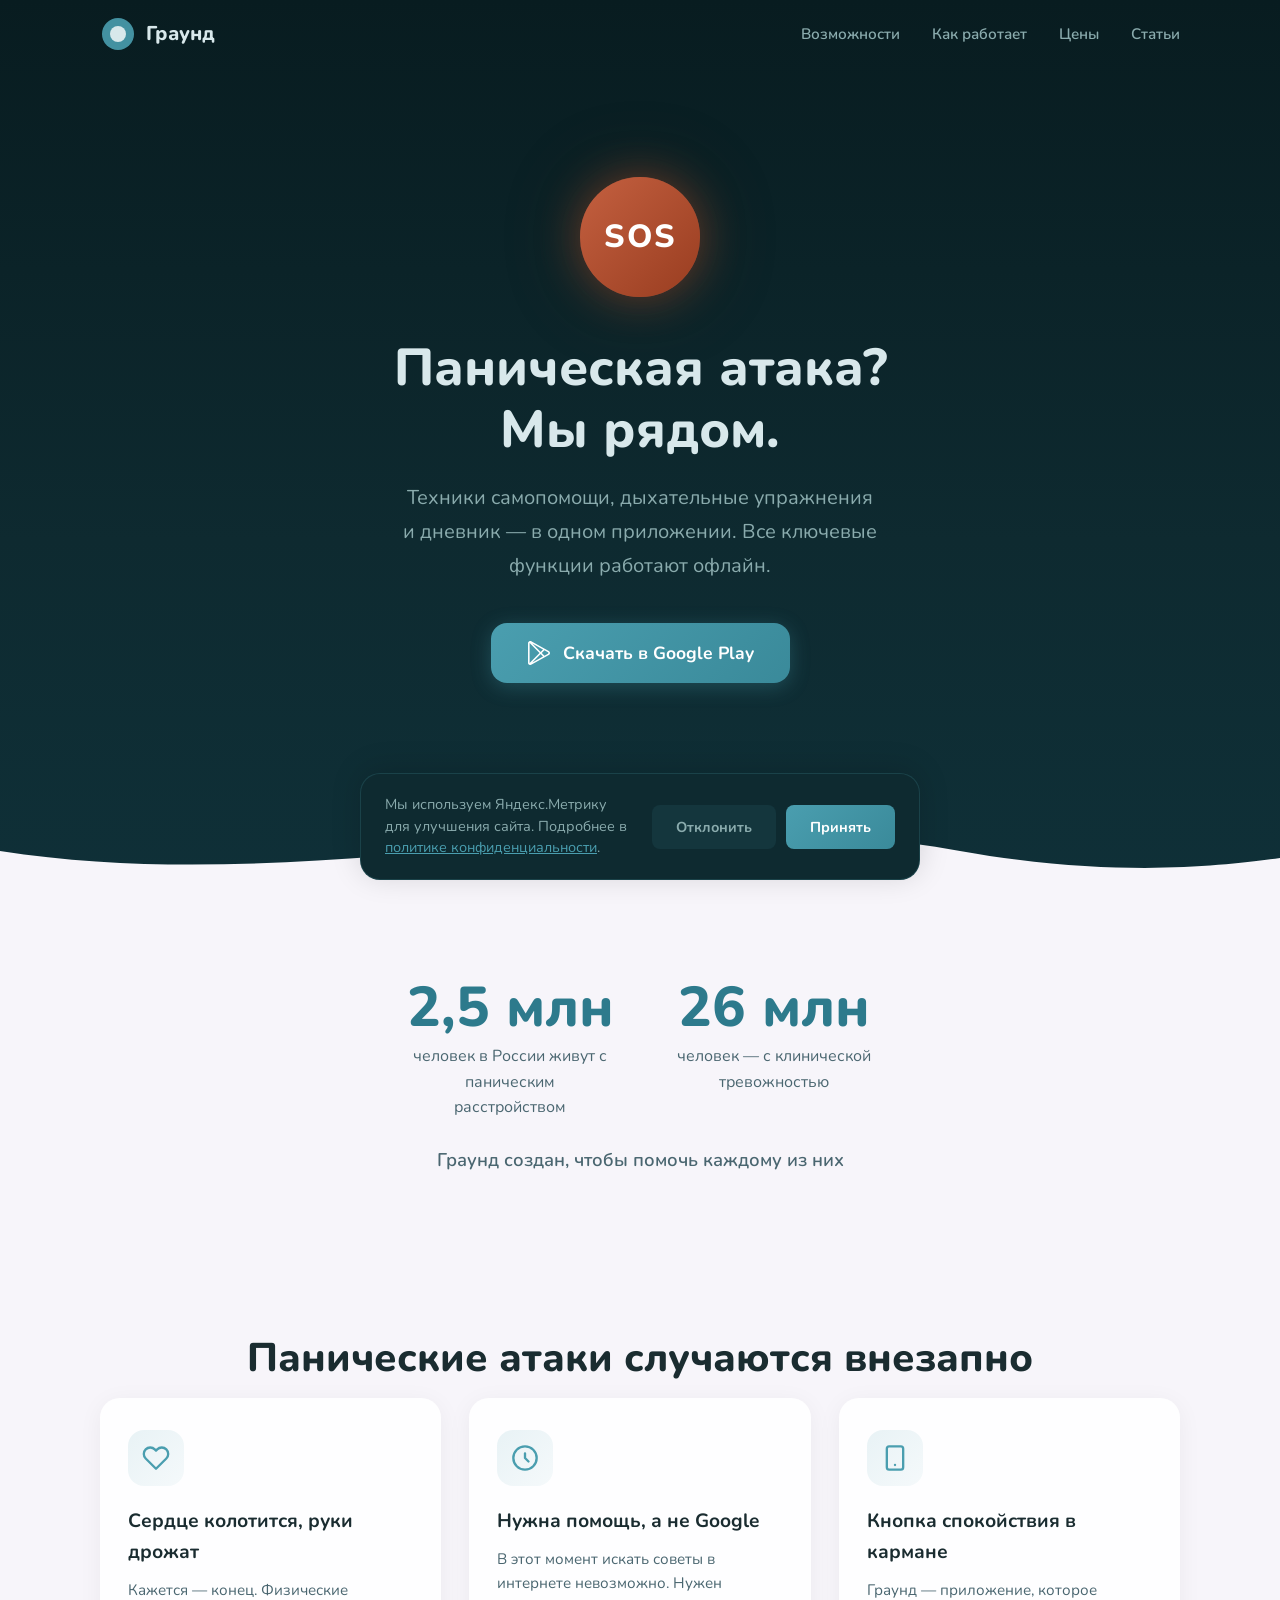
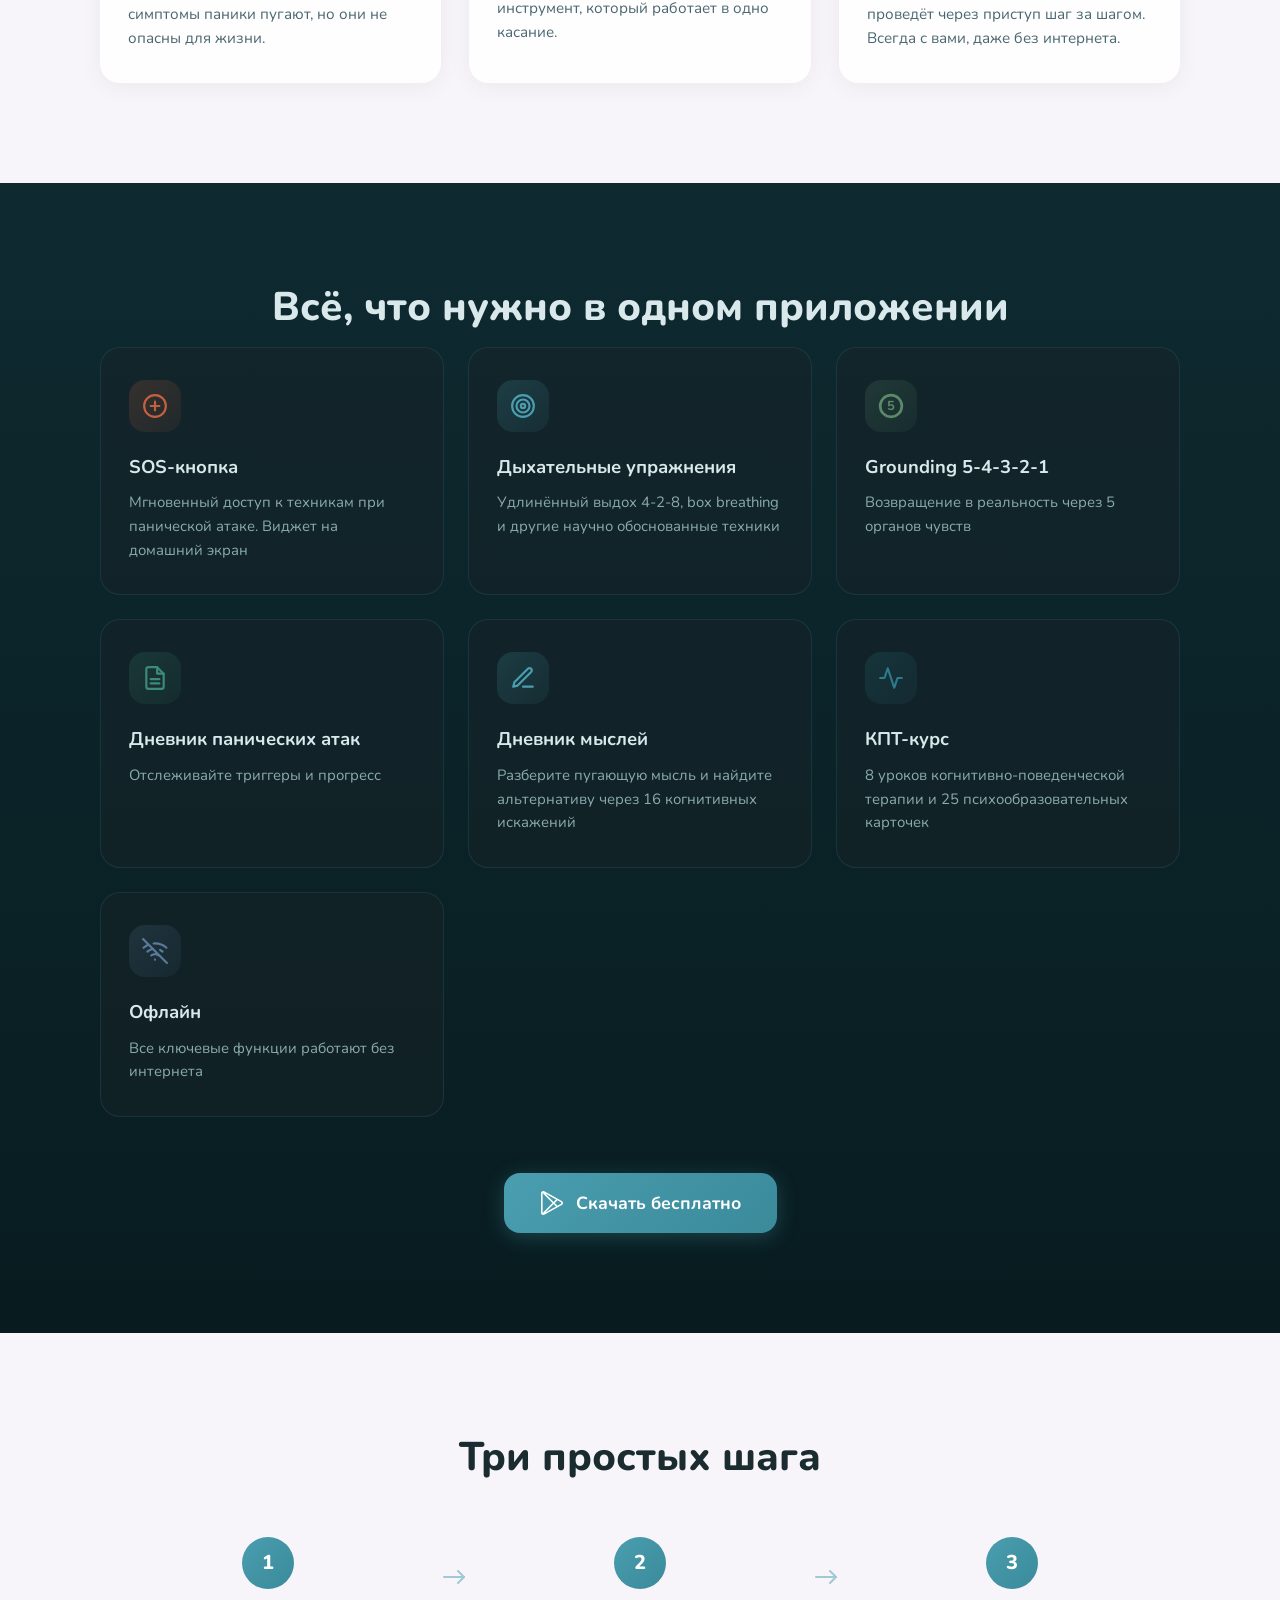
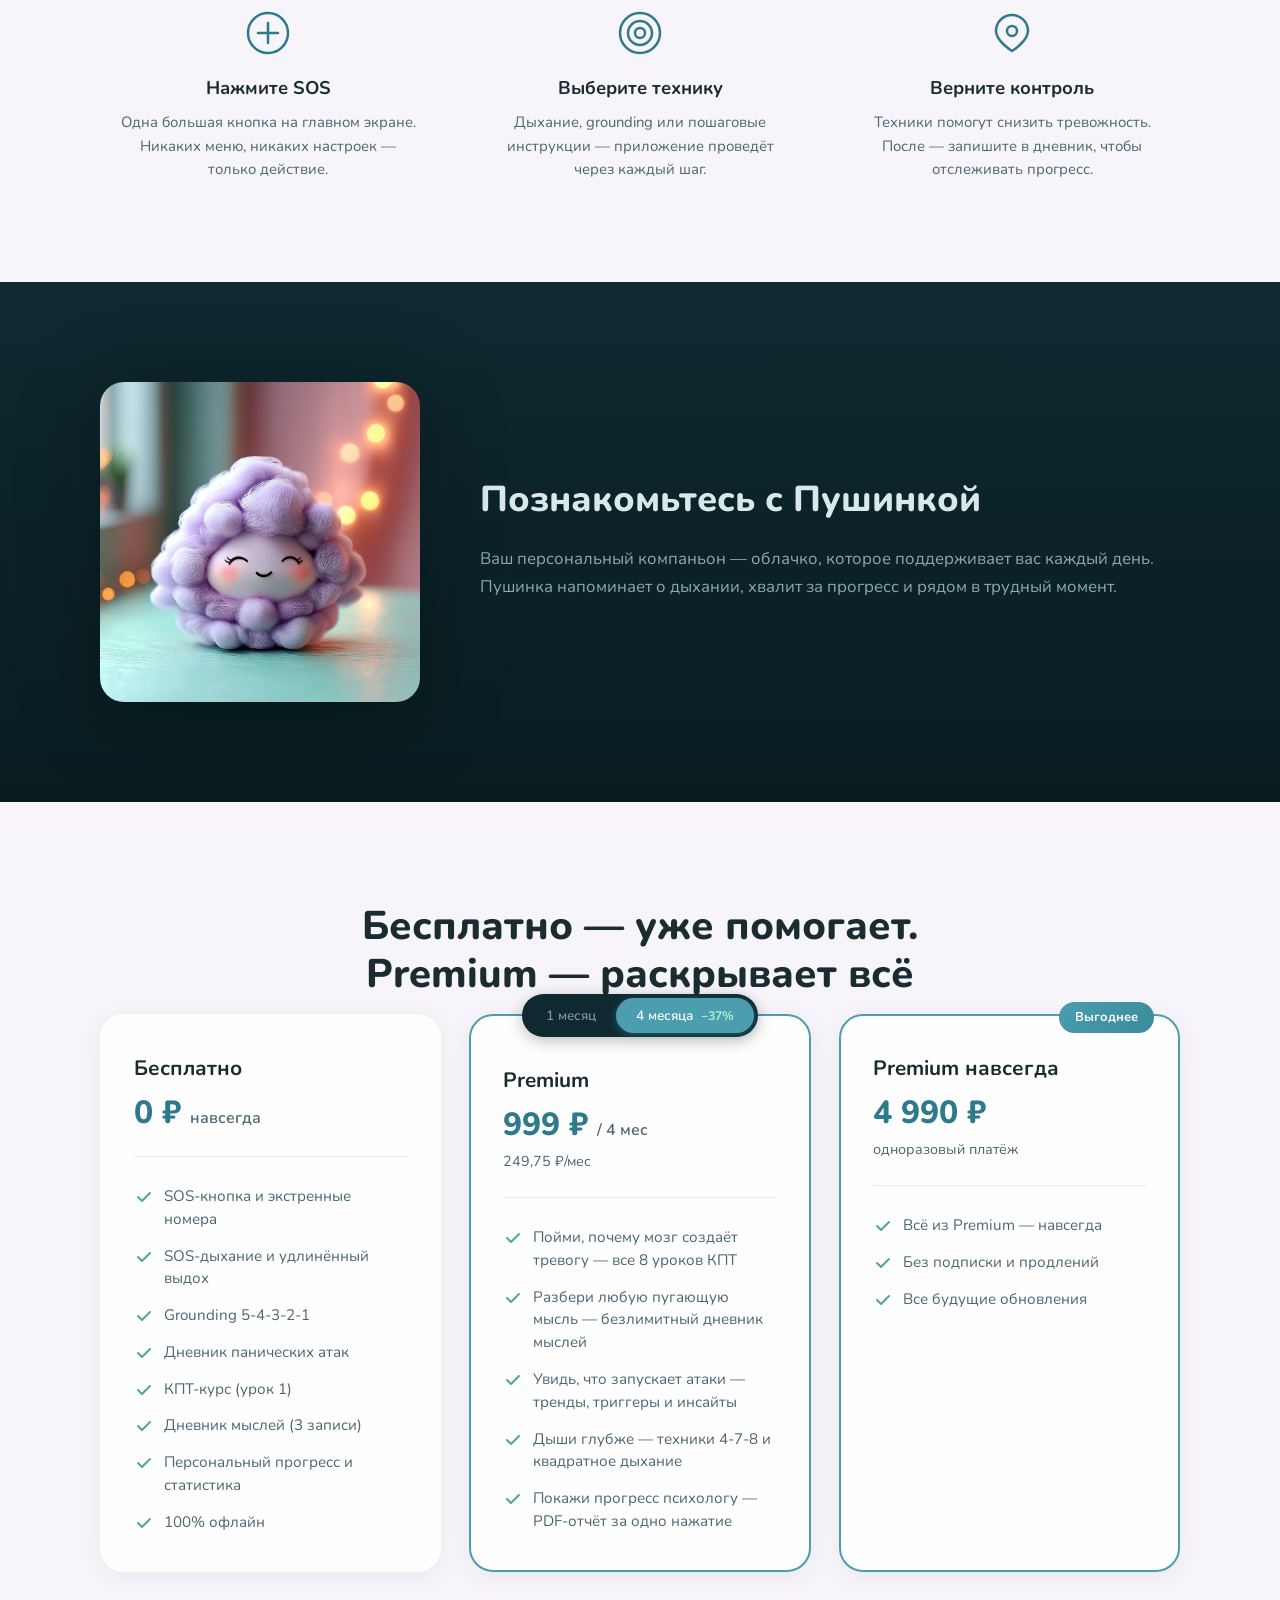
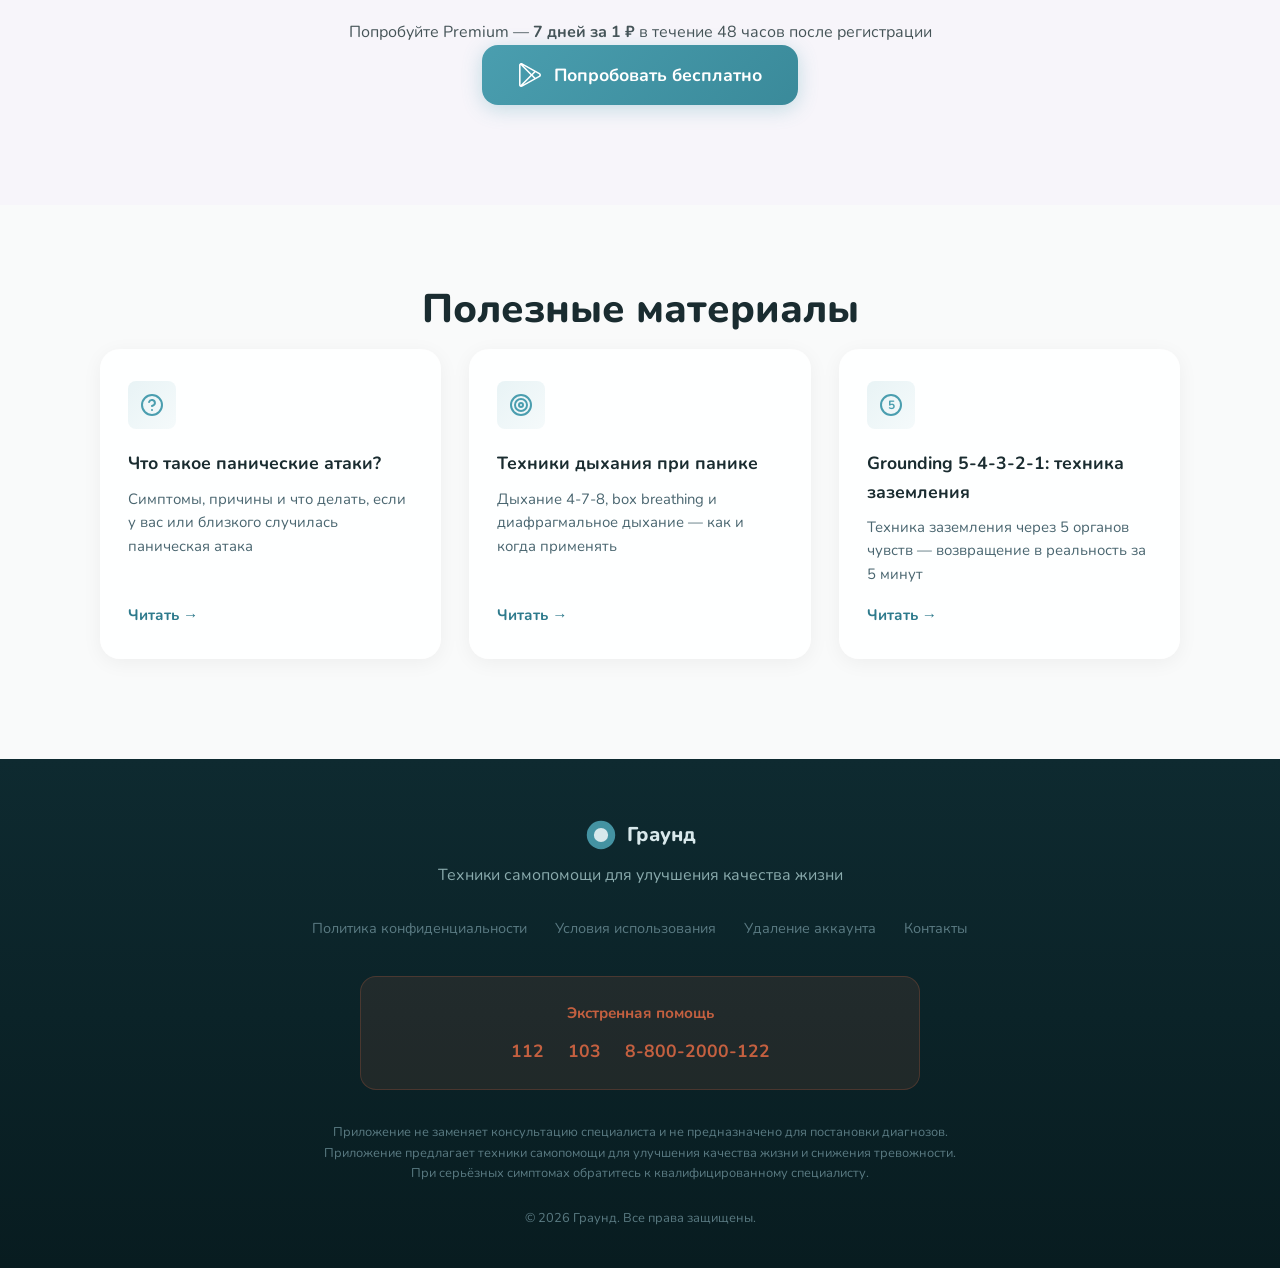
==== index.html @ 37b37134 "feat: add thought records card to features, rewrite premium benefits - Added separate "Дневник мысле" ====
<!DOCTYPE html>
<html lang="ru">
<head>
  <meta charset="UTF-8">
  <meta name="viewport" content="width=device-width, initial-scale=1.0">
  <title>Граунд — помощь при панических атаках</title>
  <meta name="description" content="Граунд — приложение с техниками самопомощи при панических атаках. SOS-кнопка, дыхательные упражнения, grounding, дневник. 100% офлайн.">
  <meta name="keywords" content="панические атаки, тревожность, самопомощь, дыхательные упражнения, grounding, КПТ, дневник, Android">

  <!-- Open Graph -->
  <meta property="og:title" content="Граунд — помощь при панических атаках">
  <meta property="og:description" content="Техники самопомощи, которые работают без интернета. SOS-кнопка, дыхание, grounding, дневник.">
  <meta property="og:type" content="website">
  <meta property="og:url" content="https://graund.space/">
  <meta property="og:locale" content="ru_RU">
  <meta property="og:image" content="https://graund.space/og-image.png">

  <!-- Twitter Card -->
  <meta name="twitter:card" content="summary_large_image">
  <meta name="twitter:title" content="Граунд — помощь при панических атаках">
  <meta name="twitter:description" content="Техники самопомощи, дыхательные упражнения и дневник — в одном приложении. Все ключевые функции работают офлайн.">
  <meta name="twitter:image" content="https://graund.space/og-image.png">

  <!-- Canonical -->
  <link rel="canonical" href="https://graund.space/">

  <!-- Google Fonts -->
  <link rel="preconnect" href="https://fonts.googleapis.com">
  <link rel="preconnect" href="https://fonts.gstatic.com" crossorigin>
  <link href="https://fonts.googleapis.com/css2?family=Nunito:wght@400;600;700;800&display=swap" rel="stylesheet">

  <!-- CSS -->
  <link rel="stylesheet" href="css/style.css">
  <link rel="stylesheet" href="css/animations.css">

  <!-- JSON-LD -->
  <script type="application/ld+json">
  {
    "@context": "https://schema.org",
    "@type": "MobileApplication",
    "name": "Граунд",
    "operatingSystem": "Android",
    "applicationCategory": "HealthApplication",
    "description": "Приложение с техниками самопомощи при панических атаках. SOS-кнопка, дыхательные упражнения, grounding, дневник.",
    "offers": {
      "@type": "Offer",
      "price": "0",
      "priceCurrency": "RUB"
    },
    "url": "https://graund.space"
  }
  </script>

  <script type="application/ld+json">
  {
    "@context": "https://schema.org",
    "@type": "WebSite",
    "name": "Граунд",
    "url": "https://graund.space",
    "description": "Приложение с техниками самопомощи при панических атаках"
  }
  </script>

  <!-- Inline SVG Favicon -->
  <link rel="icon" href="data:image/svg+xml,<svg xmlns='http://www.w3.org/2000/svg' viewBox='0 0 100 100'><circle cx='50' cy='50' r='45' fill='%230E2A30'/><circle cx='50' cy='50' r='28' fill='%234A9EAF' opacity='0.9'/><circle cx='50' cy='50' r='14' fill='%23D8E8EB'/></svg>" type="image/svg+xml">
</head>
<body>

  <!-- ========================================
       HEADER
       ======================================== -->
  <header class="header">
    <div class="container">
      <a href="#" class="header__logo">
        <svg class="header__logo-icon" viewBox="0 0 36 36" fill="none" xmlns="http://www.w3.org/2000/svg">
          <circle cx="18" cy="18" r="16" fill="#4A9EAF" opacity="0.9"/>
          <circle cx="18" cy="18" r="8" fill="#D8E8EB"/>
        </svg>
        Граунд
      </a>

      <nav class="header__nav">
        <a href="#features">Возможности</a>
        <a href="#how-it-works">Как работает</a>
        <a href="#pricing">Цены</a>
        <a href="#articles">Статьи</a>
      </nav>

      <button class="burger" aria-label="Меню">
        <span></span>
        <span></span>
        <span></span>
      </button>
    </div>
  </header>

  <main>

  <!-- ========================================
       HERO
       ======================================== -->
  <section class="hero" id="hero">
    <div class="particles"></div>

    <div class="hero__content">
      <div class="hero__sos-wrapper">
        <div class="hero__sos-circle">
          <span>SOS</span>
        </div>
        <div class="pulse-ring pulse-ring--1"></div>
        <div class="pulse-ring pulse-ring--2"></div>
      </div>

      <h1 class="hero__title">Паническая атака?<br>Мы рядом.</h1>
      <p class="hero__subtitle">
        Техники самопомощи, дыхательные упражнения и&nbsp;дневник — в&nbsp;одном приложении.
        Все ключевые функции работают офлайн.
      </p>

      <a href="#features" class="cta-button">
        <svg viewBox="0 0 24 24" fill="currentColor">
          <path d="m21.762,9.942L4.67.378c-.721-.466-1.635-.504-2.393-.099-.768.411-1.246,1.208-1.246,2.08v19.282c0,.872.477,1.668,1.246,2.079.755.404,1.668.37,2.393-.098l17.092-9.564c.756-.423,1.207-1.192,1.207-2.058s-.451-1.635-1.207-2.058Zm-5.746-1.413l-2.36,2.36L5.302,2.534l10.714,5.995ZM2.604,21.906V2.094l9.941,9.906L2.604,21.906Zm2.698-.439l8.355-8.355,2.36,2.36-10.714,5.995Zm15.692-8.78l-3.552,1.987-2.674-2.674,2.674-2.674,3.552,1.987c.363.203.402.548.402.686s-.039.483-.402.686Z"/>
        </svg>
        Скачать в Google Play
      </a>
    </div>

    <!-- Wave divider -->
    <div class="hero__wave">
      <svg viewBox="0 0 1440 120" preserveAspectRatio="none" xmlns="http://www.w3.org/2000/svg">
        <path d="M0,64 C360,120 720,0 1080,64 C1260,96 1380,80 1440,72 L1440,120 L0,120 Z" fill="#F7F5FA"/>
      </svg>
    </div>
  </section>

  <!-- ========================================
       SOCIAL PROOF
       ======================================== -->
  <section class="social-proof section-light" id="social-proof">
    <div class="container">
      <div class="stats fade-in">
        <div class="stat">
          <div class="stat__number" data-target="2.5" data-suffix=" млн" data-decimal="true">0</div>
          <div class="stat__label">человек в России живут с паническим расстройством</div>
        </div>
        <div class="stat">
          <div class="stat__number" data-target="26" data-suffix=" млн" data-decimal="false">0</div>
          <div class="stat__label">человек — с клинической тревожностью</div>
        </div>
      </div>
      <p class="social-proof__tagline fade-in">Граунд создан, чтобы помочь каждому из них</p>
    </div>
  </section>

  <!-- ========================================
       PROBLEM
       ======================================== -->
  <section class="problem section-light" id="problem">
    <div class="container">
      <h2 class="section-title fade-in">Панические атаки случаются внезапно</h2>

      <div class="problem__grid stagger-container">
        <!-- Card 1 -->
        <div class="problem__card fade-in">
          <div class="problem__card-icon">
            <svg viewBox="0 0 24 24" fill="none" stroke="currentColor" stroke-width="2" stroke-linecap="round" stroke-linejoin="round">
              <path d="M20.84 4.61a5.5 5.5 0 0 0-7.78 0L12 5.67l-1.06-1.06a5.5 5.5 0 0 0-7.78 7.78L12 21.23l8.84-8.84a5.5 5.5 0 0 0 0-7.78z"/>
            </svg>
          </div>
          <h3>Сердце колотится, руки дрожат</h3>
          <p>Кажется — конец. Физические симптомы паники пугают, но они не опасны для жизни.</p>
        </div>

        <!-- Card 2 -->
        <div class="problem__card fade-in">
          <div class="problem__card-icon">
            <svg viewBox="0 0 24 24" fill="none" stroke="currentColor" stroke-width="2" stroke-linecap="round" stroke-linejoin="round">
              <circle cx="12" cy="12" r="10"/>
              <path d="M12 8v4l3 3"/>
            </svg>
          </div>
          <h3>Нужна помощь, а не Google</h3>
          <p>В этот момент искать советы в интернете невозможно. Нужен инструмент, который работает в одно касание.</p>
        </div>

        <!-- Card 3 -->
        <div class="problem__card fade-in">
          <div class="problem__card-icon">
            <svg viewBox="0 0 24 24" fill="none" stroke="currentColor" stroke-width="2" stroke-linecap="round" stroke-linejoin="round">
              <rect x="5" y="2" width="14" height="20" rx="2" ry="2"/>
              <line x1="12" y1="18" x2="12.01" y2="18"/>
            </svg>
          </div>
          <h3>Кнопка спокойствия в кармане</h3>
          <p>Граунд — приложение, которое проведёт через приступ шаг за шагом. Всегда с вами, даже без интернета.</p>
        </div>
      </div>
    </div>
  </section>

  <!-- ========================================
       FEATURES
       ======================================== -->
  <section class="features section-dark" id="features">
    <div class="container">
      <h2 class="section-title fade-in">Всё, что нужно в одном приложении</h2>

      <div class="features__grid stagger-container">
        <!-- SOS -->
        <div class="feature-card feature-card--sos fade-in">
          <div class="feature-card__icon">
            <svg viewBox="0 0 24 24" fill="none" stroke="currentColor" stroke-width="2" stroke-linecap="round" stroke-linejoin="round">
              <circle cx="12" cy="12" r="10"/>
              <line x1="12" y1="8" x2="12" y2="16"/>
              <line x1="8" y1="12" x2="16" y2="12"/>
            </svg>
          </div>
          <h3>SOS-кнопка</h3>
          <p>Мгновенный доступ к техникам при панической атаке. Виджет на домашний экран</p>
        </div>

        <!-- Breathing -->
        <div class="feature-card feature-card--breathing fade-in">
          <div class="feature-card__icon">
            <svg viewBox="0 0 24 24" fill="none" stroke="currentColor" stroke-width="2" stroke-linecap="round" stroke-linejoin="round">
              <circle cx="12" cy="12" r="10"/>
              <circle cx="12" cy="12" r="6"/>
              <circle cx="12" cy="12" r="2"/>
            </svg>
          </div>
          <h3>Дыхательные упражнения</h3>
          <p>Удлинённый выдох 4-2-8, box breathing и другие научно обоснованные техники</p>
        </div>

        <!-- Grounding -->
        <div class="feature-card feature-card--grounding fade-in">
          <div class="feature-card__icon">
            <svg viewBox="0 0 24 24" fill="none" stroke="currentColor" stroke-width="2.5" stroke-linecap="round" stroke-linejoin="round">
              <circle cx="12" cy="12" r="10"/>
              <text x="12" y="16" text-anchor="middle" font-size="12" font-weight="bold" fill="currentColor" stroke="none">5</text>
            </svg>
          </div>
          <h3>Grounding 5-4-3-2-1</h3>
          <p>Возвращение в реальность через 5 органов чувств</p>
        </div>

        <!-- Diary -->
        <div class="feature-card feature-card--diary fade-in">
          <div class="feature-card__icon">
            <svg viewBox="0 0 24 24" fill="none" stroke="currentColor" stroke-width="2" stroke-linecap="round" stroke-linejoin="round">
              <path d="M14 2H6a2 2 0 0 0-2 2v16a2 2 0 0 0 2 2h12a2 2 0 0 0 2-2V8z"/>
              <polyline points="14 2 14 8 20 8"/>
              <line x1="16" y1="13" x2="8" y2="13"/>
              <line x1="16" y1="17" x2="8" y2="17"/>
            </svg>
          </div>
          <h3>Дневник панических атак</h3>
          <p>Отслеживайте триггеры и прогресс</p>
        </div>

        <!-- Thought Records -->
        <div class="feature-card feature-card--thoughts fade-in">
          <div class="feature-card__icon">
            <svg viewBox="0 0 24 24" fill="none" stroke="currentColor" stroke-width="2" stroke-linecap="round" stroke-linejoin="round">
              <path d="M12 20h9"/>
              <path d="M16.5 3.5a2.121 2.121 0 0 1 3 3L7 19l-4 1 1-4L16.5 3.5z"/>
            </svg>
          </div>
          <h3>Дневник мыслей</h3>
          <p>Разберите пугающую мысль и найдите альтернативу через 16 когнитивных искажений</p>
        </div>

        <!-- CBT -->
        <div class="feature-card feature-card--cbt fade-in">
          <div class="feature-card__icon">
            <svg viewBox="0 0 24 24" fill="none" stroke="currentColor" stroke-width="2" stroke-linecap="round" stroke-linejoin="round">
              <polyline points="22 12 18 12 15 21 9 3 6 12 2 12"/>
            </svg>
          </div>
          <h3>КПТ-курс</h3>
          <p>8 уроков когнитивно-поведенческой терапии и 25 психообразовательных карточек</p>
        </div>

        <!-- Offline -->
        <div class="feature-card feature-card--offline fade-in">
          <div class="feature-card__icon">
            <svg viewBox="0 0 24 24" fill="none" stroke="currentColor" stroke-width="2" stroke-linecap="round" stroke-linejoin="round">
              <line x1="1" y1="1" x2="23" y2="23"/>
              <path d="M16.72 11.06A10.94 10.94 0 0 1 19 12.55"/>
              <path d="M5 12.55a10.94 10.94 0 0 1 5.17-2.39"/>
              <path d="M10.71 5.05A16 16 0 0 1 22.56 9"/>
              <path d="M1.42 9a15.91 15.91 0 0 1 4.7-2.88"/>
              <path d="M8.53 16.11a6 6 0 0 1 6.95 0"/>
              <line x1="12" y1="20" x2="12.01" y2="20"/>
            </svg>
          </div>
          <h3>Офлайн</h3>
          <p>Все ключевые функции работают без интернета</p>
        </div>
      </div>

      <div class="fade-in" style="text-align: center;">
        <a href="#features" class="cta-button">
          <svg viewBox="0 0 24 24" fill="currentColor">
            <path d="m21.762,9.942L4.67.378c-.721-.466-1.635-.504-2.393-.099-.768.411-1.246,1.208-1.246,2.08v19.282c0,.872.477,1.668,1.246,2.079.755.404,1.668.37,2.393-.098l17.092-9.564c.756-.423,1.207-1.192,1.207-2.058s-.451-1.635-1.207-2.058Zm-5.746-1.413l-2.36,2.36L5.302,2.534l10.714,5.995ZM2.604,21.906V2.094l9.941,9.906L2.604,21.906Zm2.698-.439l8.355-8.355,2.36,2.36-10.714,5.995Zm15.692-8.78l-3.552,1.987-2.674-2.674,2.674-2.674,3.552,1.987c.363.203.402.548.402.686s-.039.483-.402.686Z"/>
          </svg>
          Скачать бесплатно
        </a>
      </div>
    </div>
  </section>

  <!-- ========================================
       HOW IT WORKS
       ======================================== -->
  <section class="how-it-works section-light" id="how-it-works">
    <div class="container">
      <h2 class="section-title fade-in">Три простых шага</h2>

      <div class="steps fade-in">
        <!-- Step 1 -->
        <div class="step">
          <div class="step__number">1</div>
          <div class="step__icon">
            <svg viewBox="0 0 48 48" fill="none" stroke="currentColor" stroke-width="2.5" stroke-linecap="round" stroke-linejoin="round">
              <circle cx="24" cy="24" r="20"/>
              <line x1="24" y1="14" x2="24" y2="34"/>
              <line x1="14" y1="24" x2="34" y2="24"/>
            </svg>
          </div>
          <h3>Нажмите SOS</h3>
          <p>Одна большая кнопка на главном экране. Никаких меню, никаких настроек — только действие.</p>
        </div>

        <!-- Connector -->
        <div class="step-connector">
          <svg viewBox="0 0 32 32" fill="none" stroke="currentColor" stroke-width="2" stroke-linecap="round" stroke-linejoin="round">
            <line x1="6" y1="16" x2="26" y2="16"/>
            <polyline points="20 10 26 16 20 22"/>
          </svg>
        </div>

        <!-- Step 2 -->
        <div class="step">
          <div class="step__number">2</div>
          <div class="step__icon">
            <svg viewBox="0 0 48 48" fill="none" stroke="currentColor" stroke-width="2.5" stroke-linecap="round" stroke-linejoin="round">
              <circle cx="24" cy="24" r="20"/>
              <circle cx="24" cy="24" r="12"/>
              <circle cx="24" cy="24" r="5"/>
            </svg>
          </div>
          <h3>Выберите технику</h3>
          <p>Дыхание, grounding или пошаговые инструкции — приложение проведёт через каждый шаг.</p>
        </div>

        <!-- Connector -->
        <div class="step-connector">
          <svg viewBox="0 0 32 32" fill="none" stroke="currentColor" stroke-width="2" stroke-linecap="round" stroke-linejoin="round">
            <line x1="6" y1="16" x2="26" y2="16"/>
            <polyline points="20 10 26 16 20 22"/>
          </svg>
        </div>

        <!-- Step 3 -->
        <div class="step">
          <div class="step__number">3</div>
          <div class="step__icon">
            <svg viewBox="0 0 48 48" fill="none" stroke="currentColor" stroke-width="2.5" stroke-linecap="round" stroke-linejoin="round">
              <path d="M40 22c0 10-16 20-16 20S8 32 8 22a16 16 0 0 1 32 0z"/>
              <circle cx="24" cy="22" r="5"/>
            </svg>
          </div>
          <h3>Верните контроль</h3>
          <p>Техники помогут снизить тревожность. После — запишите в дневник, чтобы отслеживать прогресс.</p>
        </div>
      </div>
    </div>
  </section>

  <!-- ========================================
       PUSHINKA (mascot)
       ======================================== -->
  <section class="pushinka section-dark" id="pushinka">
    <div class="container">
      <div class="pushinka__inner fade-in">
        <div class="pushinka__image">
          <img src="images/pushinka/breathing.png?v=2" alt="Пушинка — маскот приложения Граунд" loading="lazy">
        </div>
        <div class="pushinka__text">
          <h2>Познакомьтесь с Пушинкой</h2>
          <p>
            Ваш персональный компаньон — облачко, которое поддерживает вас каждый день.
            Пушинка напоминает о&nbsp;дыхании, хвалит за&nbsp;прогресс и&nbsp;рядом в&nbsp;трудный момент.
          </p>
        </div>
      </div>
    </div>
  </section>

  <!-- ========================================
       PRICING
       ======================================== -->
  <section class="pricing section-light" id="pricing">
    <div class="container">
      <h2 class="section-title fade-in">Бесплатно — уже помогает.<br>Premium — раскрывает всё</h2>

      <div class="pricing__grid stagger-container">
        <!-- Free -->
        <div class="pricing-card fade-in">
          <div class="pricing-card__header">
            <div class="pricing-card__name">Бесплатно</div>
            <div class="pricing-card__price">0 &#8381; <span>навсегда</span></div>
          </div>
          <ul class="pricing-card__features">
            <li>
              <svg viewBox="0 0 20 20" fill="currentColor"><path fill-rule="evenodd" d="M16.707 5.293a1 1 0 010 1.414l-8 8a1 1 0 01-1.414 0l-4-4a1 1 0 011.414-1.414L8 12.586l7.293-7.293a1 1 0 011.414 0z" clip-rule="evenodd"/></svg>
              SOS-кнопка и экстренные номера
            </li>
            <li>
              <svg viewBox="0 0 20 20" fill="currentColor"><path fill-rule="evenodd" d="M16.707 5.293a1 1 0 010 1.414l-8 8a1 1 0 01-1.414 0l-4-4a1 1 0 011.414-1.414L8 12.586l7.293-7.293a1 1 0 011.414 0z" clip-rule="evenodd"/></svg>
              SOS-дыхание и удлинённый выдох
            </li>
            <li>
              <svg viewBox="0 0 20 20" fill="currentColor"><path fill-rule="evenodd" d="M16.707 5.293a1 1 0 010 1.414l-8 8a1 1 0 01-1.414 0l-4-4a1 1 0 011.414-1.414L8 12.586l7.293-7.293a1 1 0 011.414 0z" clip-rule="evenodd"/></svg>
              Grounding 5-4-3-2-1
            </li>
            <li>
              <svg viewBox="0 0 20 20" fill="currentColor"><path fill-rule="evenodd" d="M16.707 5.293a1 1 0 010 1.414l-8 8a1 1 0 01-1.414 0l-4-4a1 1 0 011.414-1.414L8 12.586l7.293-7.293a1 1 0 011.414 0z" clip-rule="evenodd"/></svg>
              Дневник панических атак
            </li>
            <li>
              <svg viewBox="0 0 20 20" fill="currentColor"><path fill-rule="evenodd" d="M16.707 5.293a1 1 0 010 1.414l-8 8a1 1 0 01-1.414 0l-4-4a1 1 0 011.414-1.414L8 12.586l7.293-7.293a1 1 0 011.414 0z" clip-rule="evenodd"/></svg>
              КПТ-курс (урок 1)
            </li>
            <li>
              <svg viewBox="0 0 20 20" fill="currentColor"><path fill-rule="evenodd" d="M16.707 5.293a1 1 0 010 1.414l-8 8a1 1 0 01-1.414 0l-4-4a1 1 0 011.414-1.414L8 12.586l7.293-7.293a1 1 0 011.414 0z" clip-rule="evenodd"/></svg>
              Дневник мыслей (3 записи)
            </li>
            <li>
              <svg viewBox="0 0 20 20" fill="currentColor"><path fill-rule="evenodd" d="M16.707 5.293a1 1 0 010 1.414l-8 8a1 1 0 01-1.414 0l-4-4a1 1 0 011.414-1.414L8 12.586l7.293-7.293a1 1 0 011.414 0z" clip-rule="evenodd"/></svg>
              Персональный прогресс и статистика
            </li>
            <li>
              <svg viewBox="0 0 20 20" fill="currentColor"><path fill-rule="evenodd" d="M16.707 5.293a1 1 0 010 1.414l-8 8a1 1 0 01-1.414 0l-4-4a1 1 0 011.414-1.414L8 12.586l7.293-7.293a1 1 0 011.414 0z" clip-rule="evenodd"/></svg>
              100% офлайн
            </li>
          </ul>
        </div>

        <!-- Premium (toggle switches month/quarter) -->
        <div class="pricing-card pricing-card--premium fade-in">
          <div class="pricing__toggle">
            <button class="pricing__toggle-btn" data-period="month">1 месяц</button>
            <button class="pricing__toggle-btn pricing__toggle-btn--active" data-period="quarter">4 месяца <span class="pricing__toggle-save">−37%</span></button>
          </div>
          <div class="pricing-card__header">
            <div class="pricing-card__name">Premium</div>
            <div class="pricing-card__price" id="premium-price">999 &#8381; <span>/ 4 мес</span></div>
            <div class="pricing-card__alt-price" id="premium-alt">249,75 &#8381;/мес</div>
          </div>
          <ul class="pricing-card__features">
            <li>
              <svg viewBox="0 0 20 20" fill="currentColor"><path fill-rule="evenodd" d="M16.707 5.293a1 1 0 010 1.414l-8 8a1 1 0 01-1.414 0l-4-4a1 1 0 011.414-1.414L8 12.586l7.293-7.293a1 1 0 011.414 0z" clip-rule="evenodd"/></svg>
              Пойми, почему мозг создаёт тревогу — все 8 уроков КПТ
            </li>
            <li>
              <svg viewBox="0 0 20 20" fill="currentColor"><path fill-rule="evenodd" d="M16.707 5.293a1 1 0 010 1.414l-8 8a1 1 0 01-1.414 0l-4-4a1 1 0 011.414-1.414L8 12.586l7.293-7.293a1 1 0 011.414 0z" clip-rule="evenodd"/></svg>
              Разбери любую пугающую мысль — безлимитный дневник мыслей
            </li>
            <li>
              <svg viewBox="0 0 20 20" fill="currentColor"><path fill-rule="evenodd" d="M16.707 5.293a1 1 0 010 1.414l-8 8a1 1 0 01-1.414 0l-4-4a1 1 0 011.414-1.414L8 12.586l7.293-7.293a1 1 0 011.414 0z" clip-rule="evenodd"/></svg>
              Увидь, что запускает атаки — тренды, триггеры и инсайты
            </li>
            <li>
              <svg viewBox="0 0 20 20" fill="currentColor"><path fill-rule="evenodd" d="M16.707 5.293a1 1 0 010 1.414l-8 8a1 1 0 01-1.414 0l-4-4a1 1 0 011.414-1.414L8 12.586l7.293-7.293a1 1 0 011.414 0z" clip-rule="evenodd"/></svg>
              Дыши глубже — техники 4-7-8 и квадратное дыхание
            </li>
            <li>
              <svg viewBox="0 0 20 20" fill="currentColor"><path fill-rule="evenodd" d="M16.707 5.293a1 1 0 010 1.414l-8 8a1 1 0 01-1.414 0l-4-4a1 1 0 011.414-1.414L8 12.586l7.293-7.293a1 1 0 011.414 0z" clip-rule="evenodd"/></svg>
              Покажи прогресс психологу — PDF-отчёт за одно нажатие
            </li>
          </ul>
        </div>

        <!-- Premium навсегда -->
        <div class="pricing-card pricing-card--lifetime fade-in">
          <div class="pricing-card__badge">Выгоднее</div>
          <div class="pricing-card__header">
            <div class="pricing-card__name">Premium навсегда</div>
            <div class="pricing-card__price">4 990 &#8381;</div>
            <div class="pricing-card__alt-price">одноразовый платёж</div>
          </div>
          <ul class="pricing-card__features">
            <li>
              <svg viewBox="0 0 20 20" fill="currentColor"><path fill-rule="evenodd" d="M16.707 5.293a1 1 0 010 1.414l-8 8a1 1 0 01-1.414 0l-4-4a1 1 0 011.414-1.414L8 12.586l7.293-7.293a1 1 0 011.414 0z" clip-rule="evenodd"/></svg>
              Всё из Premium — навсегда
            </li>
            <li>
              <svg viewBox="0 0 20 20" fill="currentColor"><path fill-rule="evenodd" d="M16.707 5.293a1 1 0 010 1.414l-8 8a1 1 0 01-1.414 0l-4-4a1 1 0 011.414-1.414L8 12.586l7.293-7.293a1 1 0 011.414 0z" clip-rule="evenodd"/></svg>
              Без подписки и продлений
            </li>
            <li>
              <svg viewBox="0 0 20 20" fill="currentColor"><path fill-rule="evenodd" d="M16.707 5.293a1 1 0 010 1.414l-8 8a1 1 0 01-1.414 0l-4-4a1 1 0 011.414-1.414L8 12.586l7.293-7.293a1 1 0 011.414 0z" clip-rule="evenodd"/></svg>
              Все будущие обновления
            </li>
          </ul>
        </div>
      </div>

      <p class="pricing__trial fade-in" style="text-align: center; margin-top: 1.5rem; opacity: 0.8;">
        Попробуйте Premium — <strong>7 дней за 1 &#8381;</strong> в течение 48 часов после регистрации
      </p>

      <div class="fade-in" style="text-align: center;">
        <a href="#features" class="cta-button">
          <svg viewBox="0 0 24 24" fill="currentColor">
            <path d="m21.762,9.942L4.67.378c-.721-.466-1.635-.504-2.393-.099-.768.411-1.246,1.208-1.246,2.08v19.282c0,.872.477,1.668,1.246,2.079.755.404,1.668.37,2.393-.098l17.092-9.564c.756-.423,1.207-1.192,1.207-2.058s-.451-1.635-1.207-2.058Zm-5.746-1.413l-2.36,2.36L5.302,2.534l10.714,5.995ZM2.604,21.906V2.094l9.941,9.906L2.604,21.906Zm2.698-.439l8.355-8.355,2.36,2.36-10.714,5.995Zm15.692-8.78l-3.552,1.987-2.674-2.674,2.674-2.674,3.552,1.987c.363.203.402.548.402.686s-.039.483-.402.686Z"/>
          </svg>
          Попробовать бесплатно
        </a>
      </div>
    </div>
  </section>

  <!-- ========================================
       ARTICLES
       ======================================== -->
  <section class="articles section-light" id="articles">
    <div class="container">
      <h2 class="section-title fade-in">Полезные материалы</h2>

      <div class="articles__grid stagger-container">
        <!-- Article 1 -->
        <a href="articles/chto-takoe-panicheskie-ataki/" class="article-card fade-in">
          <div class="article-card__icon">
            <svg viewBox="0 0 24 24" fill="none" stroke="currentColor" stroke-width="2" stroke-linecap="round" stroke-linejoin="round">
              <circle cx="12" cy="12" r="10"/>
              <path d="M9.09 9a3 3 0 0 1 5.83 1c0 2-3 3-3 3"/>
              <line x1="12" y1="17" x2="12.01" y2="17"/>
            </svg>
          </div>
          <h3>Что такое панические атаки?</h3>
          <p>Симптомы, причины и что делать, если у вас или близкого случилась паническая атака</p>
          <span class="article-card__link">Читать &rarr;</span>
        </a>

        <!-- Article 2 -->
        <a href="articles/tehniki-dyhania-pri-panike/" class="article-card fade-in">
          <div class="article-card__icon">
            <svg viewBox="0 0 24 24" fill="none" stroke="currentColor" stroke-width="2" stroke-linecap="round" stroke-linejoin="round">
              <circle cx="12" cy="12" r="10"/>
              <circle cx="12" cy="12" r="6"/>
              <circle cx="12" cy="12" r="2"/>
            </svg>
          </div>
          <h3>Техники дыхания при панике</h3>
          <p>Дыхание 4-7-8, box breathing и диафрагмальное дыхание — как и когда применять</p>
          <span class="article-card__link">Читать &rarr;</span>
        </a>

        <!-- Article 3 -->
        <a href="articles/grounding-5-4-3-2-1/" class="article-card fade-in">
          <div class="article-card__icon">
            <svg viewBox="0 0 24 24" fill="none" stroke="currentColor" stroke-width="2" stroke-linecap="round" stroke-linejoin="round">
              <circle cx="12" cy="12" r="10"/>
              <text x="12" y="16" text-anchor="middle" font-size="12" font-weight="bold" fill="currentColor" stroke="none">5</text>
            </svg>
          </div>
          <h3>Grounding 5-4-3-2-1: техника заземления</h3>
          <p>Техника заземления через 5 органов чувств — возвращение в реальность за 5 минут</p>
          <span class="article-card__link">Читать &rarr;</span>
        </a>
      </div>
    </div>
  </section>

  </main>

  <!-- ========================================
       FOOTER
       ======================================== -->
  <footer class="footer section-dark" id="footer">
    <div class="container">
      <div class="footer__logo">
        <svg viewBox="0 0 36 36" fill="none" xmlns="http://www.w3.org/2000/svg">
          <circle cx="18" cy="18" r="16" fill="#4A9EAF" opacity="0.9"/>
          <circle cx="18" cy="18" r="8" fill="#D8E8EB"/>
        </svg>
        Граунд
      </div>

      <p class="footer__tagline">Техники самопомощи для улучшения качества жизни</p>

      <div class="footer__links">
        <a href="/privacy/">Политика конфиденциальности</a>
        <a href="/terms/">Условия использования</a>
        <a href="/delete-account/">Удаление аккаунта</a>
        <a href="mailto:graundsupport@gmail.com">Контакты</a>
      </div>

      <div class="footer__emergency">
        <div class="footer__emergency-title">Экстренная помощь</div>
        <div class="footer__emergency-numbers">
          <a href="tel:112">112</a>
          <a href="tel:103">103</a>
          <a href="tel:88002000122">8-800-2000-122</a>
        </div>
      </div>

      <p class="footer__disclaimer">
        Приложение не заменяет консультацию специалиста и не предназначено для постановки диагнозов.
        Приложение предлагает техники самопомощи для улучшения качества жизни
        и снижения тревожности. При серьёзных симптомах обратитесь к квалифицированному специалисту.
      </p>

      <p class="footer__copyright">&copy; 2026 Граунд. Все права защищены.</p>
    </div>
  </footer>

  <!-- Cookie Consent -->
  <div id="cookie-consent-banner" class="cookie-consent" role="dialog" aria-label="Согласие на cookie">
    <div class="cookie-consent__inner">
      <p class="cookie-consent__text">
        Мы используем Яндекс.Метрику для улучшения сайта.
        Подробнее в <a href="/privacy/#cookies">политике конфиденциальности</a>.
      </p>
      <div class="cookie-consent__buttons">
        <button id="cookie-reject" class="cookie-consent__btn cookie-consent__btn--reject">Отклонить</button>
        <button id="cookie-accept" class="cookie-consent__btn cookie-consent__btn--accept">Принять</button>
      </div>
    </div>
  </div>

  <!-- JavaScript -->
  <script src="js/cookie-consent.js"></script>
  <script src="js/main.js"></script>
  <noscript><div><img src="https://mc.yandex.ru/watch/107083651" style="position:absolute; left:-9999px;" alt="" /></div></noscript>
</body>
</html>
---- css/style.css ----
/* ========================================
   Граунд — Landing Page Styles
   ======================================== */

/* --- Design Tokens --- */
:root {
  /* Dark palette */
  --dark-bg: #0E2A30;
  --dark-bg-deep: #081C20;
  --dark-surface: #162428;
  --dark-accent: #4A9EAF;
  --dark-text: #D8E8EB;
  --dark-text-secondary: #8AABAD;
  --dark-text-tertiary: #5A7A82;

  /* Light palette */
  --light-bg: #F7F5FA;
  --light-surface: #F9FAFA;
  --light-card: rgba(255, 255, 255, 0.92);
  --light-accent: #2D7A8C;
  --light-text: #1A2C30;
  --light-text-secondary: #4A6670;

  /* SOS */
  --sos-start: #C46040;
  --sos-end: #993D20;
  --sos-glow: rgba(160, 70, 35, 0.5);

  /* Semantic */
  --success: #4DAA94;
  --warning: #E8A44A;

  /* Feature accents */
  --feat-cbt: #2D7A8C;
  --feat-breathing: #4A9EAF;
  --feat-diary: #3D8A78;
  --feat-grounding: #5A8A6A;
  --feat-offline: #5A7A9A;
  --feat-gamification: #B8860B;

  /* Typography */
  --font-family: 'Nunito', sans-serif;

  /* Radii */
  --radius-sm: 8px;
  --radius-md: 16px;
  --radius-lg: 20px;
  --radius-xl: 24px;

  /* Transitions */
  --transition-fast: 200ms ease;
  --transition-normal: 300ms ease;
  --transition-slow: 500ms ease;

  /* Layout */
  --max-width: 1200px;
}

/* --- CSS Reset --- */
*,
*::before,
*::after {
  box-sizing: border-box;
  margin: 0;
  padding: 0;
}

html {
  scroll-behavior: smooth;
  scroll-padding-top: 80px;
  overflow-x: hidden;
}

body {
  font-family: var(--font-family);
  font-weight: 400;
  line-height: 1.6;
  color: var(--light-text);
  background: var(--light-bg);
  overflow-x: hidden;
  -webkit-font-smoothing: antialiased;
  -moz-osx-font-smoothing: grayscale;
}

img {
  max-width: 100%;
  height: auto;
  display: block;
}

a {
  color: inherit;
  text-decoration: none;
}

ul, ol {
  list-style: none;
}

button {
  font-family: inherit;
  cursor: pointer;
  border: none;
  background: none;
}

/* --- Utility Classes --- */
.container {
  width: 100%;
  max-width: var(--max-width);
  margin: 0 auto;
  padding: 0 20px;
}

@media (min-width: 768px) {
  .container {
    padding: 0 40px;
  }
}

.section-dark {
  background: linear-gradient(180deg, var(--dark-bg) 0%, var(--dark-bg-deep) 100%);
  color: var(--dark-text);
}

.section-light {
  background: var(--light-bg);
  color: var(--light-text);
}

.fade-in {
  opacity: 0;
  transform: translateY(30px);
  transition: opacity var(--transition-slow), transform var(--transition-slow);
}

.fade-in.visible {
  opacity: 1;
  transform: translateY(0);
}

/* --- Focus Visible --- */
:focus-visible {
  outline: 2px solid var(--dark-accent);
  outline-offset: 2px;
}

.cta-button:focus-visible {
  box-shadow: 0 0 0 3px rgba(74, 158, 175, 0.5);
}

.cookie-consent__btn:focus-visible {
  box-shadow: 0 0 0 3px rgba(74, 158, 175, 0.5);
}

.header__nav a:focus-visible {
  outline-offset: 4px;
}

.footer__emergency-numbers a:focus-visible {
  outline-color: var(--sos-start);
}

/* --- Reduced Motion --- */
@media (prefers-reduced-motion: reduce) {
  *,
  *::before,
  *::after {
    animation-duration: 0.01ms !important;
    animation-iteration-count: 1 !important;
    transition-duration: 0.01ms !important;
  }

  html {
    scroll-behavior: auto;
  }

  .fade-in {
    opacity: 1;
    transform: none;
    transition: none;
  }
}

/* ========================================
   1. HEADER
   ======================================== */
.header {
  position: fixed;
  top: 0;
  left: 0;
  right: 0;
  z-index: 1000;
  padding: 16px 0;
  min-height: 60px;
  transition: background var(--transition-normal),
              box-shadow var(--transition-normal),
              padding var(--transition-normal);
}

.header.scrolled {
  background: rgba(14, 42, 48, 0.92);
  backdrop-filter: blur(12px);
  -webkit-backdrop-filter: blur(12px);
  box-shadow: 0 2px 20px rgba(0, 0, 0, 0.3);
  padding: 10px 0;
}

.header .container {
  display: flex;
  align-items: center;
  justify-content: space-between;
}

.header__logo {
  display: flex;
  align-items: center;
  gap: 10px;
  font-size: 1.25rem;
  font-weight: 800;
  color: var(--dark-text);
  z-index: 1001;
}

.header__logo-icon {
  width: 36px;
  height: 36px;
}

.beta-badge {
  font-size: 0.6rem;
  font-weight: 700;
  text-transform: uppercase;
  letter-spacing: 0.08em;
  background: var(--sos-start);
  color: #fff;
  padding: 2px 8px;
  border-radius: 6px;
  line-height: 1.4;
}

.header__nav {
  display: flex;
  align-items: center;
  gap: 32px;
}

.header__nav a {
  color: var(--dark-text-secondary);
  font-weight: 600;
  font-size: 0.95rem;
  transition: color var(--transition-fast);
  position: relative;
}

.header__nav a::after {
  content: '';
  position: absolute;
  bottom: -4px;
  left: 0;
  width: 0;
  height: 2px;
  background: var(--dark-accent);
  transition: width var(--transition-normal);
}

.header__nav a:hover {
  color: var(--dark-text);
}

.header__nav a:hover::after {
  width: 100%;
}

/* Burger */
.burger {
  display: none;
  flex-direction: column;
  gap: 5px;
  z-index: 1001;
  width: 28px;
  padding: 4px 0;
}

.burger span {
  display: block;
  width: 100%;
  height: 2px;
  background: var(--dark-text);
  border-radius: 2px;
  transition: transform var(--transition-normal),
              opacity var(--transition-normal);
}

.burger.active span:nth-child(1) {
  transform: translateY(7px) rotate(45deg);
}

.burger.active span:nth-child(2) {
  opacity: 0;
}

.burger.active span:nth-child(3) {
  transform: translateY(-7px) rotate(-45deg);
}

/* Mobile nav */
@media (max-width: 768px) {
  .burger {
    display: flex;
  }

  .header__nav {
    position: fixed;
    top: 0;
    right: -100%;
    width: 280px;
    height: 100vh;
    background: var(--dark-bg-deep);
    flex-direction: column;
    justify-content: center;
    gap: 28px;
    padding: 80px 40px;
    transition: right var(--transition-normal);
    box-shadow: -4px 0 30px rgba(0, 0, 0, 0.4);
  }

  .header__nav.open {
    right: 0;
  }

  .header__nav a {
    font-size: 1.2rem;
  }
}

/* ========================================
   2. HERO
   ======================================== */
.hero {
  position: relative;
  min-height: 100vh;
  display: flex;
  align-items: center;
  justify-content: center;
  text-align: center;
  background: linear-gradient(180deg, var(--dark-bg-deep) 0%, var(--dark-bg) 60%, #0F3038 100%);
  color: var(--dark-text);
  padding: 120px 20px 160px;
  overflow: hidden;
}

.hero__content {
  position: relative;
  z-index: 2;
  max-width: 720px;
}

.hero__sos-wrapper {
  position: relative;
  display: inline-flex;
  align-items: center;
  justify-content: center;
  margin-bottom: 40px;
}

.hero__sos-circle {
  width: 120px;
  height: 120px;
  border-radius: 50%;
  background: linear-gradient(135deg, var(--sos-start), var(--sos-end));
  display: flex;
  align-items: center;
  justify-content: center;
  box-shadow: 0 0 40px var(--sos-glow), 0 0 80px rgba(160, 70, 35, 0.25);
  position: relative;
  z-index: 2;
}

.hero__sos-circle svg {
  width: 48px;
  height: 48px;
}

.hero__sos-circle span {
  font-size: 2rem;
  font-weight: 800;
  color: #fff;
  letter-spacing: 2px;
}

.pulse-ring {
  position: absolute;
  top: 50%;
  left: 50%;
  width: 120px;
  height: 120px;
  border-radius: 50%;
  border: 2px solid rgba(196, 96, 64, 0.4);
  transform: translate(-50%, -50%);
  z-index: 1;
}

.hero__title {
  font-size: clamp(2rem, 5vw, 3.25rem);
  font-weight: 800;
  line-height: 1.2;
  margin-bottom: 20px;
}

.hero__subtitle {
  font-size: clamp(1rem, 2.5vw, 1.25rem);
  color: var(--dark-text-secondary);
  margin-bottom: 40px;
  max-width: 560px;
  margin-left: auto;
  margin-right: auto;
  line-height: 1.7;
}

.cta-button {
  display: inline-flex;
  align-items: center;
  gap: 12px;
  padding: 16px 36px;
  background: linear-gradient(135deg, var(--dark-accent), #3A8A9A);
  color: #fff;
  font-size: 1.1rem;
  font-weight: 700;
  border-radius: var(--radius-md);
  transition: transform var(--transition-normal),
              box-shadow var(--transition-normal);
  box-shadow: 0 4px 20px rgba(74, 158, 175, 0.3);
}

.cta-button:hover {
  transform: translateY(-2px);
  box-shadow: 0 8px 30px rgba(74, 158, 175, 0.4);
}

.cta-button svg {
  width: 24px;
  height: 24px;
}

/* Particles container */
.particles {
  position: absolute;
  inset: 0;
  z-index: 1;
  pointer-events: none;
  overflow: hidden;
}

.particle {
  position: absolute;
  bottom: 0;
  width: 4px;
  height: 4px;
  background: rgba(74, 158, 175, 0.3);
  border-radius: 50%;
}

/* Wave divider */
.hero__wave {
  position: absolute;
  bottom: -1px;
  left: 0;
  width: 100%;
  z-index: 3;
  line-height: 0;
}

.hero__wave svg {
  width: 100%;
  height: auto;
  display: block;
}

/* ========================================
   3. SOCIAL PROOF
   ======================================== */
.social-proof {
  padding: 80px 20px;
  text-align: center;
}

.stats {
  display: flex;
  justify-content: center;
  gap: 60px;
  flex-wrap: wrap;
}

.stat {
  display: flex;
  flex-direction: column;
  align-items: center;
  gap: 8px;
}

.stat__number {
  font-size: clamp(2.5rem, 6vw, 3.5rem);
  font-weight: 800;
  color: var(--light-accent);
  line-height: 1;
}

.stat__label {
  font-size: 1rem;
  color: var(--light-text-secondary);
  max-width: 200px;
}

.social-proof__tagline {
  font-size: 1.15rem;
  color: var(--light-text-secondary);
  font-weight: 600;
  margin-top: 24px;
}

/* ========================================
   4. PROBLEM
   ======================================== */
.problem {
  padding: 80px 20px 100px;
}

.problem .container {
  text-align: center;
}

.section-title {
  font-size: clamp(1.75rem, 4vw, 2.5rem);
  font-weight: 800;
  margin-bottom: 16px;
  line-height: 1.2;
}

.problem__grid {
  display: grid;
  grid-template-columns: repeat(auto-fit, minmax(min(280px, 100%), 1fr));
  gap: 28px;
  text-align: left;
}

.problem__card {
  background: var(--light-card);
  border-radius: var(--radius-lg);
  padding: 32px 28px;
  box-shadow: 0 4px 24px rgba(0, 0, 0, 0.05);
  transition: transform var(--transition-normal),
              box-shadow var(--transition-normal);
}

.problem__card:hover {
  transform: translateY(-4px);
  box-shadow: 0 8px 36px rgba(0, 0, 0, 0.1);
}

.problem__card-icon {
  width: 56px;
  height: 56px;
  border-radius: var(--radius-md);
  background: linear-gradient(135deg, rgba(74, 158, 175, 0.12), rgba(74, 158, 175, 0.05));
  display: flex;
  align-items: center;
  justify-content: center;
  margin-bottom: 20px;
}

.problem__card-icon svg {
  width: 28px;
  height: 28px;
  color: var(--dark-accent);
}

.problem__card h3 {
  font-size: 1.2rem;
  font-weight: 700;
  margin-bottom: 10px;
  color: var(--light-text);
}

.problem__card p {
  font-size: 0.95rem;
  color: var(--light-text-secondary);
  line-height: 1.6;
}

/* ========================================
   5. FEATURES
   ======================================== */
.features {
  padding: 100px 20px;
  position: relative;
}

.features .container {
  text-align: center;
}

.features .section-title {
  color: var(--dark-text);
}

.features__grid {
  display: grid;
  grid-template-columns: repeat(auto-fit, minmax(min(300px, 100%), 1fr));
  gap: 24px;
  text-align: left;
  margin-bottom: 56px;
}

.feature-card {
  background: rgba(22, 36, 40, 0.6);
  border: 1px solid rgba(74, 158, 175, 0.15);
  border-radius: var(--radius-lg);
  padding: 32px 28px;
  transition: transform var(--transition-normal),
              border-color var(--transition-normal),
              box-shadow var(--transition-normal);
  --card-accent: var(--dark-accent);
}

.feature-card:hover {
  transform: translateY(-4px);
  border-color: var(--card-accent);
  box-shadow: 0 8px 32px rgba(0, 0, 0, 0.3),
              0 0 20px rgba(74, 158, 175, 0.2); /* fallback */
  box-shadow: 0 8px 32px rgba(0, 0, 0, 0.3),
              0 0 20px color-mix(in srgb, var(--card-accent) 20%, transparent);
}

.feature-card--sos { --card-accent: var(--sos-start); }
.feature-card--breathing { --card-accent: var(--feat-breathing); }
.feature-card--grounding { --card-accent: var(--feat-grounding); }
.feature-card--diary { --card-accent: var(--feat-diary); }
.feature-card--cbt { --card-accent: var(--feat-cbt); }
.feature-card--offline { --card-accent: var(--feat-offline); }
.feature-card--gamification { --card-accent: var(--feat-gamification); }

.feature-card__icon {
  width: 52px;
  height: 52px;
  border-radius: var(--radius-md);
  background: linear-gradient(135deg, rgba(74, 158, 175, 0.2), rgba(74, 158, 175, 0.08)); /* fallback */
  background: linear-gradient(135deg, color-mix(in srgb, var(--card-accent) 20%, transparent), color-mix(in srgb, var(--card-accent) 8%, transparent));
  display: flex;
  align-items: center;
  justify-content: center;
  margin-bottom: 20px;
}

.feature-card__icon svg {
  width: 26px;
  height: 26px;
  color: var(--card-accent);
}

.feature-card h3 {
  font-size: 1.15rem;
  font-weight: 700;
  color: var(--dark-text);
  margin-bottom: 10px;
}

.feature-card p {
  font-size: 0.93rem;
  color: var(--dark-text-secondary);
  line-height: 1.6;
}

/* ========================================
   6. HOW IT WORKS
   ======================================== */
.how-it-works {
  padding: 100px 20px;
}

.how-it-works .container {
  text-align: center;
}

.steps {
  display: flex;
  align-items: flex-start;
  justify-content: center;
  gap: 20px;
  margin-top: 56px;
}

.step {
  display: flex;
  flex-direction: column;
  align-items: center;
  text-align: center;
  flex: 1;
  max-width: 300px;
}

.step__number {
  width: 52px;
  height: 52px;
  border-radius: 50%;
  background: linear-gradient(135deg, var(--dark-accent), #3A8A9A);
  color: #fff;
  font-size: 1.25rem;
  font-weight: 800;
  display: flex;
  align-items: center;
  justify-content: center;
  margin-bottom: 20px;
  flex-shrink: 0;
}

.step__icon {
  width: 48px;
  height: 48px;
  margin-bottom: 16px;
  color: var(--light-accent);
}

.step__icon svg {
  width: 100%;
  height: 100%;
}

.step h3 {
  font-size: 1.15rem;
  font-weight: 700;
  margin-bottom: 8px;
  color: var(--light-text);
}

.step p {
  font-size: 0.93rem;
  color: var(--light-text-secondary);
  line-height: 1.6;
}

.step-connector {
  display: flex;
  align-items: center;
  padding-top: 24px;
  color: var(--dark-accent);
  flex-shrink: 0;
}

.step-connector svg {
  width: 32px;
  height: 32px;
  opacity: 0.5;
}

@media (max-width: 768px) {
  .steps {
    flex-direction: column;
    align-items: center;
    gap: 32px;
  }

  .step {
    max-width: 400px;
  }

  .step-connector {
    display: none;
  }
}

/* ========================================
   7. PUSHINKA (mascot)
   ======================================== */
.pushinka {
  padding: 100px 20px;
  position: relative;
}

.pushinka__inner {
  display: flex;
  align-items: center;
  gap: 60px;
}

.pushinka__image {
  flex: 0 0 320px;
  max-width: 320px;
}

.pushinka__image img {
  width: 100%;
  border-radius: var(--radius-xl);
  filter: drop-shadow(0 8px 40px rgba(0, 0, 0, 0.3));
}

.pushinka__text {
  flex: 1;
}

.pushinka__text h2 {
  font-size: clamp(1.75rem, 4vw, 2.25rem);
  font-weight: 800;
  color: var(--dark-text);
  margin-bottom: 16px;
}

.pushinka__text p {
  font-size: 1.05rem;
  color: var(--dark-text-secondary);
  line-height: 1.7;
  margin-bottom: 12px;
}

@media (max-width: 768px) {
  .pushinka__inner {
    flex-direction: column;
    text-align: center;
    gap: 32px;
  }

  .pushinka__image {
    flex: none;
    max-width: 240px;
  }
}

/* ========================================
   8. PRICING
   ======================================== */
.pricing {
  padding: 100px 20px;
}

.pricing .container {
  text-align: center;
}

/* Pricing period toggle — pill on top of Premium card */
.pricing__toggle {
  position: absolute;
  top: -22px;
  left: 50%;
  transform: translateX(-50%);
  display: flex;
  background: var(--dark-bg);
  border-radius: 100px;
  padding: 4px;
  z-index: 2;
  white-space: nowrap;
  box-shadow: 0 4px 16px rgba(0, 0, 0, 0.25);
}

.pricing__toggle-btn {
  padding: 8px 20px;
  border: none;
  background: transparent;
  border-radius: 100px;
  cursor: pointer;
  font-family: var(--font-family);
  font-size: 0.85rem;
  font-weight: 600;
  color: rgba(216, 232, 235, 0.55);
  transition: all var(--transition-normal);
  white-space: nowrap;
}

.pricing__toggle-btn:hover {
  color: rgba(216, 232, 235, 0.8);
}

.pricing__toggle-btn--active {
  background: var(--dark-accent);
  color: #fff;
  box-shadow: 0 2px 8px rgba(74, 158, 175, 0.4);
}

.pricing__toggle-save {
  font-size: 0.78rem;
  font-weight: 700;
  color: #2ecc71;
  margin-left: 4px;
}

.pricing__toggle-btn--active .pricing__toggle-save {
  color: #a8f0c8;
}

.pricing__grid {
  display: grid;
  grid-template-columns: repeat(auto-fit, minmax(min(280px, 100%), 1fr));
  gap: 28px;
  max-width: 1080px;
  margin: 0 auto 48px;
  text-align: left;
}

.pricing-card {
  background: var(--light-card);
  border-radius: var(--radius-xl);
  padding: 36px 32px;
  box-shadow: 0 4px 24px rgba(0, 0, 0, 0.06);
  border: 2px solid transparent;
  position: relative;
  transition: transform var(--transition-normal),
              box-shadow var(--transition-normal);
}

.pricing-card:hover {
  transform: translateY(-4px);
  box-shadow: 0 12px 40px rgba(0, 0, 0, 0.1);
}

.pricing-card--premium {
  border-color: var(--dark-accent);
  padding-top: 48px;
}

.pricing-card--lifetime {
  border-color: var(--dark-accent);
}

.pricing-card__badge {
  position: absolute;
  top: -14px;
  right: 24px;
  background: linear-gradient(135deg, var(--dark-accent), #3A8A9A);
  color: #fff;
  font-size: 0.8rem;
  font-weight: 700;
  padding: 5px 16px;
  border-radius: 20px;
}

.pricing-card__header {
  margin-bottom: 28px;
  padding-bottom: 24px;
  border-bottom: 1px solid rgba(0, 0, 0, 0.08);
}

.pricing-card__name {
  font-size: 1.3rem;
  font-weight: 700;
  margin-bottom: 8px;
  color: var(--light-text);
}

.pricing-card__price {
  font-size: 2rem;
  font-weight: 800;
  color: var(--light-accent);
  line-height: 1.2;
}

.pricing-card__price span {
  font-size: 1rem;
  font-weight: 600;
  color: var(--light-text-secondary);
}

.pricing-card__alt-price {
  font-size: 0.9rem;
  color: var(--light-text-secondary);
  margin-top: 6px;
}

.pricing-card__features {
  display: flex;
  flex-direction: column;
  gap: 14px;
}

.pricing-card__features li {
  display: flex;
  align-items: flex-start;
  gap: 10px;
  font-size: 0.95rem;
  color: var(--light-text-secondary);
  line-height: 1.5;
}

.pricing-card__features li svg {
  width: 20px;
  height: 20px;
  flex-shrink: 0;
  margin-top: 2px;
  color: var(--success);
}

/* ========================================
   9. ARTICLES
   ======================================== */
.articles {
  padding: 80px 20px 100px;
  background: var(--light-surface);
}

.articles .container {
  text-align: center;
}

.articles__grid {
  display: grid;
  grid-template-columns: repeat(auto-fit, minmax(min(280px, 100%), 1fr));
  gap: 28px;
  text-align: left;
}

.article-card {
  background: var(--light-card);
  border-radius: var(--radius-lg);
  padding: 32px 28px;
  box-shadow: 0 4px 20px rgba(0, 0, 0, 0.05);
  transition: transform var(--transition-normal),
              box-shadow var(--transition-normal);
  display: flex;
  flex-direction: column;
}

.article-card:hover {
  transform: translateY(-4px);
  box-shadow: 0 8px 32px rgba(0, 0, 0, 0.1);
}

.article-card__icon {
  width: 48px;
  height: 48px;
  border-radius: var(--radius-sm);
  background: linear-gradient(135deg, rgba(74, 158, 175, 0.12), rgba(74, 158, 175, 0.05));
  display: flex;
  align-items: center;
  justify-content: center;
  margin-bottom: 20px;
}

.article-card__icon svg {
  width: 24px;
  height: 24px;
  color: var(--dark-accent);
}

.article-card h3 {
  font-size: 1.1rem;
  font-weight: 700;
  margin-bottom: 10px;
  color: var(--light-text);
}

.article-card p {
  font-size: 0.93rem;
  color: var(--light-text-secondary);
  line-height: 1.6;
  margin-bottom: 16px;
  flex: 1;
}

.article-card__link {
  display: inline-flex;
  align-items: center;
  gap: 6px;
  font-weight: 700;
  font-size: 0.95rem;
  color: var(--light-accent);
  transition: gap var(--transition-fast);
}

.article-card__link:hover {
  gap: 10px;
}

/* ========================================
   10. FOOTER
   ======================================== */
.footer {
  padding: 60px 20px 40px;
  text-align: center;
}

.footer__logo {
  display: inline-flex;
  align-items: center;
  gap: 10px;
  font-size: 1.25rem;
  font-weight: 800;
  color: var(--dark-text);
  margin-bottom: 12px;
}

.footer__logo svg {
  width: 32px;
  height: 32px;
}

.footer__tagline {
  font-size: 1rem;
  color: var(--dark-text-secondary);
  margin-bottom: 28px;
}

.footer__links {
  display: flex;
  justify-content: center;
  gap: 28px;
  margin-bottom: 36px;
  flex-wrap: wrap;
}

.footer__links a {
  color: var(--dark-text-tertiary);
  font-size: 0.9rem;
  transition: color var(--transition-fast);
}

.footer__links a:hover {
  color: var(--dark-text);
}

.footer__emergency {
  background: rgba(196, 96, 64, 0.12);
  border: 1px solid rgba(196, 96, 64, 0.25);
  border-radius: var(--radius-md);
  padding: 24px 28px;
  max-width: 560px;
  margin: 0 auto 32px;
}

.footer__emergency-title {
  font-size: 0.95rem;
  font-weight: 700;
  color: var(--sos-start);
  margin-bottom: 12px;
}

.footer__emergency-numbers {
  display: flex;
  justify-content: center;
  gap: 24px;
  flex-wrap: wrap;
}

.footer__emergency-numbers a {
  font-size: 1.1rem;
  font-weight: 700;
  color: var(--sos-start);
  transition: opacity var(--transition-fast);
}

.footer__emergency-numbers a:hover {
  opacity: 0.7;
}

.footer__disclaimer {
  font-size: 0.8rem;
  color: var(--dark-text-tertiary);
  max-width: 640px;
  margin: 0 auto 24px;
  line-height: 1.6;
}

.footer__copyright {
  font-size: 0.8rem;
  color: var(--dark-text-tertiary);
}

/* ========================================
   RESPONSIVE BREAKPOINTS
   ======================================== */
@media (max-width: 360px) {
  .hero {
    padding: 80px 12px 120px;
  }
}

@media (max-width: 600px) {
  .stats {
    gap: 32px;
  }

  .pushinka__inner {
    gap: 32px;
  }

  .article-content {
    padding: 28px 20px;
  }

  .cookie-consent__inner {
    flex-direction: column;
    text-align: center;
    gap: 14px;
    padding: 20px;
  }

  .cookie-consent__buttons {
    width: 100%;
    justify-content: center;
  }

  .cookie-consent__btn {
    flex: 1;
    padding: 14px 20px;
  }
}

@media (max-width: 480px) {
  .hero {
    padding: 100px 16px 140px;
  }

  .hero__sos-circle {
    width: 100px;
    height: 100px;
  }

  .pulse-ring {
    width: 100px;
    height: 100px;
  }

  .stats {
    gap: 24px;
  }

  .problem__grid,
  .features__grid,
  .articles__grid {
    grid-template-columns: 1fr;
  }

  .pricing__grid {
    grid-template-columns: 1fr;
  }

  .footer__emergency-numbers {
    flex-direction: column;
    gap: 12px;
  }

  .pushinka__inner {
    gap: 24px;
  }

  .article-content {
    padding: 24px 16px;
  }
}

@media (min-width: 481px) and (max-width: 768px) {
  .features__grid {
    grid-template-columns: repeat(2, 1fr);
  }
}

@media (min-width: 1024px) {
  .features__grid {
    grid-template-columns: repeat(3, 1fr);
  }
}

@media (min-width: 1280px) {
  .container {
    padding: 0 60px;
  }
}

/* === ARTICLE PAGE === */
.article-page {
  padding: 120px 20px 80px;
  min-height: 100vh;
  background: var(--light-bg);
}

.article-content {
  max-width: 720px;
  margin: 0 auto;
  background: var(--light-card);
  border-radius: var(--radius-xl);
  padding: 48px 40px;
  box-shadow: 0 4px 24px rgba(0, 0, 0, 0.06);
}

.article-content h1 {
  font-size: clamp(1.5rem, 4vw, 2.25rem);
  font-weight: 800;
  color: var(--light-text);
  margin-bottom: 8px;
  line-height: 1.3;
}

.article-content .article-date {
  font-size: 0.9rem;
  color: var(--light-text-secondary);
  margin-bottom: 32px;
}

.article-content h2 {
  font-size: 1.35rem;
  font-weight: 700;
  color: var(--light-text);
  margin-top: 36px;
  margin-bottom: 14px;
  line-height: 1.3;
}

.article-content h3 {
  font-size: 1.1rem;
  font-weight: 700;
  color: var(--light-text);
  margin-top: 24px;
  margin-bottom: 10px;
}

.article-content p {
  font-size: 1rem;
  color: var(--light-text-secondary);
  line-height: 1.75;
  margin-bottom: 16px;
}

.article-content ul,
.article-content ol {
  margin-bottom: 16px;
  padding-left: 24px;
}

.article-content ul {
  list-style: disc;
}

.article-content ol {
  list-style: decimal;
}

.article-content li {
  font-size: 1rem;
  color: var(--light-text-secondary);
  line-height: 1.75;
  margin-bottom: 8px;
}

.article-content a {
  color: var(--light-accent);
  text-decoration: underline;
  transition: color var(--transition-fast);
}

.article-content a:hover {
  color: var(--dark-accent);
}

.article-content strong {
  color: var(--light-text);
  font-weight: 700;
}

.article-content .article-cta {
  margin-top: 40px;
  padding: 32px;
  background: var(--light-card);
  border-radius: var(--radius-lg);
  text-align: center;
  box-shadow: 0 4px 24px rgba(0, 0, 0, 0.04);
}

.article-content .article-cta p {
  margin-bottom: 16px;
  font-weight: 600;
  color: var(--light-text);
}

.article-breadcrumb {
  font-size: 0.9rem;
  color: var(--light-text-secondary);
  margin-bottom: 24px;
}

.article-breadcrumb a {
  color: var(--light-accent);
}

@media (max-width: 768px) {
  .article-content {
    padding: 32px 24px;
  }
}

/* ========================================
   COOKIE CONSENT BANNER
   ======================================== */
.cookie-consent {
  position: fixed;
  bottom: 0;
  left: 0;
  right: 0;
  z-index: 9999;
  padding: 0 20px 20px;
  pointer-events: none;
  opacity: 0;
  transform: translateY(100%);
  transition: opacity var(--transition-normal), transform var(--transition-normal);
}

.cookie-consent--visible {
  opacity: 1;
  transform: translateY(0);
  pointer-events: auto;
}

.cookie-consent--hidden {
  opacity: 0;
  transform: translateY(100%);
  pointer-events: none;
}

.cookie-consent__inner {
  max-width: 560px;
  margin: 0 auto;
  background: var(--dark-bg);
  border: 1px solid rgba(74, 158, 175, 0.2);
  border-radius: var(--radius-lg);
  padding: 20px 24px;
  display: flex;
  align-items: center;
  gap: 20px;
  box-shadow: 0 -4px 30px rgba(0, 0, 0, 0.15);
}

.cookie-consent__text {
  font-size: 0.9rem;
  color: var(--dark-text-secondary);
  line-height: 1.5;
  flex: 1;
  margin: 0;
}

.cookie-consent__text a {
  color: var(--dark-accent);
  text-decoration: underline;
  transition: color var(--transition-fast);
}

.cookie-consent__text a:hover {
  color: var(--dark-text);
}

.cookie-consent__buttons {
  display: flex;
  gap: 10px;
  flex-shrink: 0;
}

.cookie-consent__btn {
  padding: 12px 24px;
  border-radius: var(--radius-sm);
  font-family: var(--font-family);
  font-size: 0.9rem;
  font-weight: 700;
  cursor: pointer;
  border: none;
  transition: background var(--transition-fast), transform var(--transition-fast);
}

.cookie-consent__btn:hover {
  transform: translateY(-1px);
}

.cookie-consent__btn--accept {
  background: linear-gradient(135deg, var(--dark-accent), #3A8A9A);
  color: #fff;
}

.cookie-consent__btn--accept:hover {
  box-shadow: 0 4px 16px rgba(74, 158, 175, 0.3);
}

.cookie-consent__btn--reject {
  background: rgba(74, 158, 175, 0.1);
  color: var(--dark-text-secondary);
}

.cookie-consent__btn--reject:hover {
  background: rgba(74, 158, 175, 0.2);
  color: var(--dark-text);
}

/* ── Tables ── */
.article-content table {
  width: 100%;
  border-collapse: collapse;
  margin: 1.5rem 0;
  font-size: 0.9rem;
  line-height: 1.5;
}

.article-content th,
.article-content td {
  padding: 0.75rem 1rem;
  text-align: left;
  border-bottom: 1px solid rgba(74, 158, 175, 0.15);
}

.article-content th {
  font-weight: 700;
  color: var(--light-text);
  background: rgba(74, 158, 175, 0.06);
}

.article-content td {
  color: var(--light-text-secondary);
}

.article-content tr:hover td {
  background: rgba(74, 158, 175, 0.03);
}

@media (max-width: 600px) {
  .article-content table {
    display: block;
    overflow-x: auto;
    -webkit-overflow-scrolling: touch;
  }

  .article-content th,
  .article-content td {
    padding: 0.5rem 0.75rem;
    font-size: 0.85rem;
    white-space: nowrap;
  }
}

/* Cookie consent responsive handled in main 600px breakpoint */
---- css/animations.css ----
/* ========================================
   Animations — Граунд Landing Page
   ======================================== */

/* --- Pulse Rings (SOS hero) --- */
@keyframes pulse-ring {
  0% {
    transform: translate(-50%, -50%) scale(1);
    opacity: 0.6;
  }
  100% {
    transform: translate(-50%, -50%) scale(2.8);
    opacity: 0;
  }
}

.pulse-ring--1 {
  animation: pulse-ring 3s ease-out infinite;
}

.pulse-ring--2 {
  animation: pulse-ring 3s ease-out infinite 1.5s;
}

/* --- Hero SOS circle gentle float --- */
@keyframes hero-float {
  0%, 100% {
    transform: translateY(0);
  }
  50% {
    transform: translateY(-8px);
  }
}

.hero__sos-wrapper {
  animation: hero-float 4s ease-in-out infinite;
}

/* --- Floating particles --- */
@keyframes float-up {
  0% {
    transform: translateY(100vh) scale(0);
    opacity: 0;
  }
  10% {
    opacity: 1;
  }
  90% {
    opacity: 0.6;
  }
  100% {
    transform: translateY(-10vh) scale(1);
    opacity: 0;
  }
}

.particle {
  animation: float-up var(--duration, 12s) linear var(--delay, 0s) infinite backwards;
}

/* --- Stat count-up pulse --- */
@keyframes stat-pulse {
  0%, 100% {
    transform: scale(1);
  }
  50% {
    transform: scale(1.05);
  }
}

.stat__number.counting {
  animation: stat-pulse 0.6s ease-in-out;
}

/* --- prefers-reduced-motion overrides --- */
@media (prefers-reduced-motion: reduce) {
  .pulse-ring--1,
  .pulse-ring--2 {
    animation: none;
    opacity: 0.3;
    transform: translate(-50%, -50%) scale(1.4);
  }

  .hero__sos-wrapper {
    animation: none;
  }

  .particle {
    animation: none;
    display: none;
  }

  .stat__number.counting {
    animation: none;
  }
}
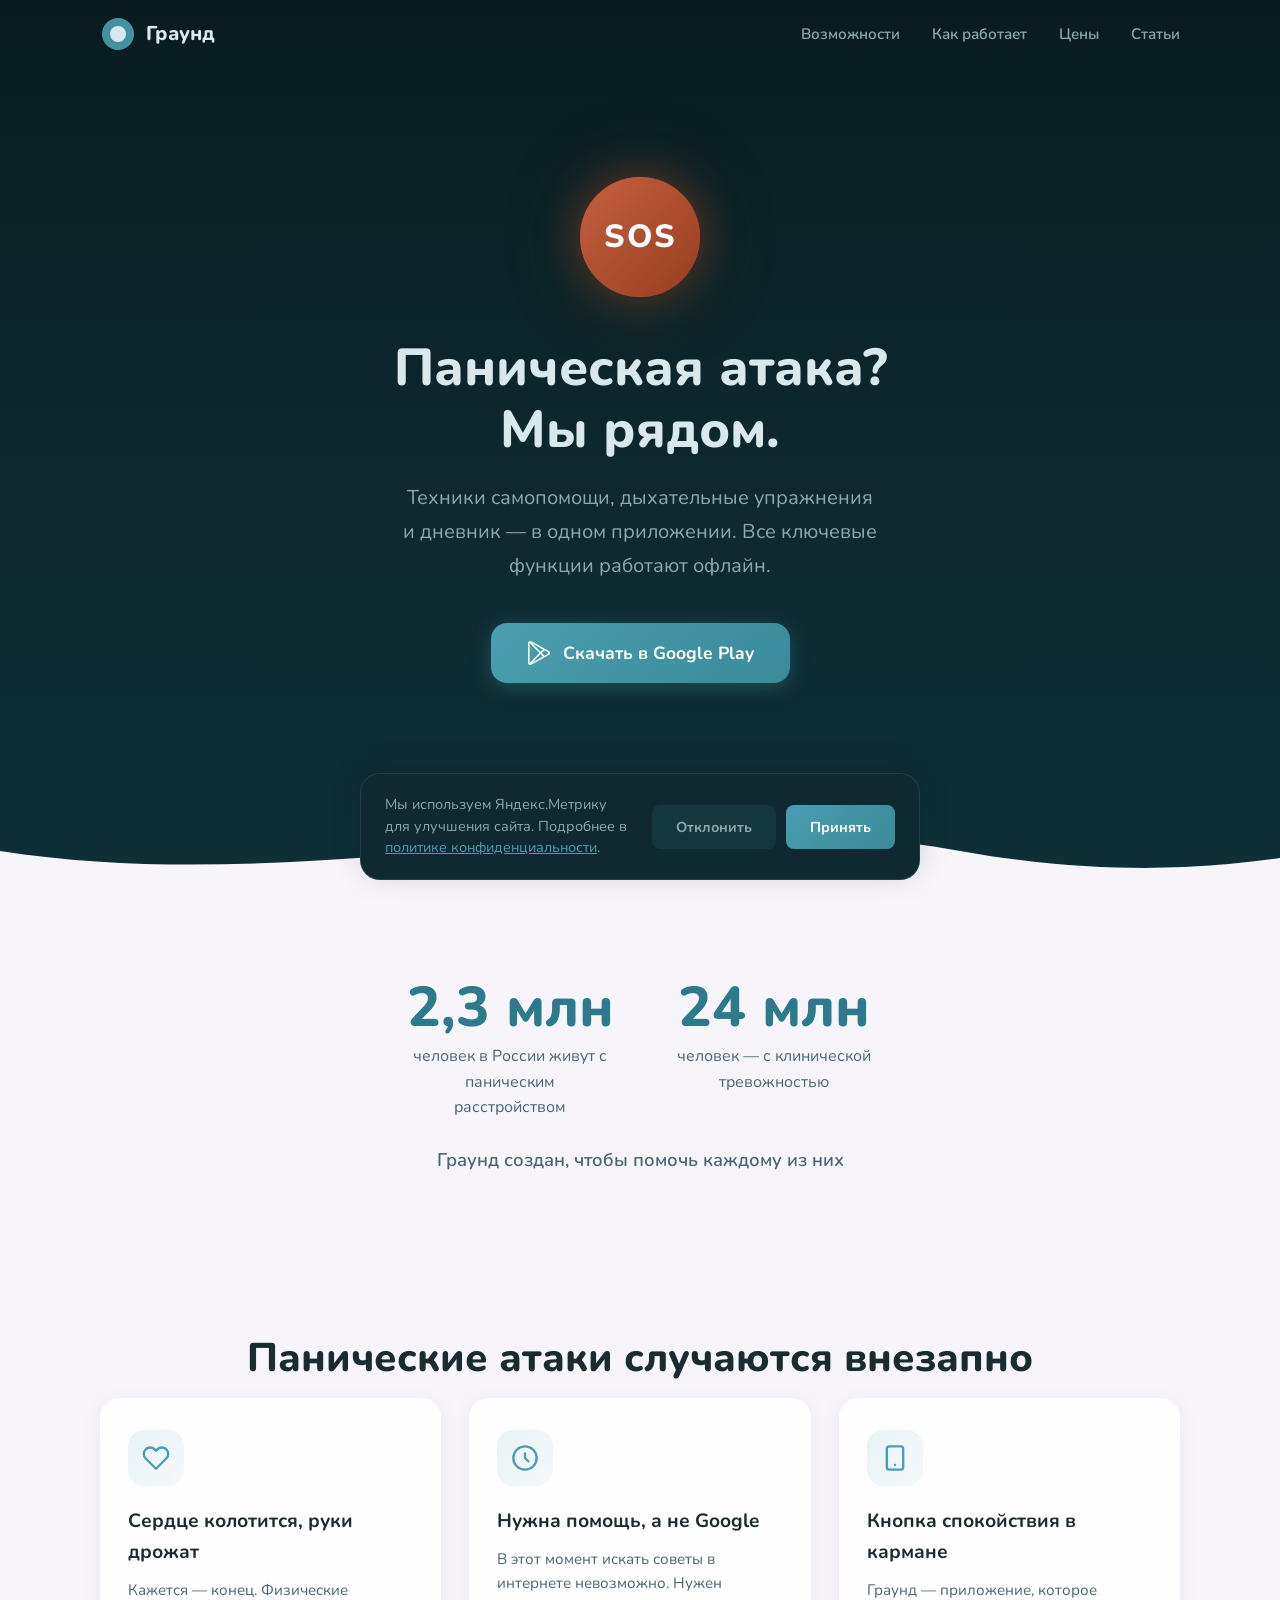
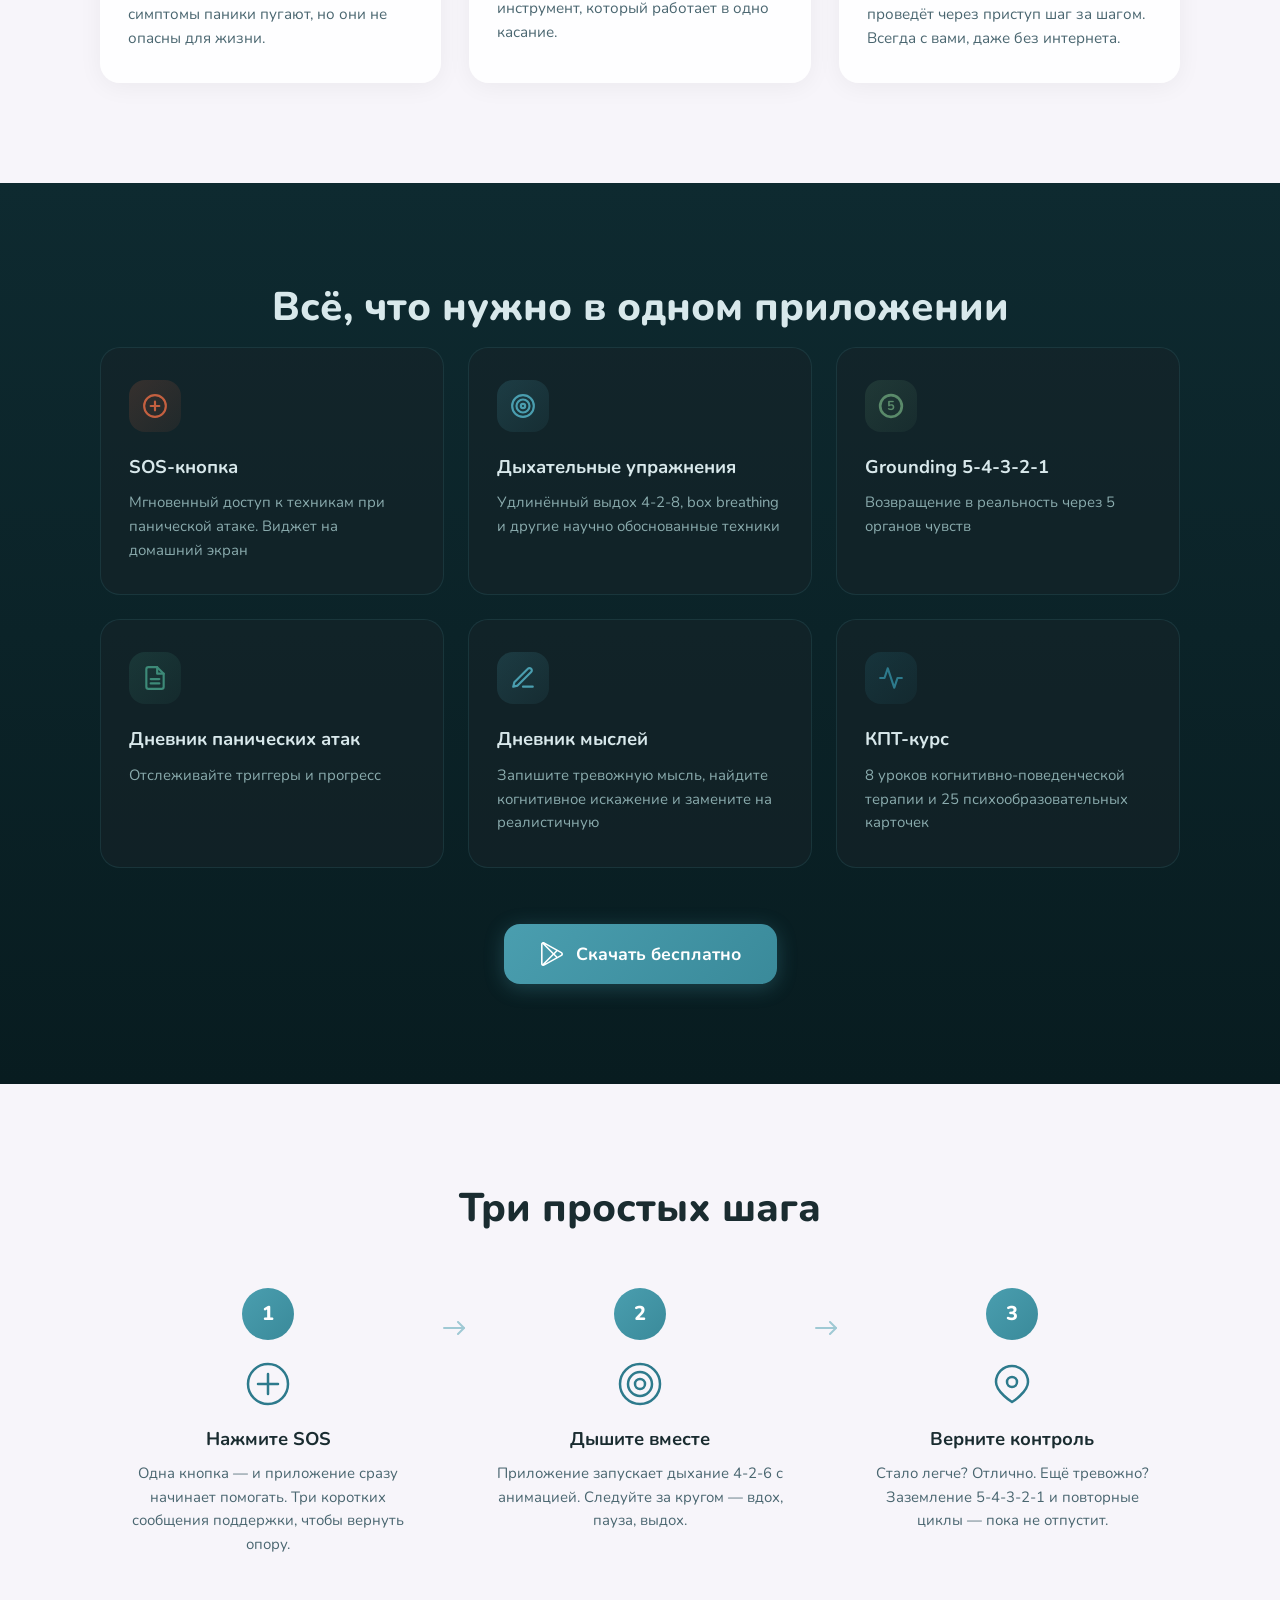
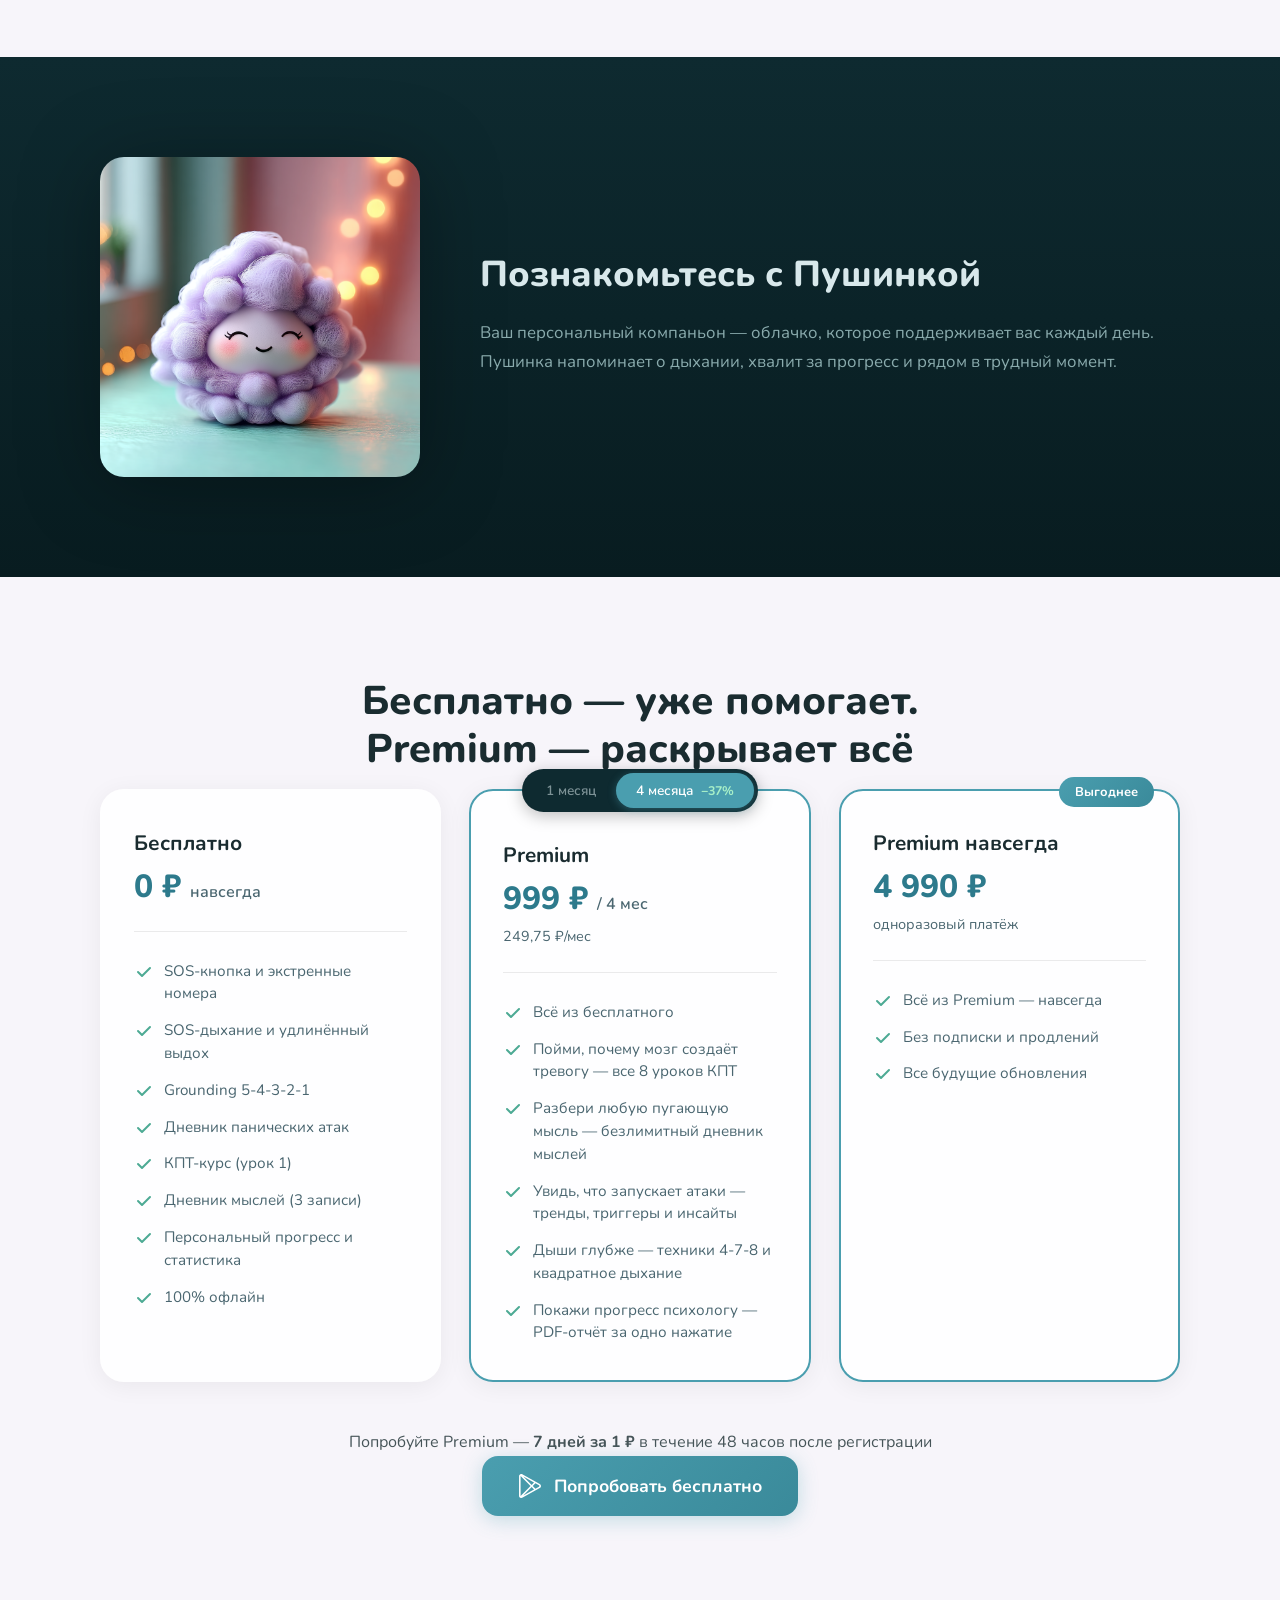
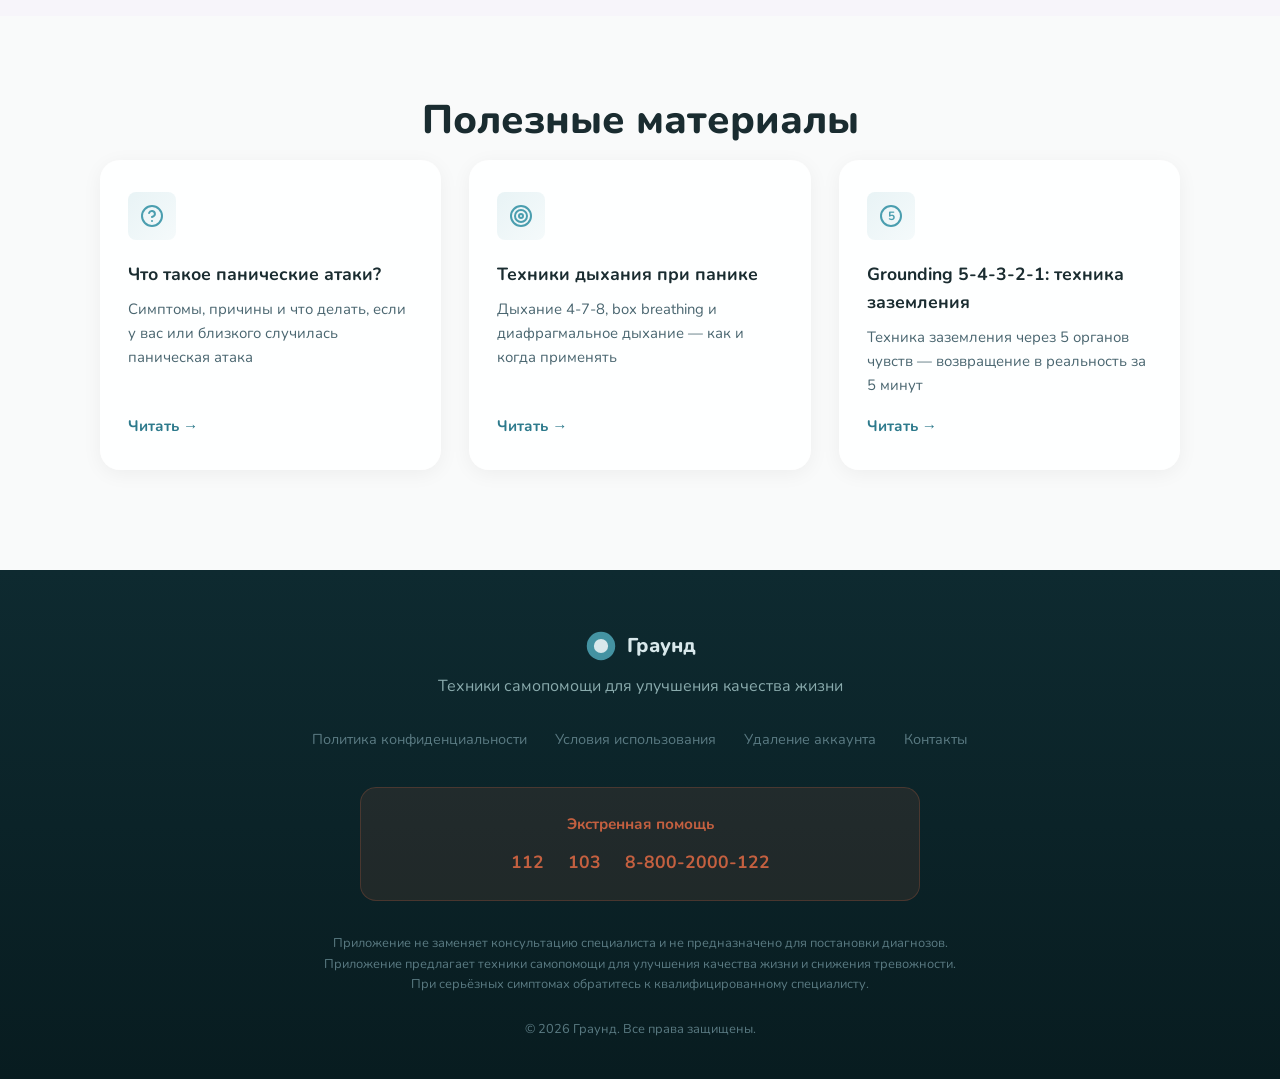
==== commit 86b1dea9: "fix: rewrite "3 steps" to match actual SOS flow in app Validation → guided breathing 4-2-6 → check-i" ====
--- a/index.html
+++ b/index.html
@@ -267,7 +267,7 @@
             </svg>
           </div>
           <h3>Дневник мыслей</h3>
-          <p>Разберите пугающую мысль и найдите альтернативу через 16 когнитивных искажений</p>
+          <p>Запишите тревожную мысль, найдите когнитивное искажение и замените на реалистичную</p>
         </div>
 
         <!-- CBT -->
@@ -281,22 +281,6 @@
           <p>8 уроков когнитивно-поведенческой терапии и 25 психообразовательных карточек</p>
         </div>
 
-        <!-- Offline -->
-        <div class="feature-card feature-card--offline fade-in">
-          <div class="feature-card__icon">
-            <svg viewBox="0 0 24 24" fill="none" stroke="currentColor" stroke-width="2" stroke-linecap="round" stroke-linejoin="round">
-              <line x1="1" y1="1" x2="23" y2="23"/>
-              <path d="M16.72 11.06A10.94 10.94 0 0 1 19 12.55"/>
-              <path d="M5 12.55a10.94 10.94 0 0 1 5.17-2.39"/>
-              <path d="M10.71 5.05A16 16 0 0 1 22.56 9"/>
-              <path d="M1.42 9a15.91 15.91 0 0 1 4.7-2.88"/>
-              <path d="M8.53 16.11a6 6 0 0 1 6.95 0"/>
-              <line x1="12" y1="20" x2="12.01" y2="20"/>
-            </svg>
-          </div>
-          <h3>Офлайн</h3>
-          <p>Все ключевые функции работают без интернета</p>
-        </div>
       </div>
 
       <div class="fade-in" style="text-align: center;">
@@ -329,7 +313,7 @@
             </svg>
           </div>
           <h3>Нажмите SOS</h3>
-          <p>Одна большая кнопка на главном экране. Никаких меню, никаких настроек — только действие.</p>
+          <p>Одна кнопка — и приложение сразу начинает помогать. Три коротких сообщения поддержки, чтобы вернуть опору.</p>
         </div>
 
         <!-- Connector -->
@@ -350,8 +334,8 @@
               <circle cx="24" cy="24" r="5"/>
             </svg>
           </div>
-          <h3>Выберите технику</h3>
-          <p>Дыхание, grounding или пошаговые инструкции — приложение проведёт через каждый шаг.</p>
+          <h3>Дышите вместе</h3>
+          <p>Приложение запускает дыхание 4-2-6 с анимацией. Следуйте за кругом — вдох, пауза, выдох.</p>
         </div>
 
         <!-- Connector -->
@@ -372,7 +356,7 @@
             </svg>
           </div>
           <h3>Верните контроль</h3>
-          <p>Техники помогут снизить тревожность. После — запишите в дневник, чтобы отслеживать прогресс.</p>
+          <p>Стало легче? Отлично. Ещё тревожно? Заземление 5-4-3-2-1 и повторные циклы — пока не отпустит.</p>
         </div>
       </div>
     </div>
@@ -460,6 +444,10 @@
             <div class="pricing-card__alt-price" id="premium-alt">249,75 &#8381;/мес</div>
           </div>
           <ul class="pricing-card__features">
+            <li>
+              <svg viewBox="0 0 20 20" fill="currentColor"><path fill-rule="evenodd" d="M16.707 5.293a1 1 0 010 1.414l-8 8a1 1 0 01-1.414 0l-4-4a1 1 0 011.414-1.414L8 12.586l7.293-7.293a1 1 0 011.414 0z" clip-rule="evenodd"/></svg>
+              Всё из бесплатного
+            </li>
             <li>
               <svg viewBox="0 0 20 20" fill="currentColor"><path fill-rule="evenodd" d="M16.707 5.293a1 1 0 010 1.414l-8 8a1 1 0 01-1.414 0l-4-4a1 1 0 011.414-1.414L8 12.586l7.293-7.293a1 1 0 011.414 0z" clip-rule="evenodd"/></svg>
               Пойми, почему мозг создаёт тревогу — все 8 уроков КПТ
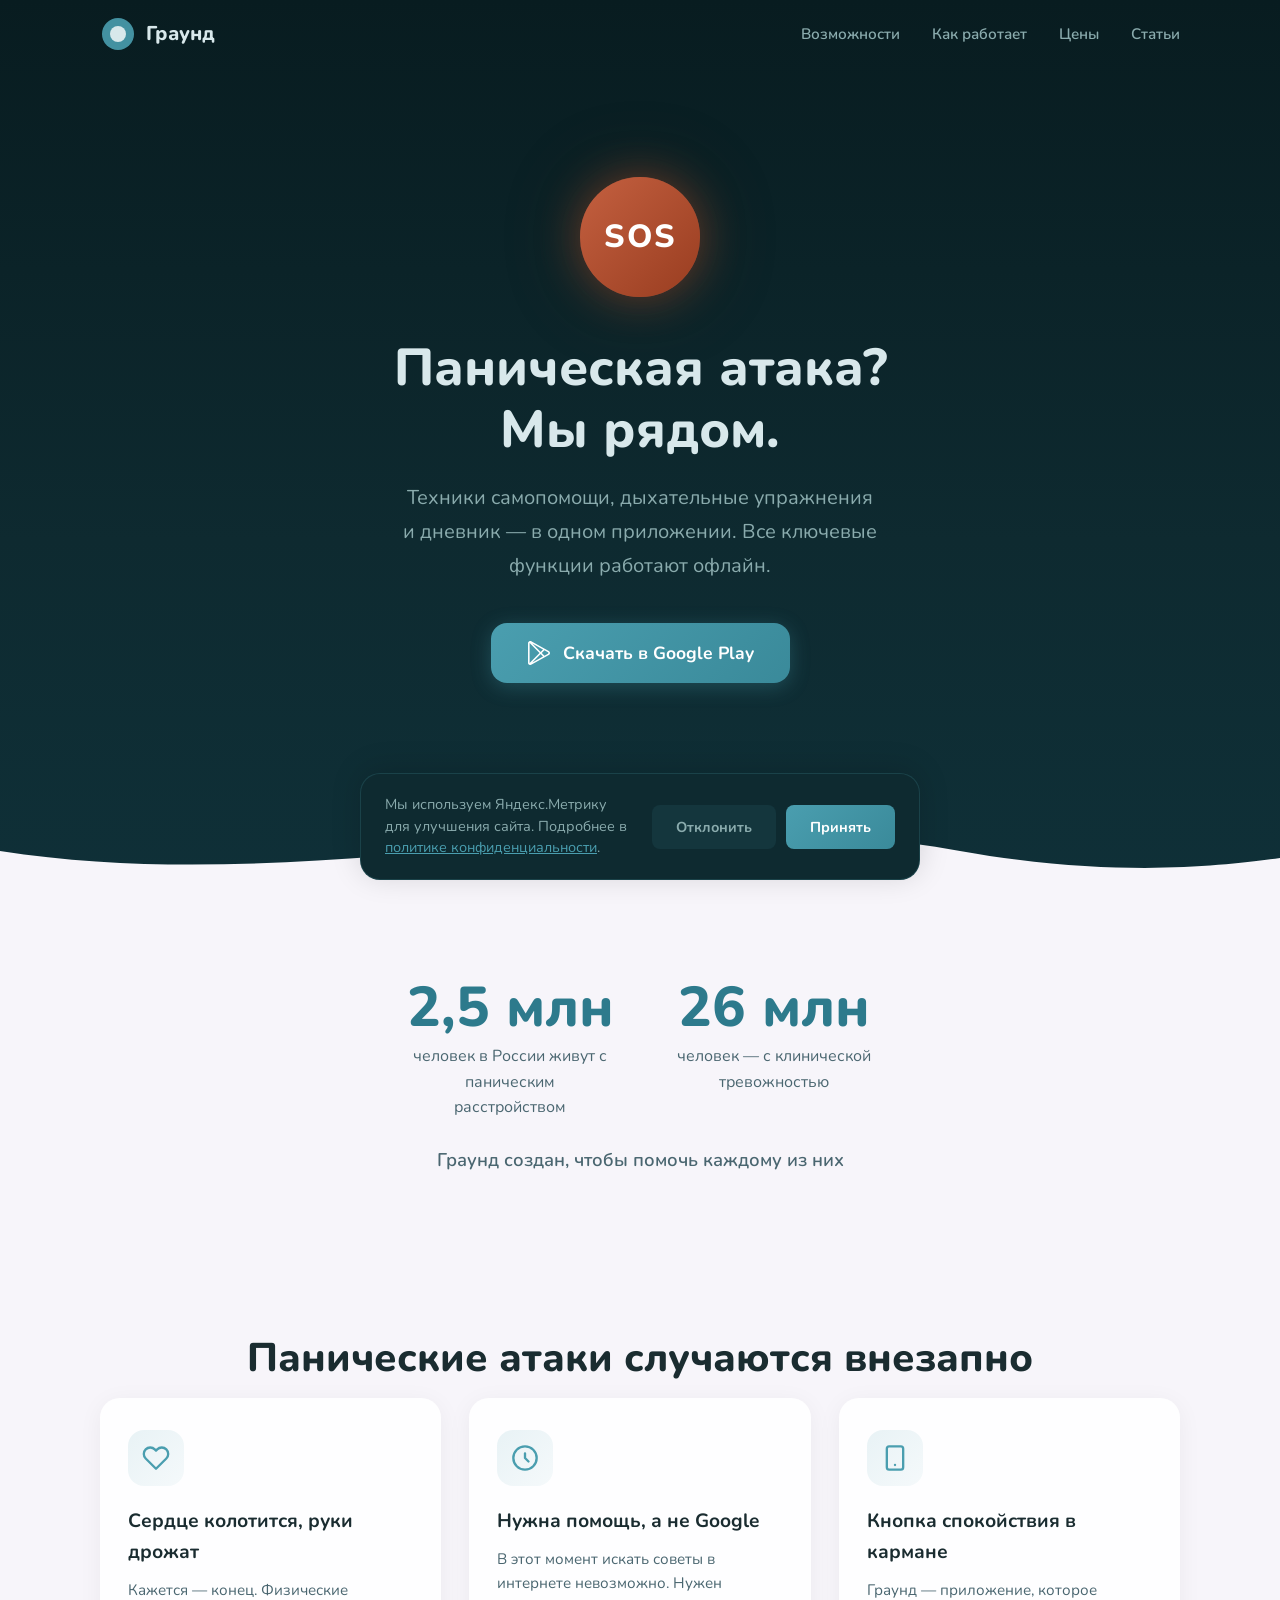
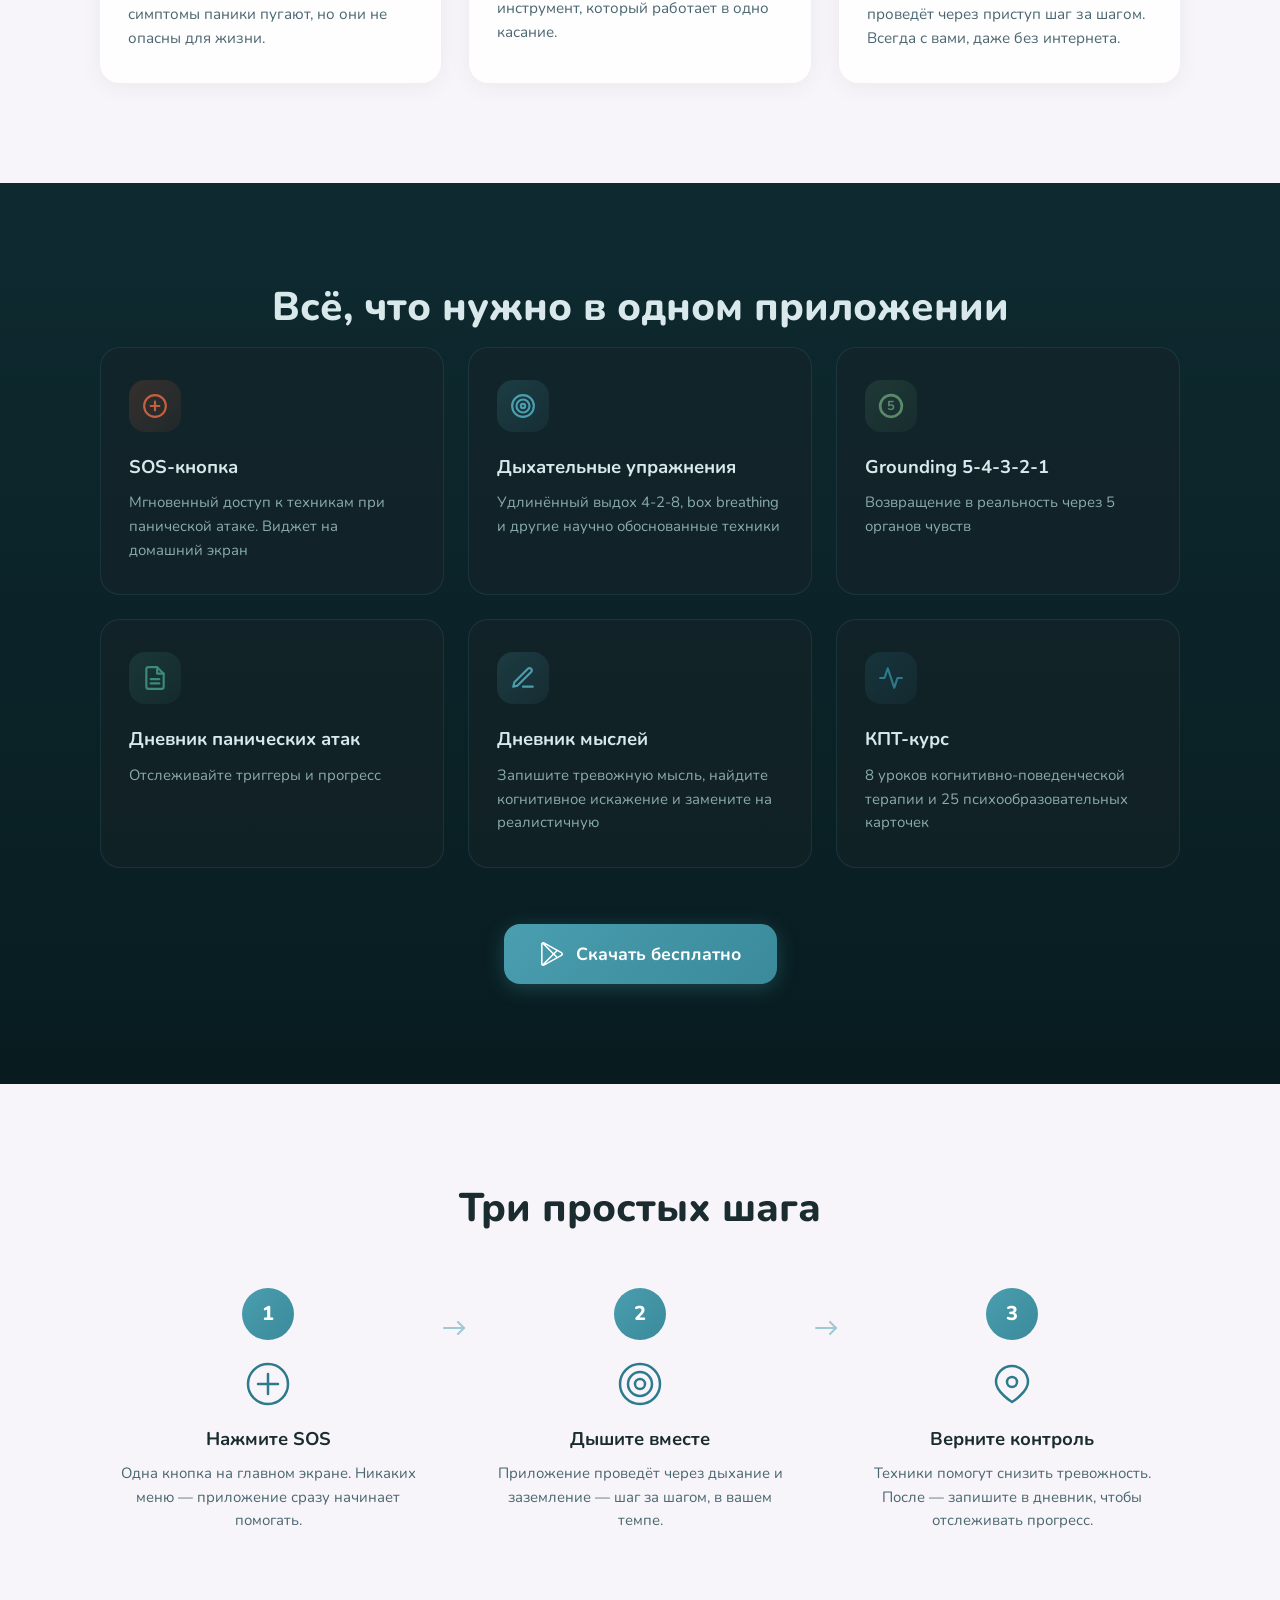
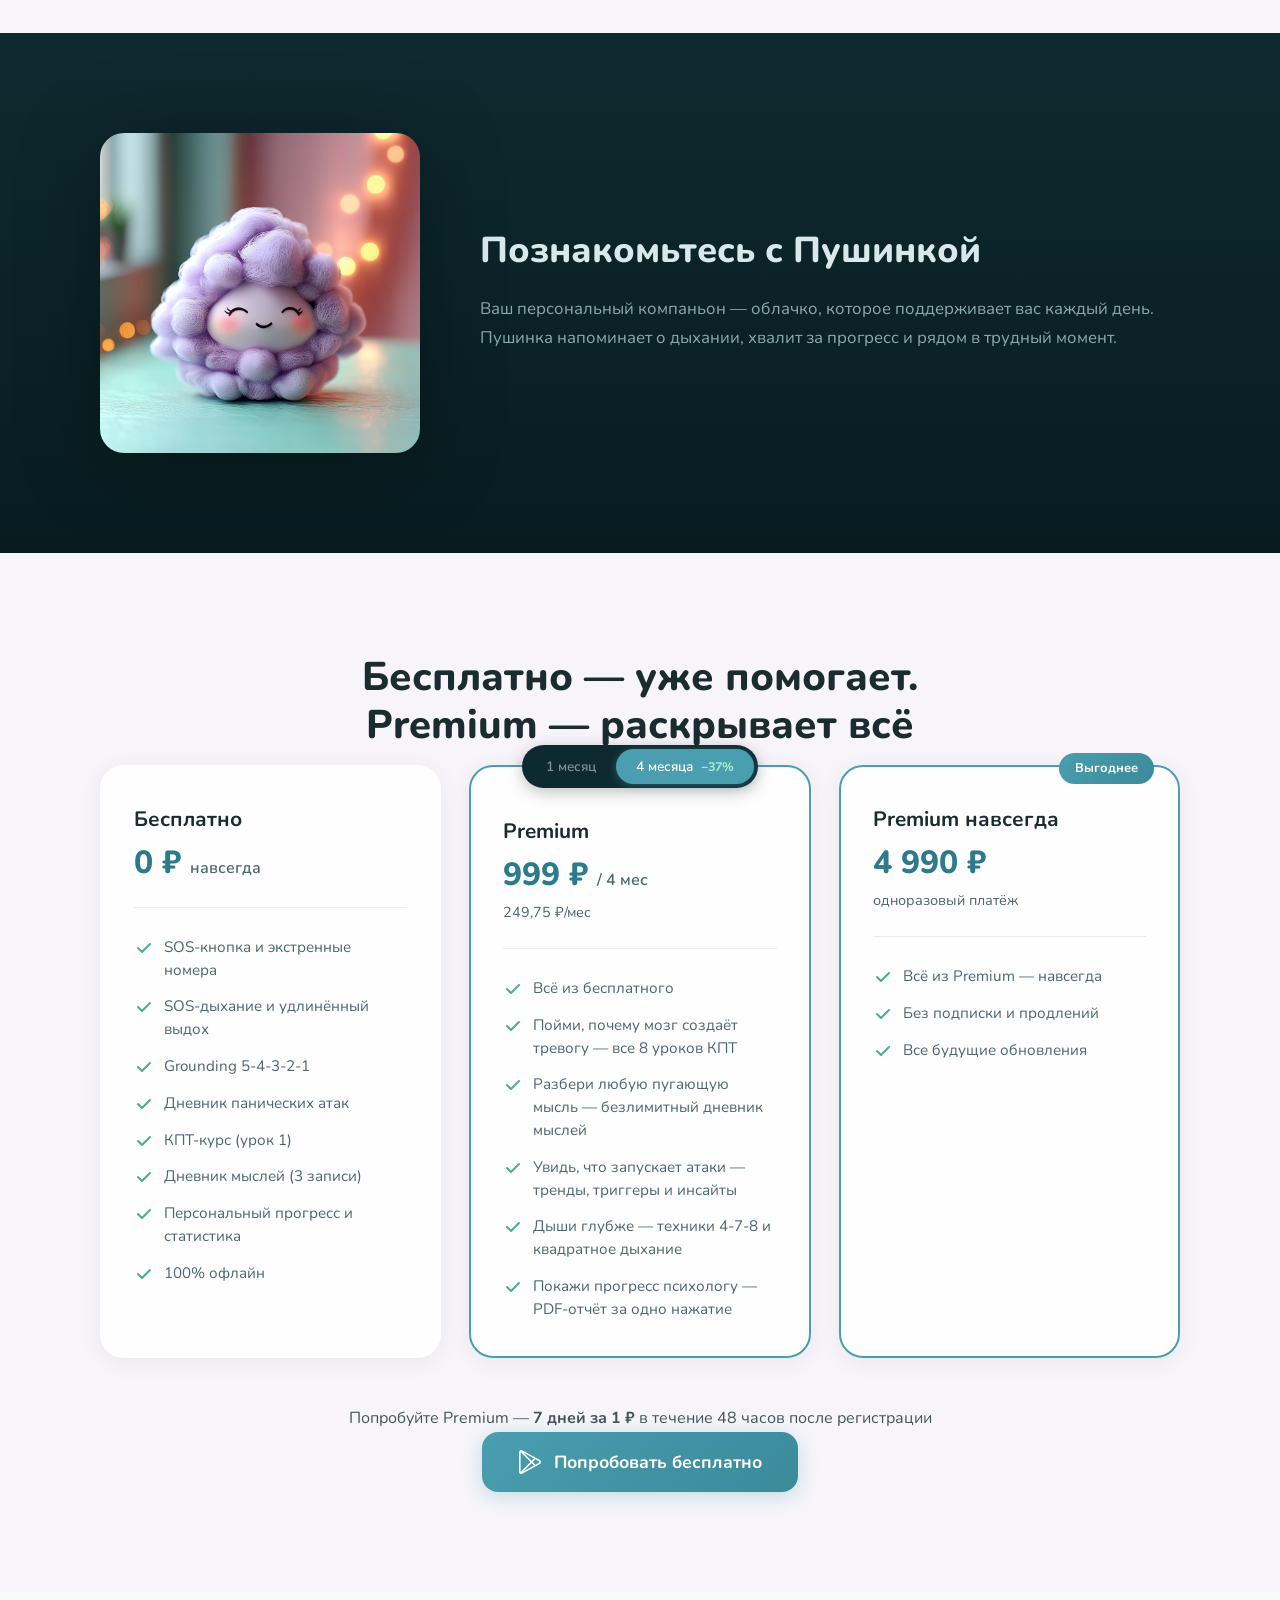
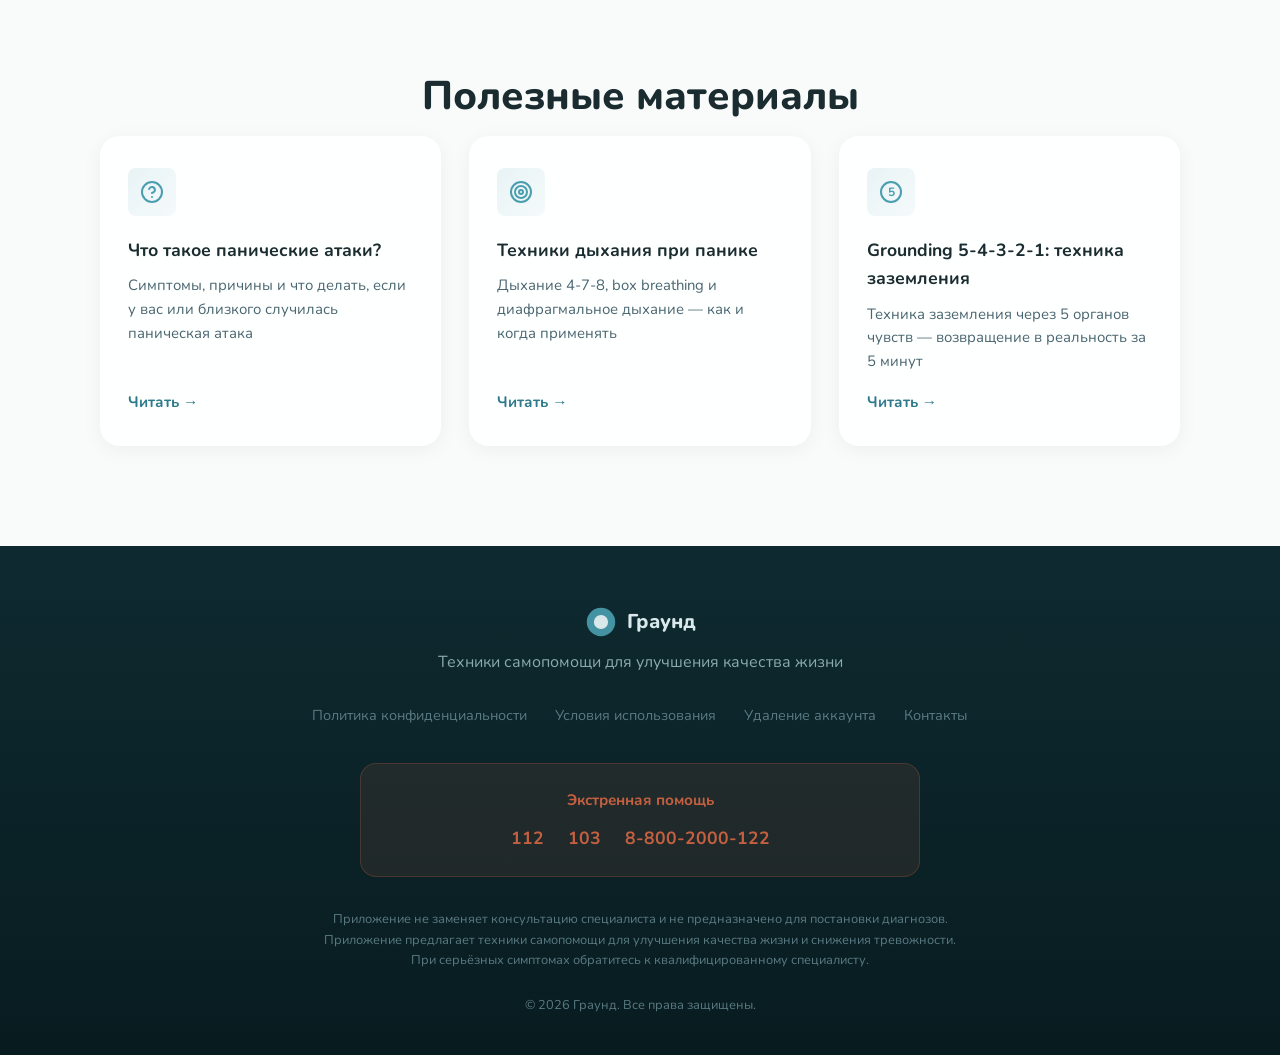
==== commit 22b331b3: "fix: simplify 3-step descriptions Co-Authored-By: Claude Opus 4.6 <noreply@anthropic.com>" ====
--- a/index.html
+++ b/index.html
@@ -313,7 +313,7 @@
             </svg>
           </div>
           <h3>Нажмите SOS</h3>
-          <p>Одна кнопка — и приложение сразу начинает помогать. Три коротких сообщения поддержки, чтобы вернуть опору.</p>
+          <p>Одна кнопка на главном экране. Никаких меню — приложение сразу начинает помогать.</p>
         </div>
 
         <!-- Connector -->
@@ -335,7 +335,7 @@
             </svg>
           </div>
           <h3>Дышите вместе</h3>
-          <p>Приложение запускает дыхание 4-2-6 с анимацией. Следуйте за кругом — вдох, пауза, выдох.</p>
+          <p>Приложение проведёт через дыхание и заземление — шаг за шагом, в вашем темпе.</p>
         </div>
 
         <!-- Connector -->
@@ -356,7 +356,7 @@
             </svg>
           </div>
           <h3>Верните контроль</h3>
-          <p>Стало легче? Отлично. Ещё тревожно? Заземление 5-4-3-2-1 и повторные циклы — пока не отпустит.</p>
+          <p>Техники помогут снизить тревожность. После — запишите в дневник, чтобы отслеживать прогресс.</p>
         </div>
       </div>
     </div>
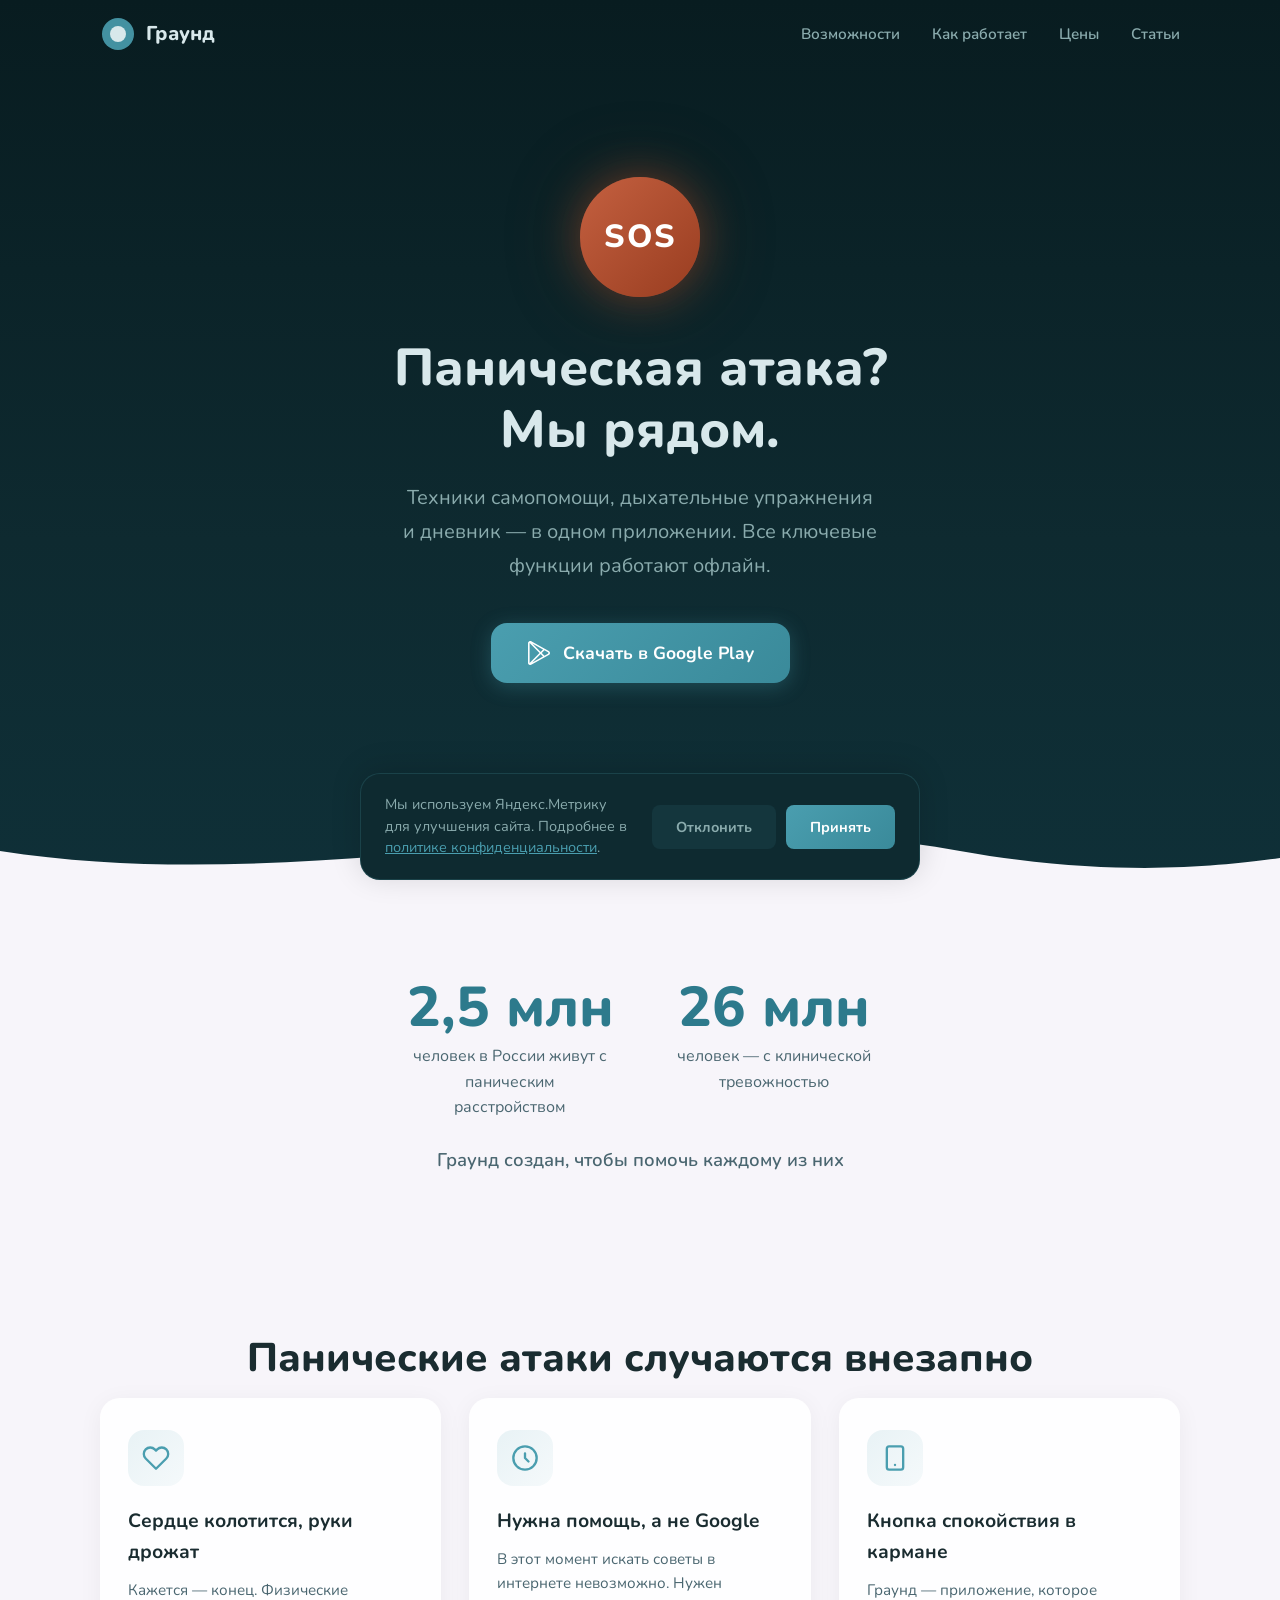
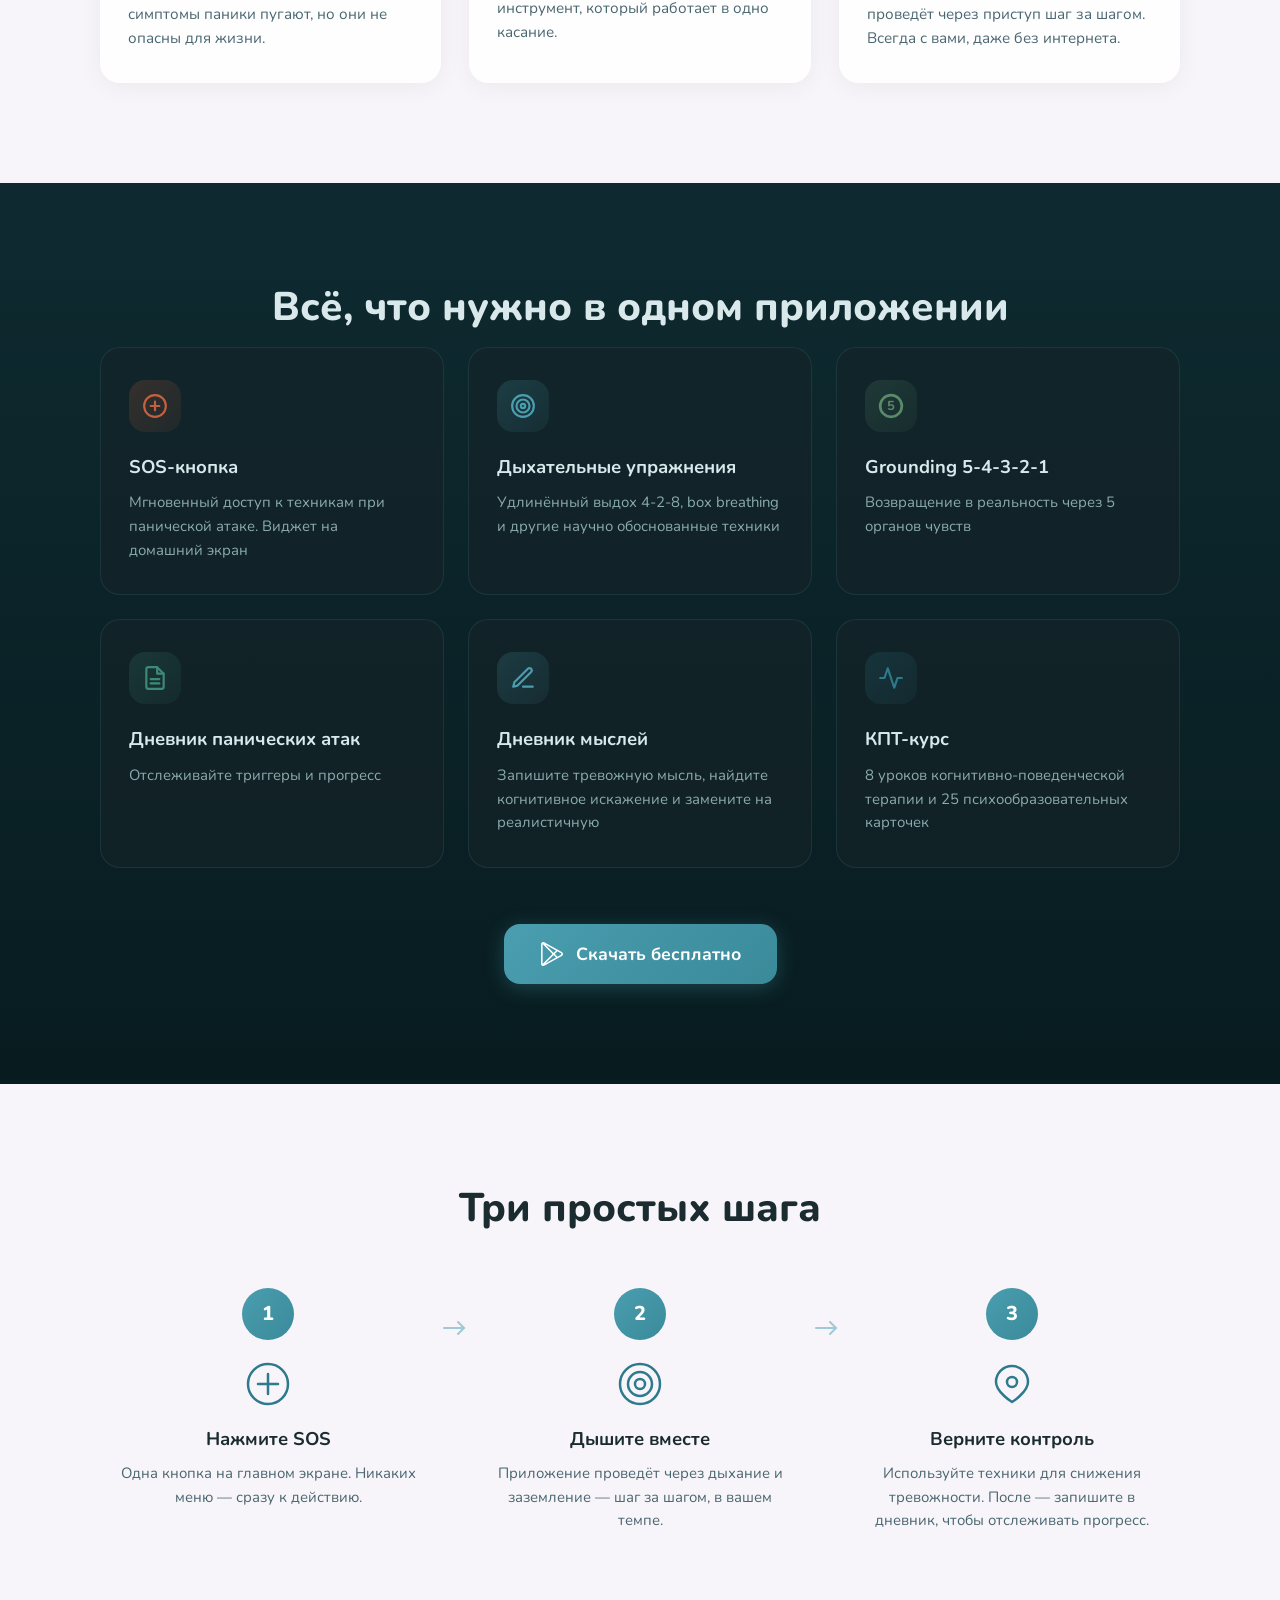
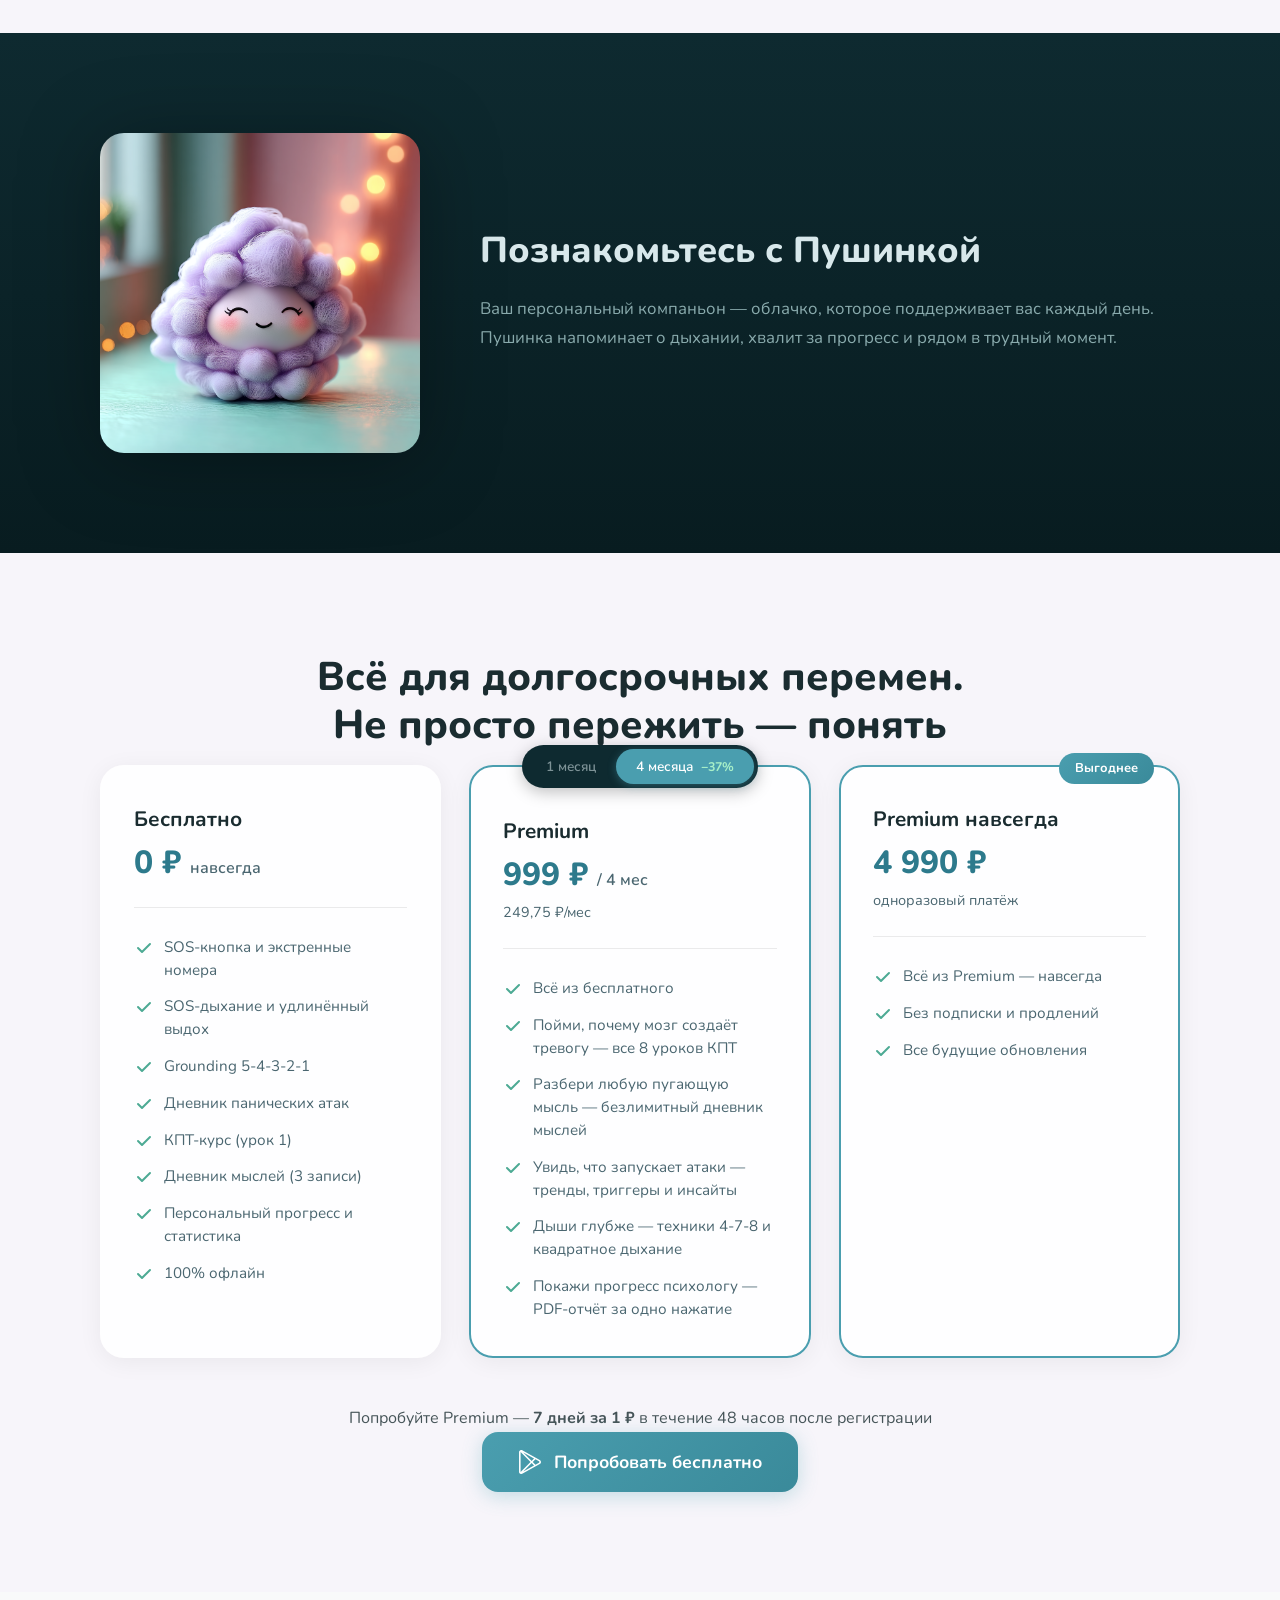
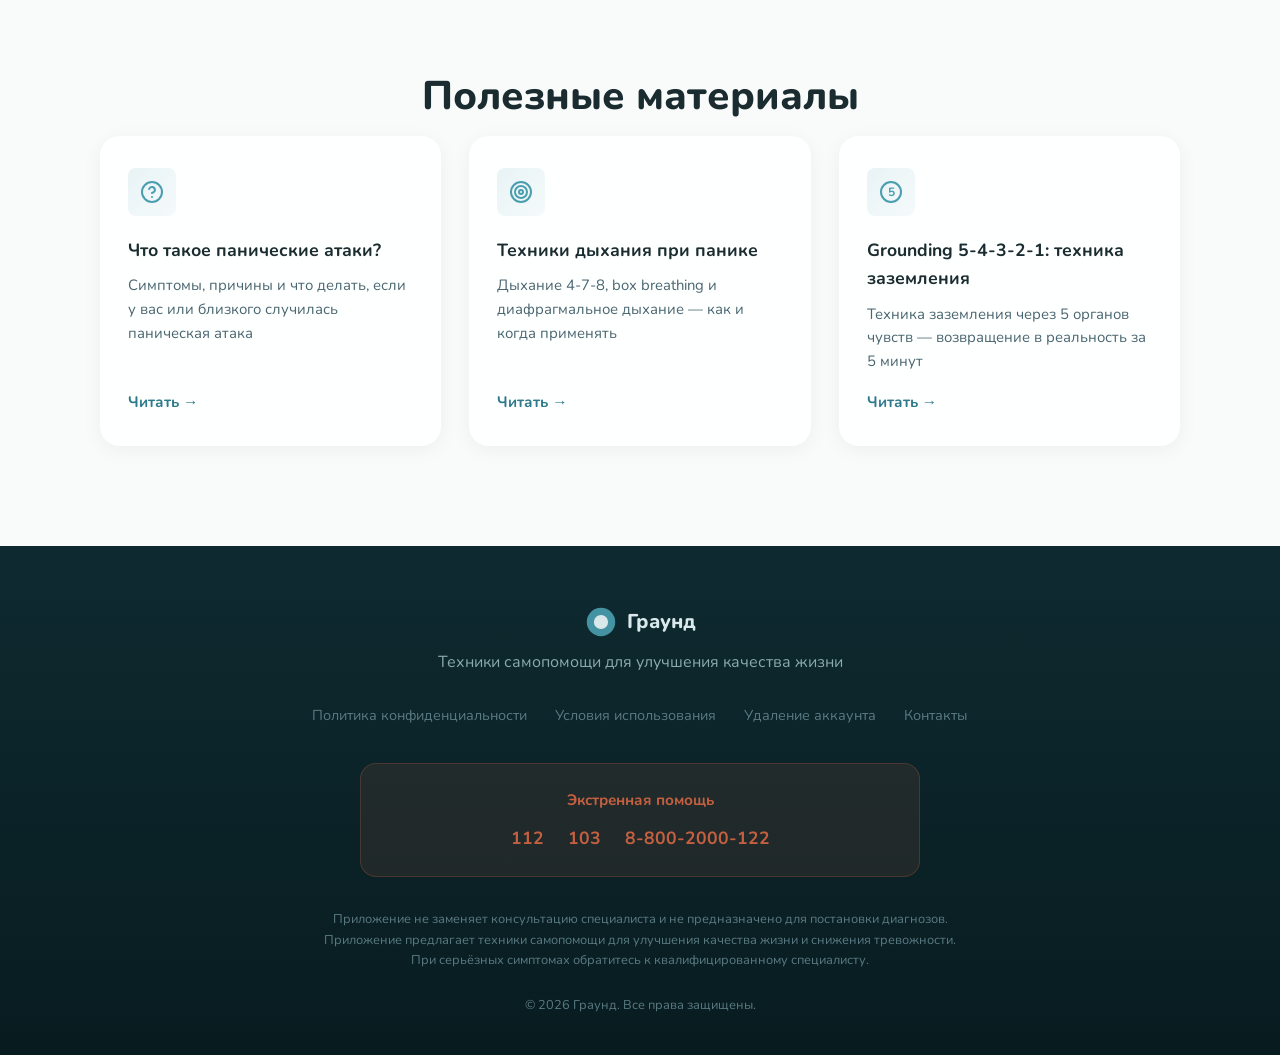
==== commit 52d05723: "fix: update pricing heading to match app paywall copy Co-Authored-By: Claude Opus 4.6 <noreply@anthr" ====
--- a/index.html
+++ b/index.html
@@ -313,7 +313,7 @@
             </svg>
           </div>
           <h3>Нажмите SOS</h3>
-          <p>Одна кнопка на главном экране. Никаких меню — приложение сразу начинает помогать.</p>
+          <p>Одна кнопка на главном экране. Никаких меню — сразу к действию.</p>
         </div>
 
         <!-- Connector -->
@@ -356,7 +356,7 @@
             </svg>
           </div>
           <h3>Верните контроль</h3>
-          <p>Техники помогут снизить тревожность. После — запишите в дневник, чтобы отслеживать прогресс.</p>
+          <p>Используйте техники для снижения тревожности. После — запишите в дневник, чтобы отслеживать прогресс.</p>
         </div>
       </div>
     </div>
@@ -387,7 +387,7 @@
        ======================================== -->
   <section class="pricing section-light" id="pricing">
     <div class="container">
-      <h2 class="section-title fade-in">Бесплатно — уже помогает.<br>Premium — раскрывает всё</h2>
+      <h2 class="section-title fade-in">Всё для долгосрочных перемен.<br>Не просто пережить — понять</h2>
 
       <div class="pricing__grid stagger-container">
         <!-- Free -->
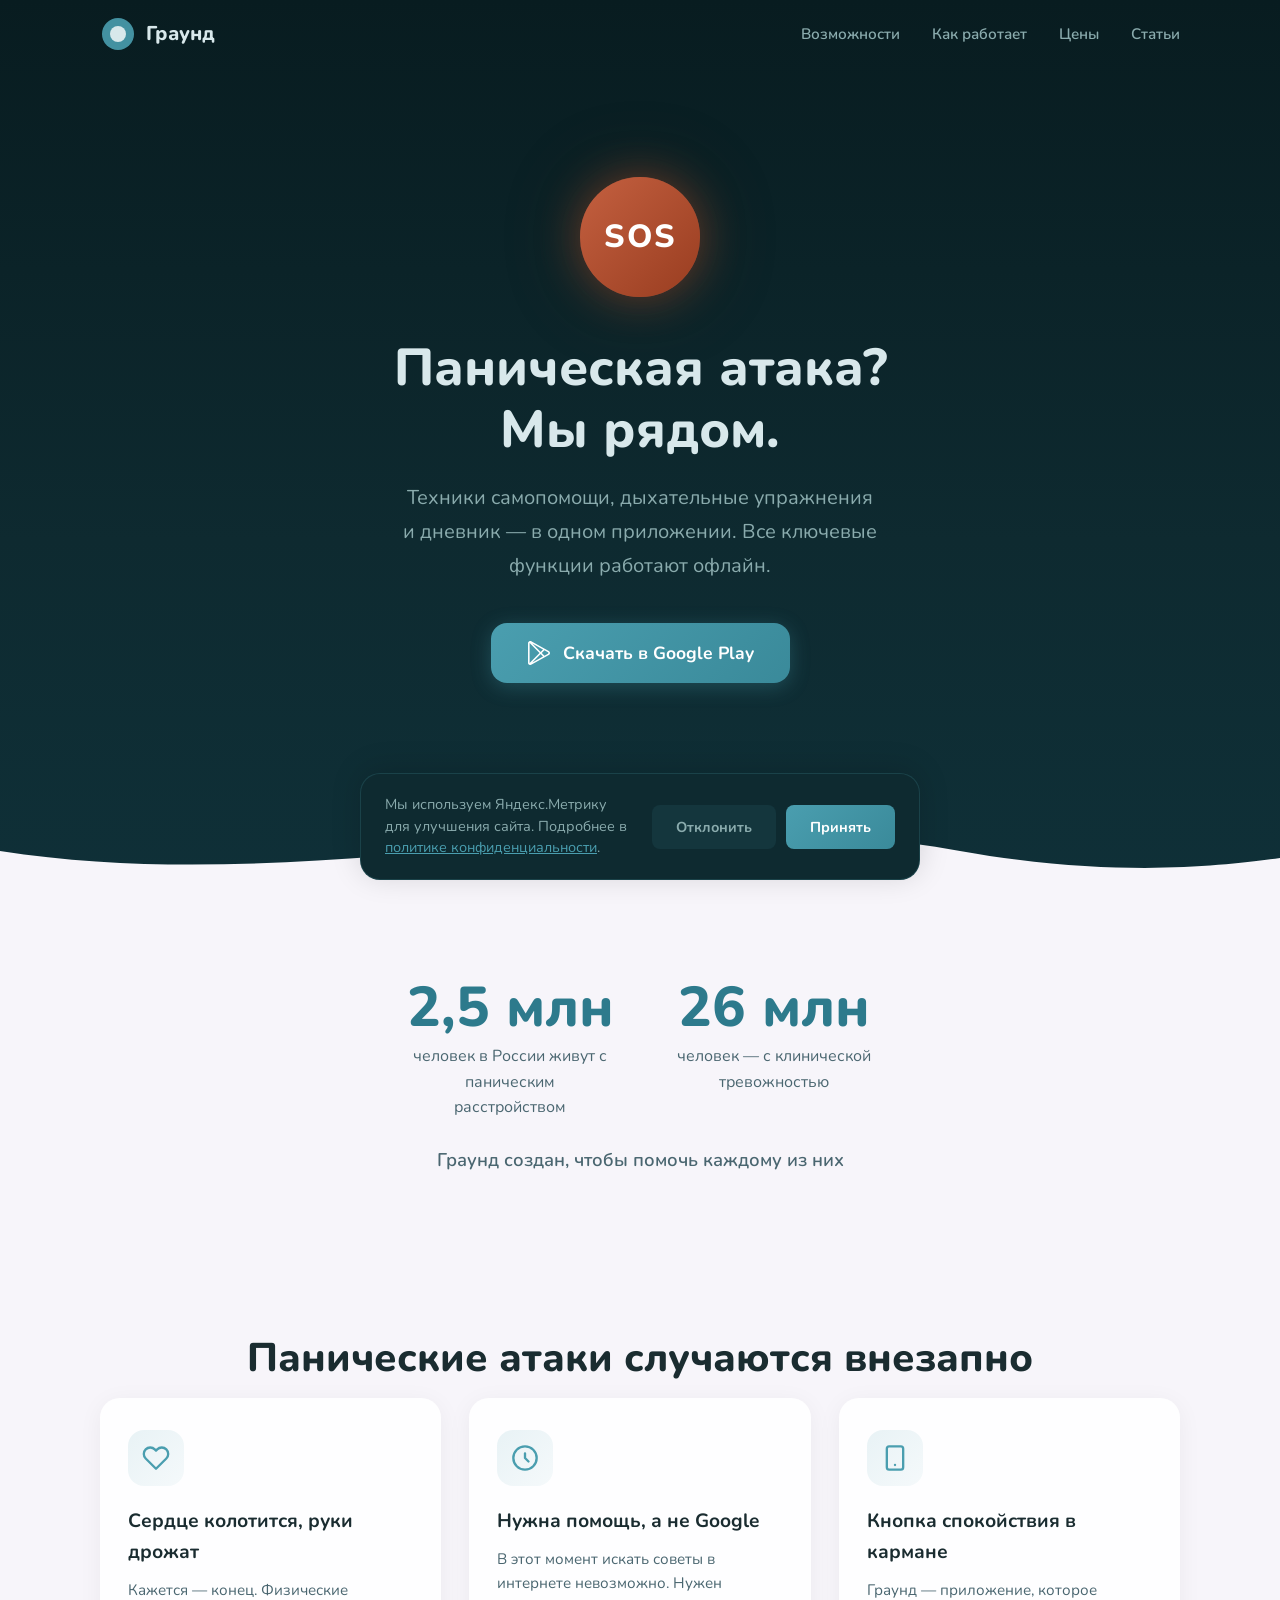
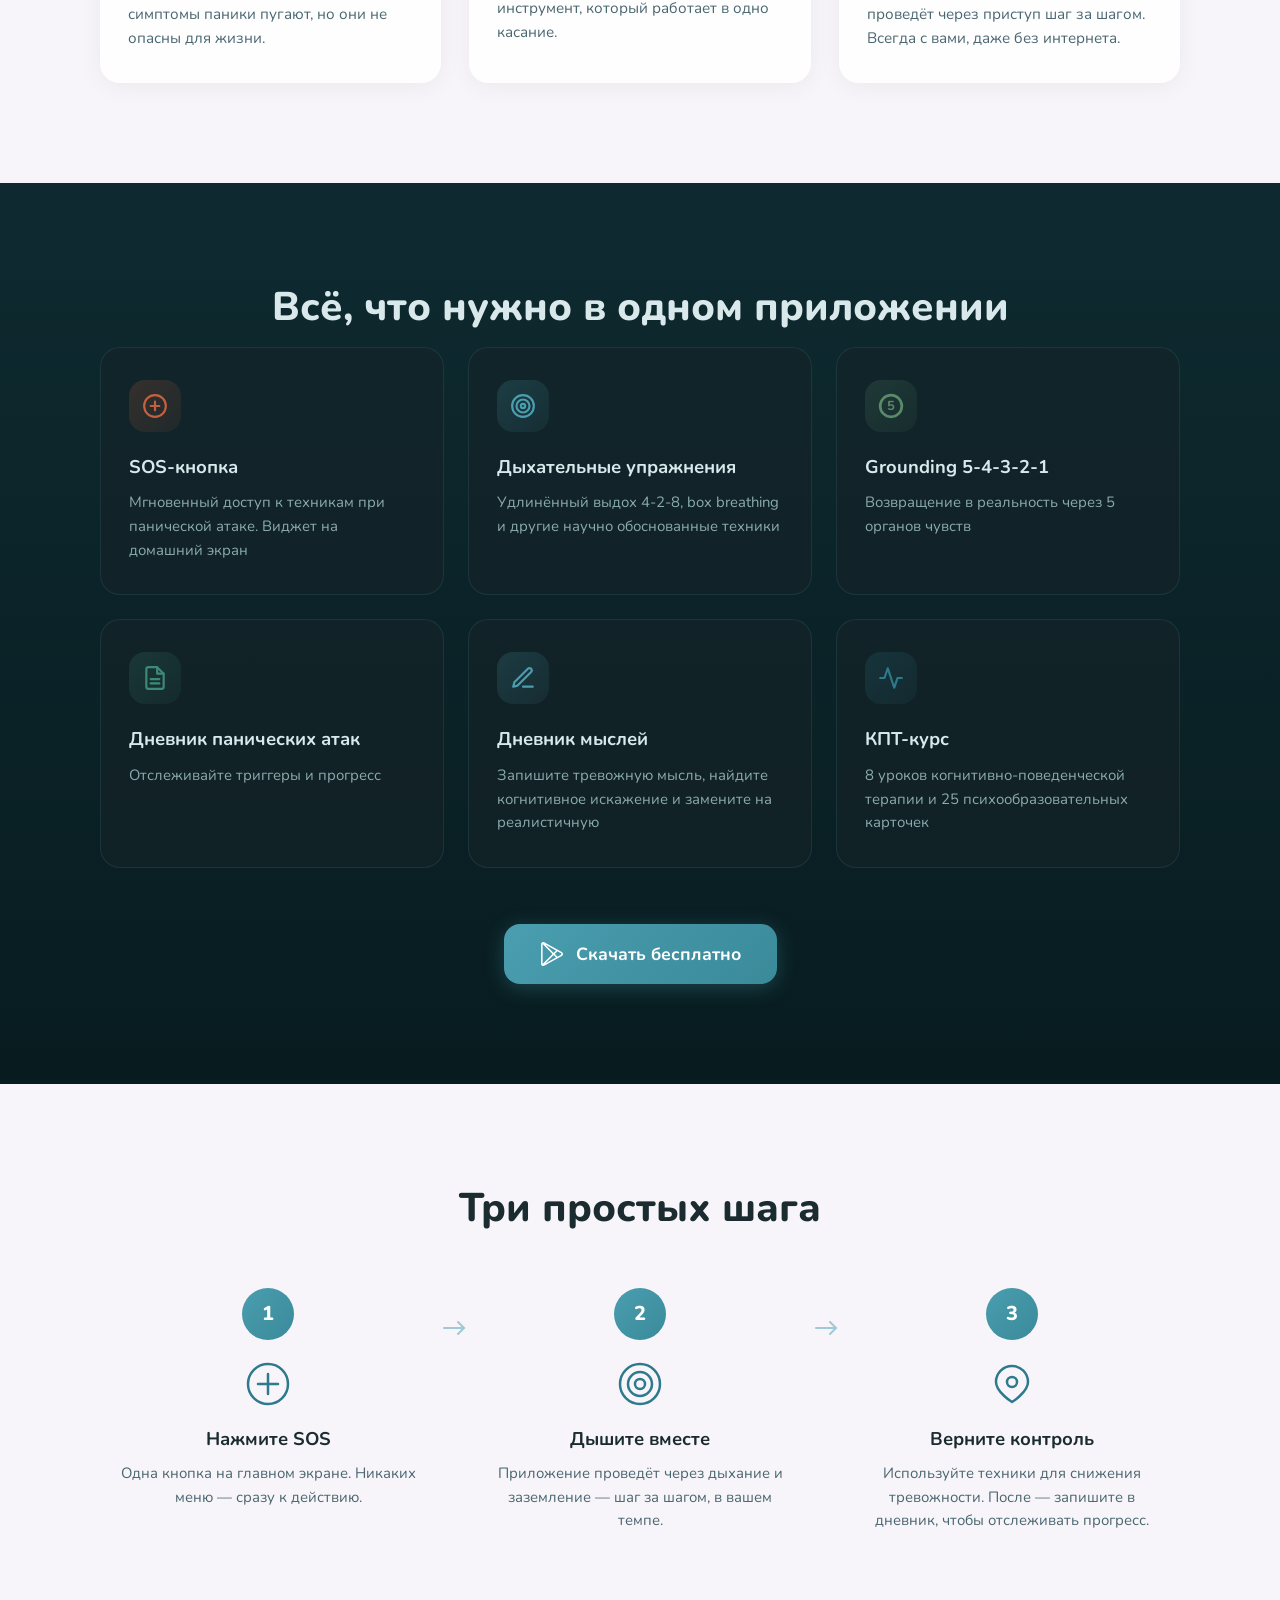
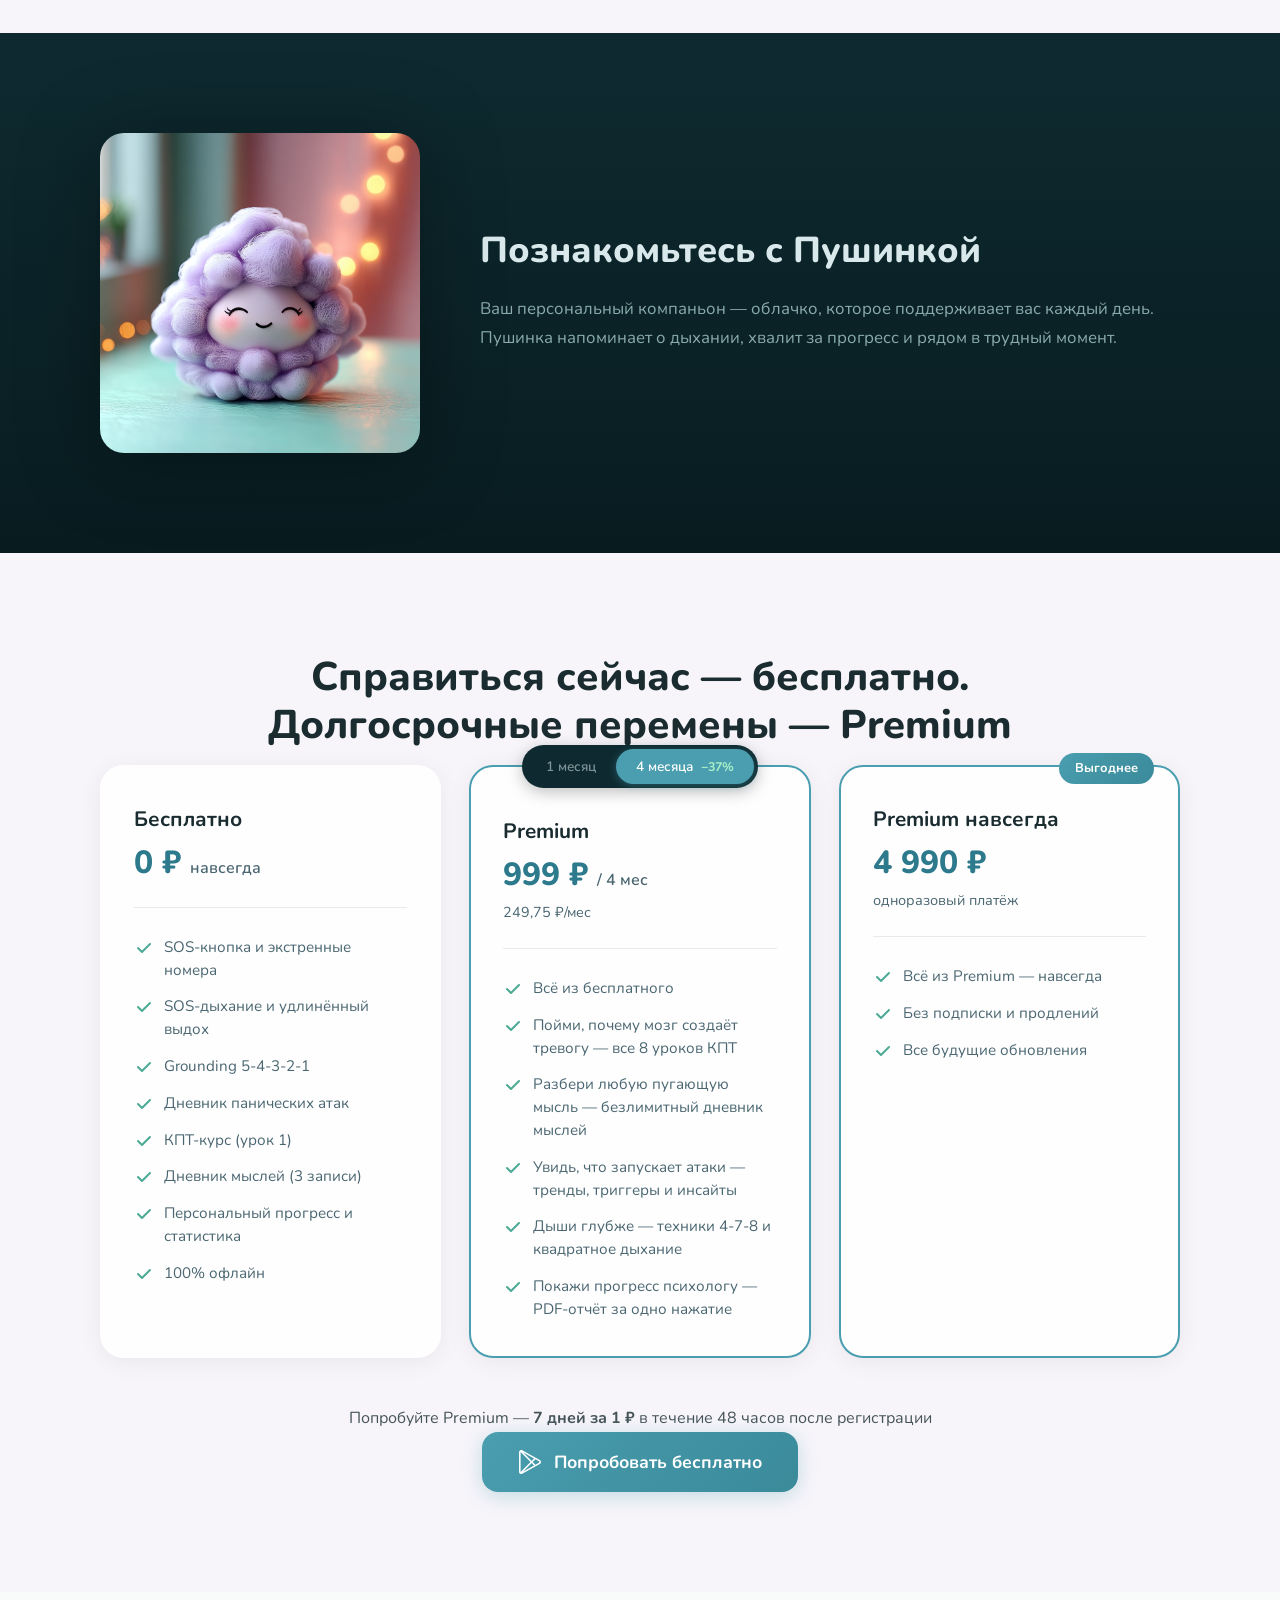
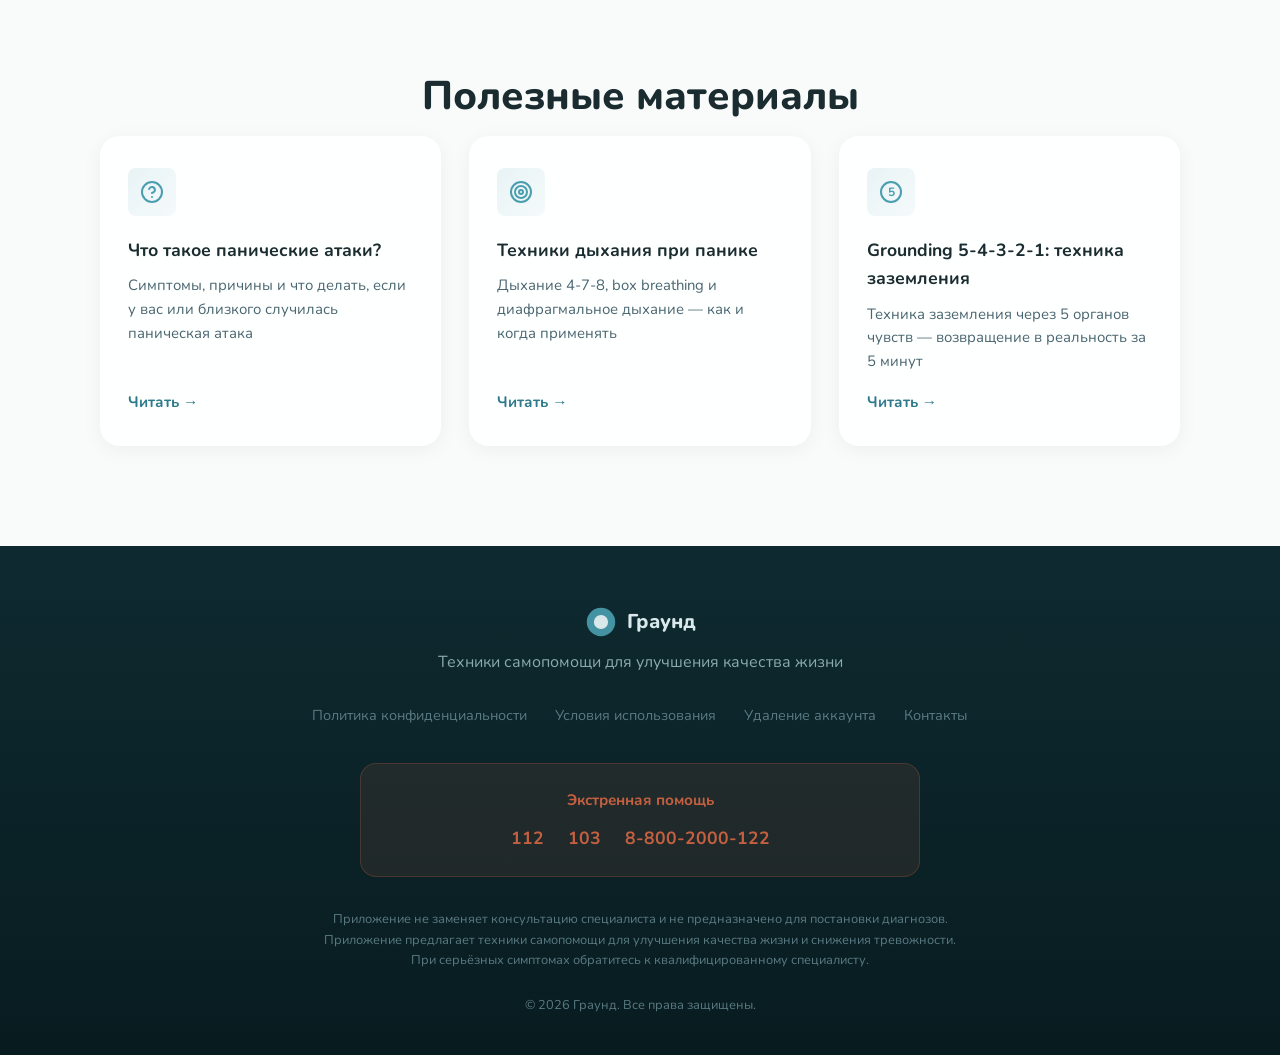
==== commit 1b5d29f2: "fix: update pricing heading copy Co-Authored-By: Claude Opus 4.6 <noreply@anthropic.com>" ====
--- a/index.html
+++ b/index.html
@@ -387,7 +387,7 @@
        ======================================== -->
   <section class="pricing section-light" id="pricing">
     <div class="container">
-      <h2 class="section-title fade-in">Всё для долгосрочных перемен.<br>Не просто пережить — понять</h2>
+      <h2 class="section-title fade-in">Справиться сейчас — бесплатно.<br>Долгосрочные перемены — Premium</h2>
 
       <div class="pricing__grid stagger-container">
         <!-- Free -->
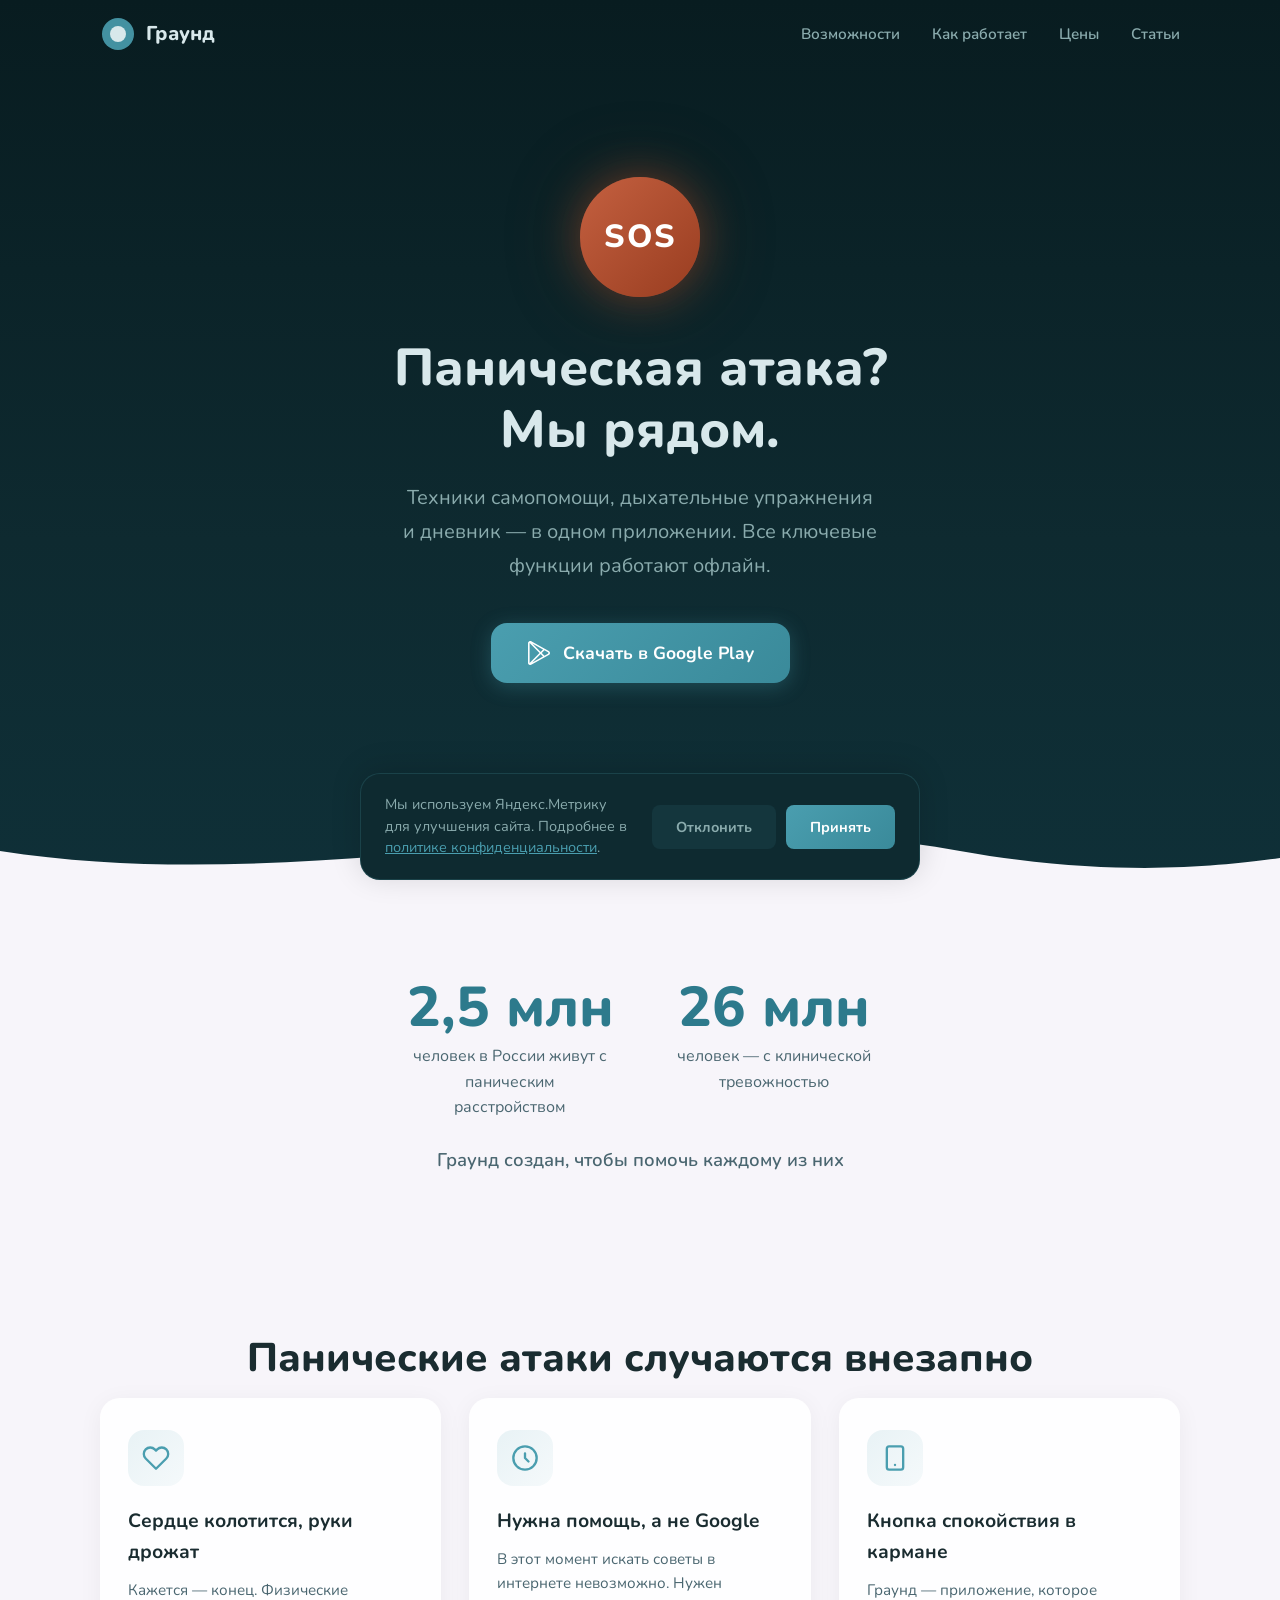
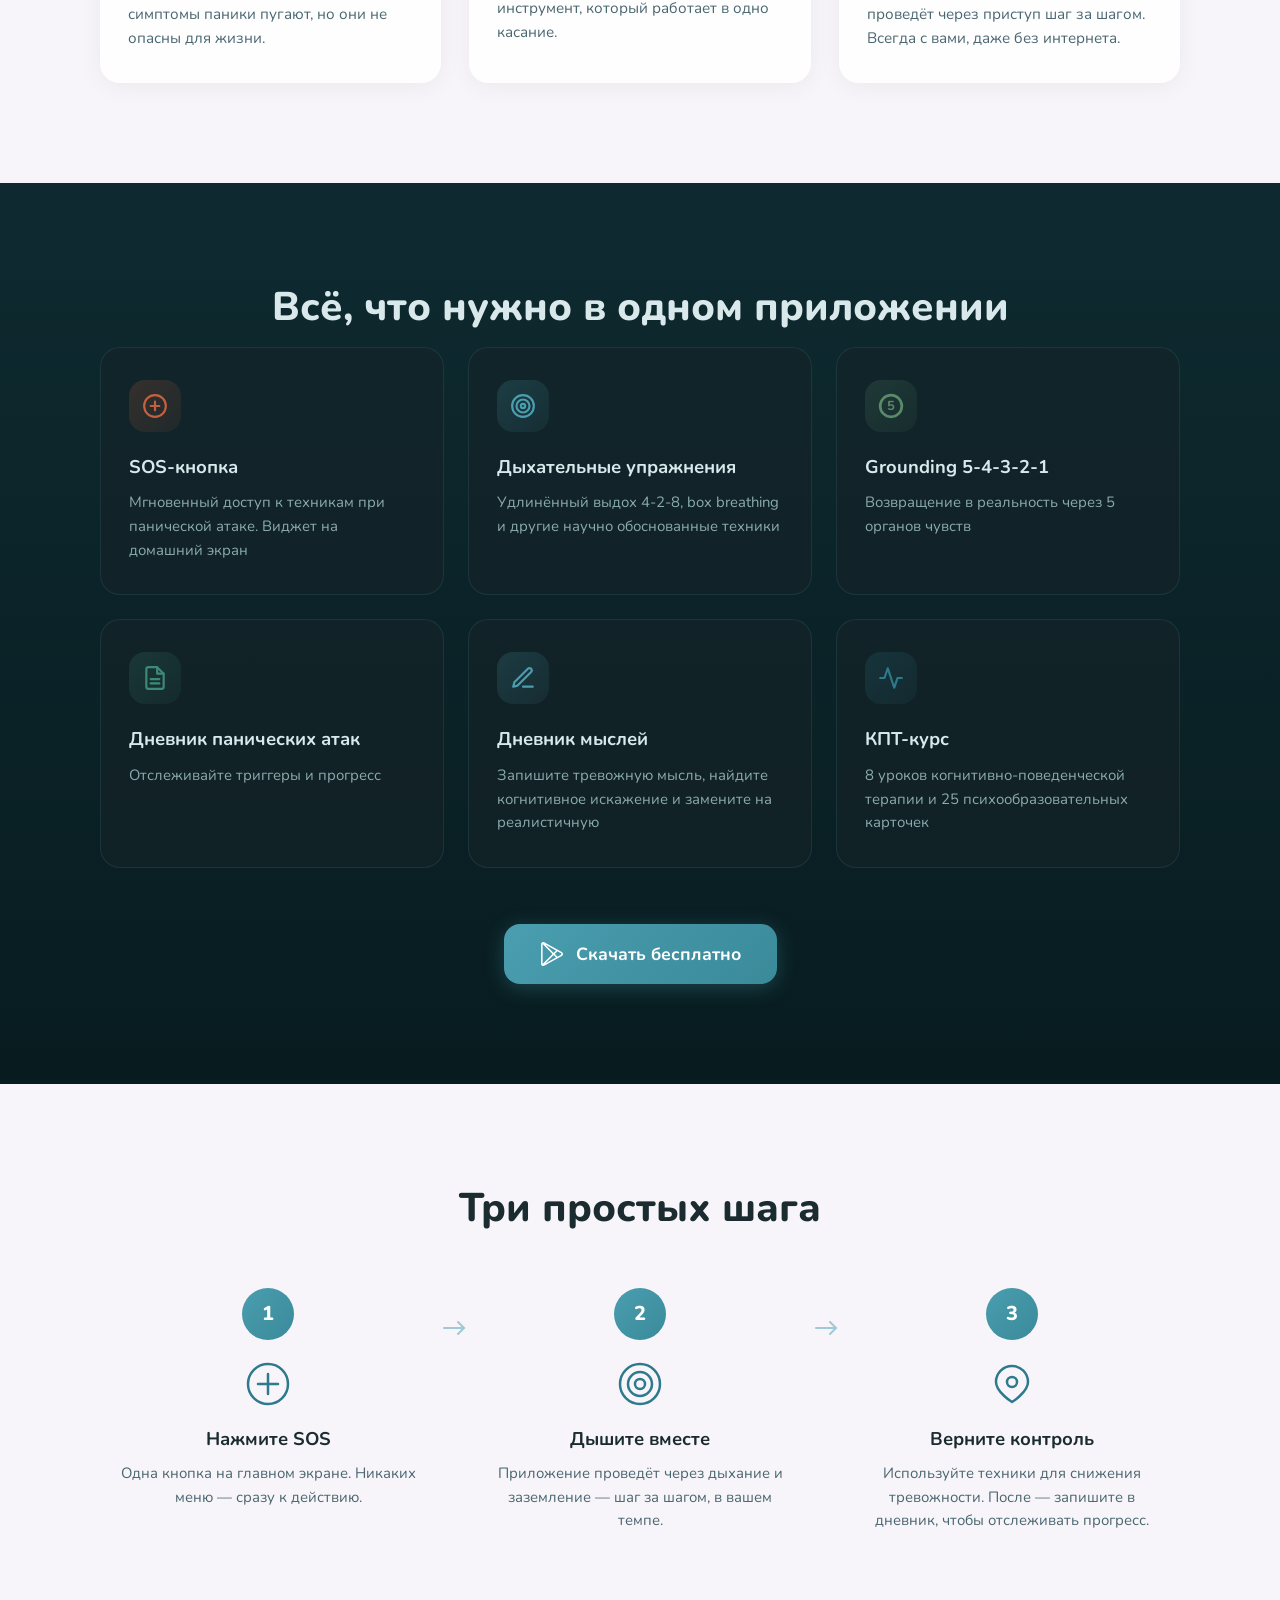
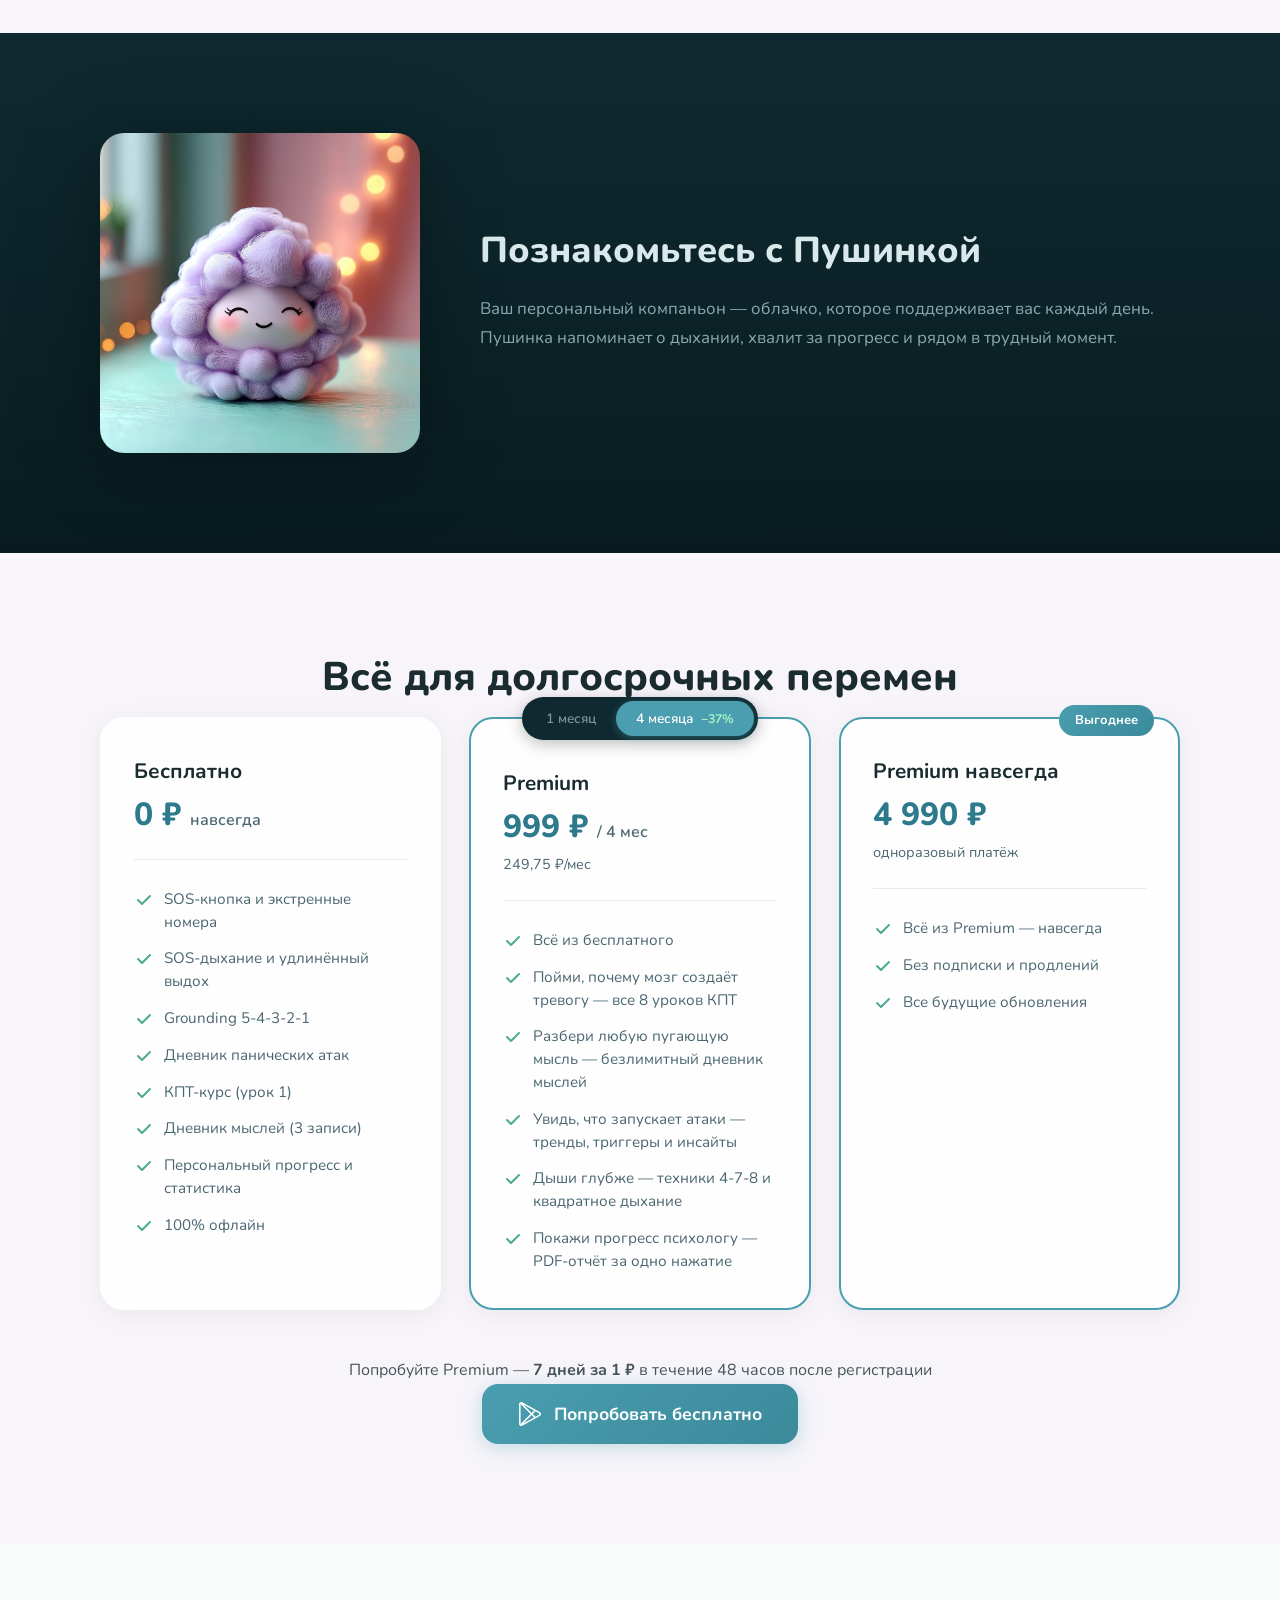
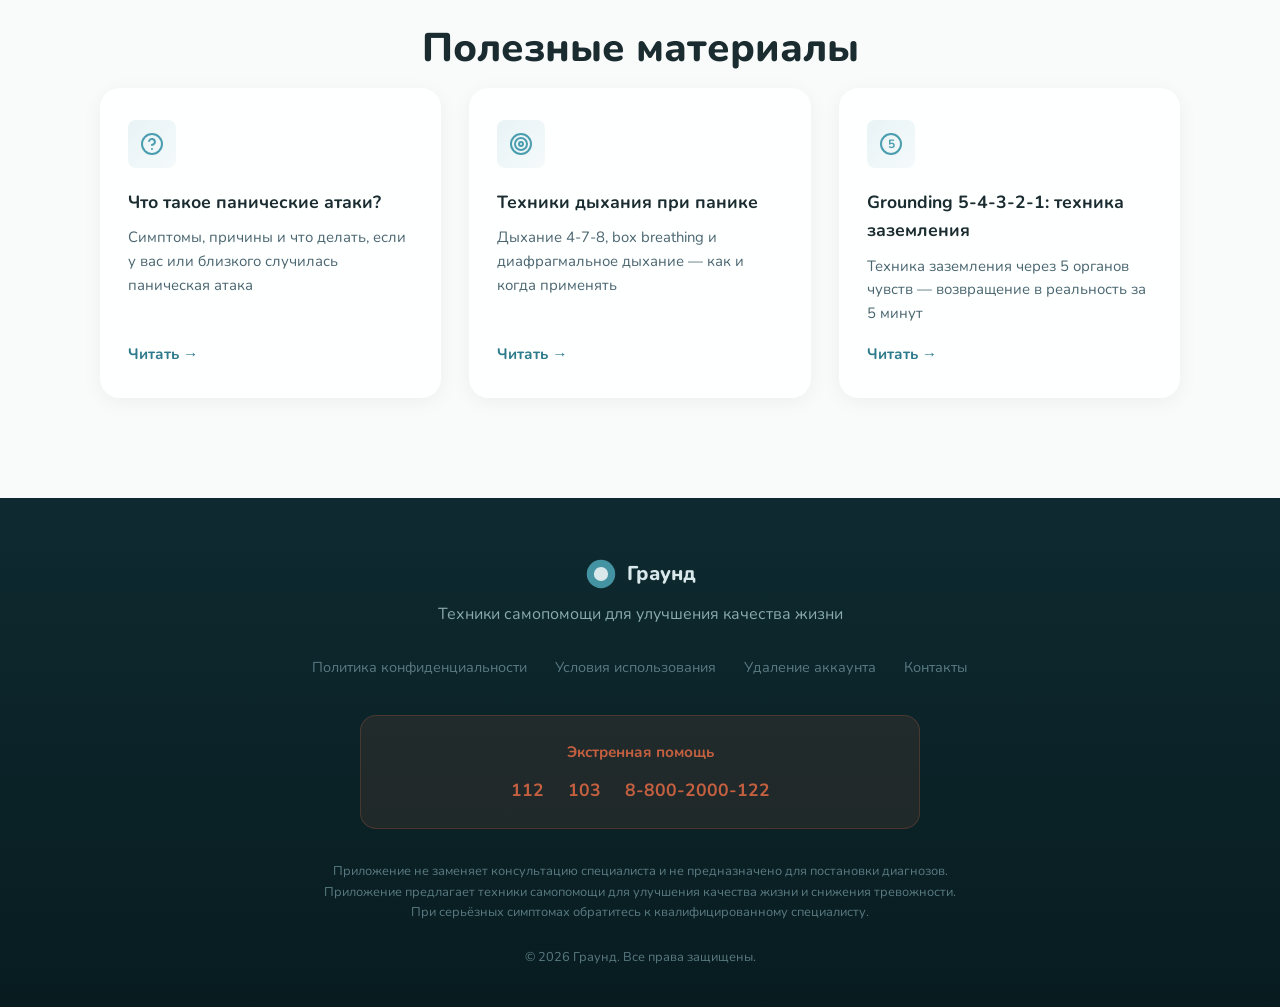
==== commit 5b60f134: "fix: simplify pricing heading to match app Co-Authored-By: Claude Opus 4.6 <noreply@anthropic.com>" ====
--- a/index.html
+++ b/index.html
@@ -387,7 +387,7 @@
        ======================================== -->
   <section class="pricing section-light" id="pricing">
     <div class="container">
-      <h2 class="section-title fade-in">Справиться сейчас — бесплатно.<br>Долгосрочные перемены — Premium</h2>
+      <h2 class="section-title fade-in">Всё для долгосрочных перемен</h2>
 
       <div class="pricing__grid stagger-container">
         <!-- Free -->
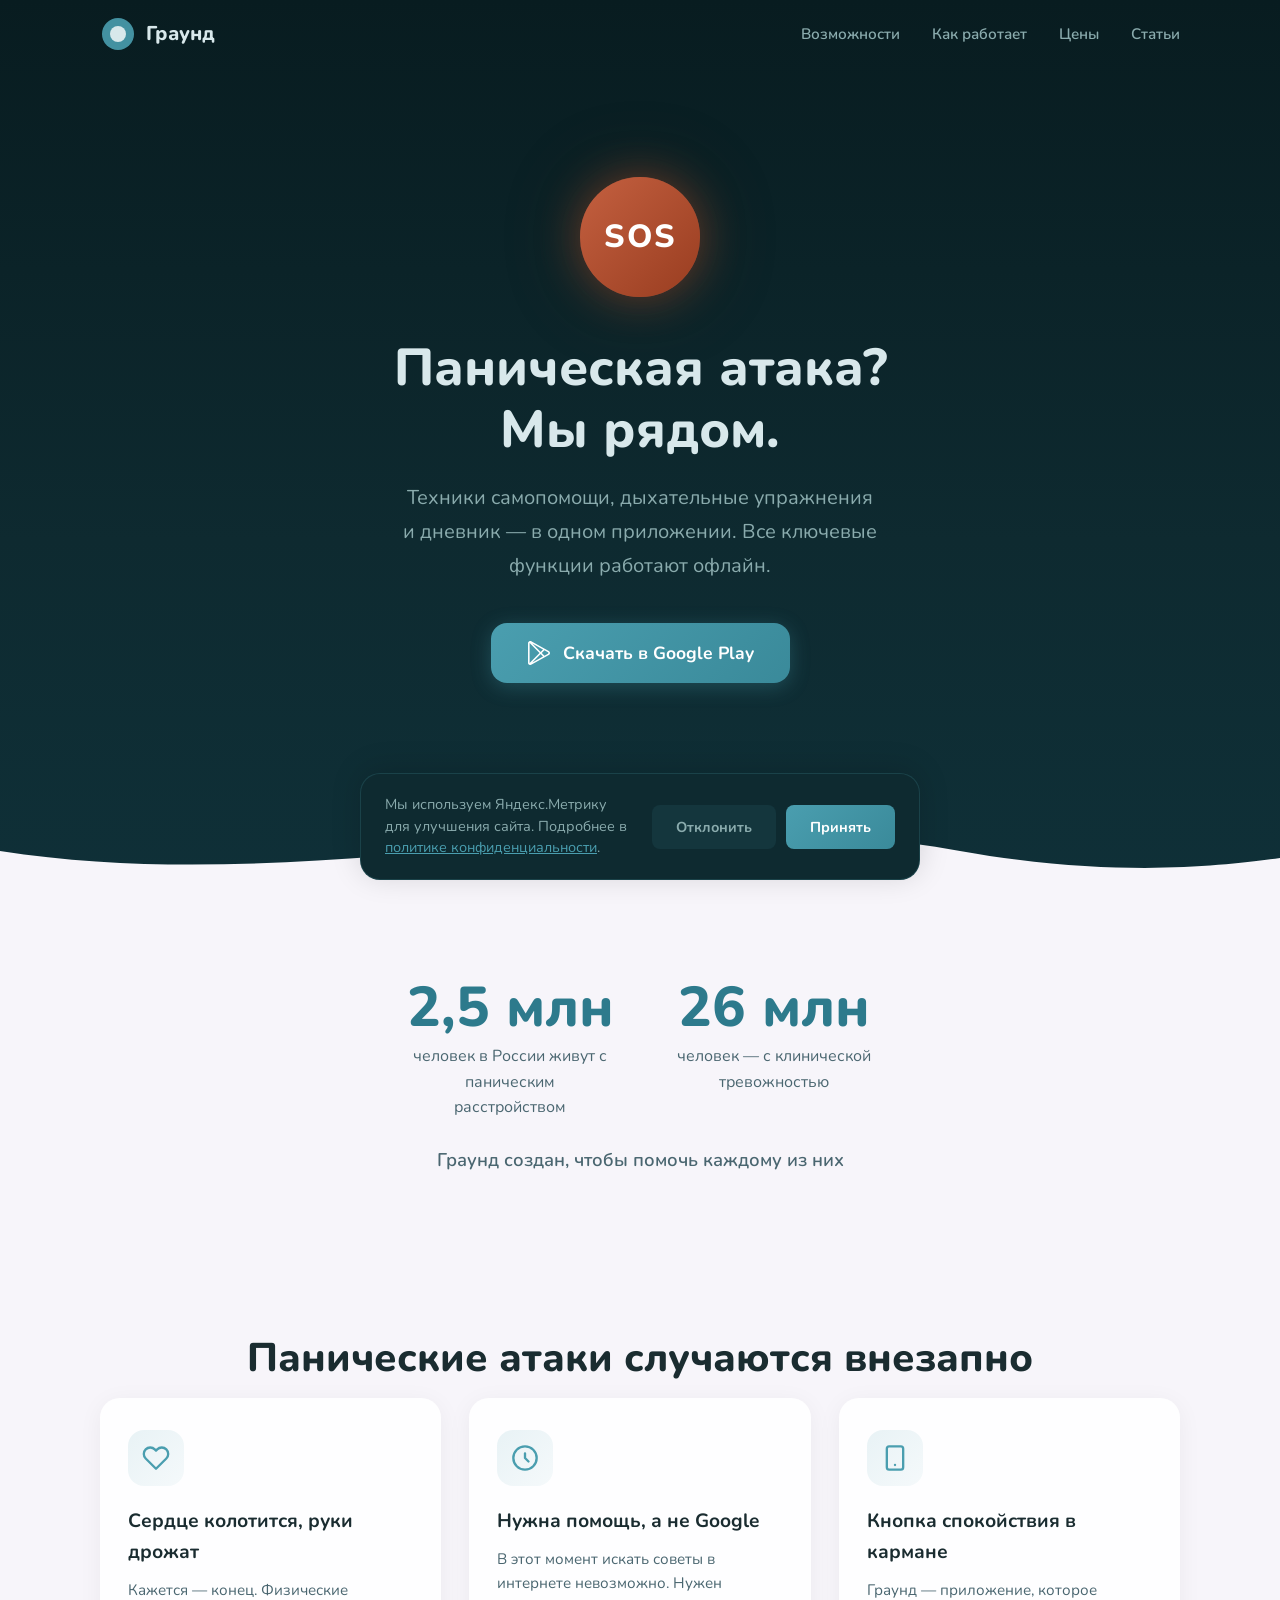
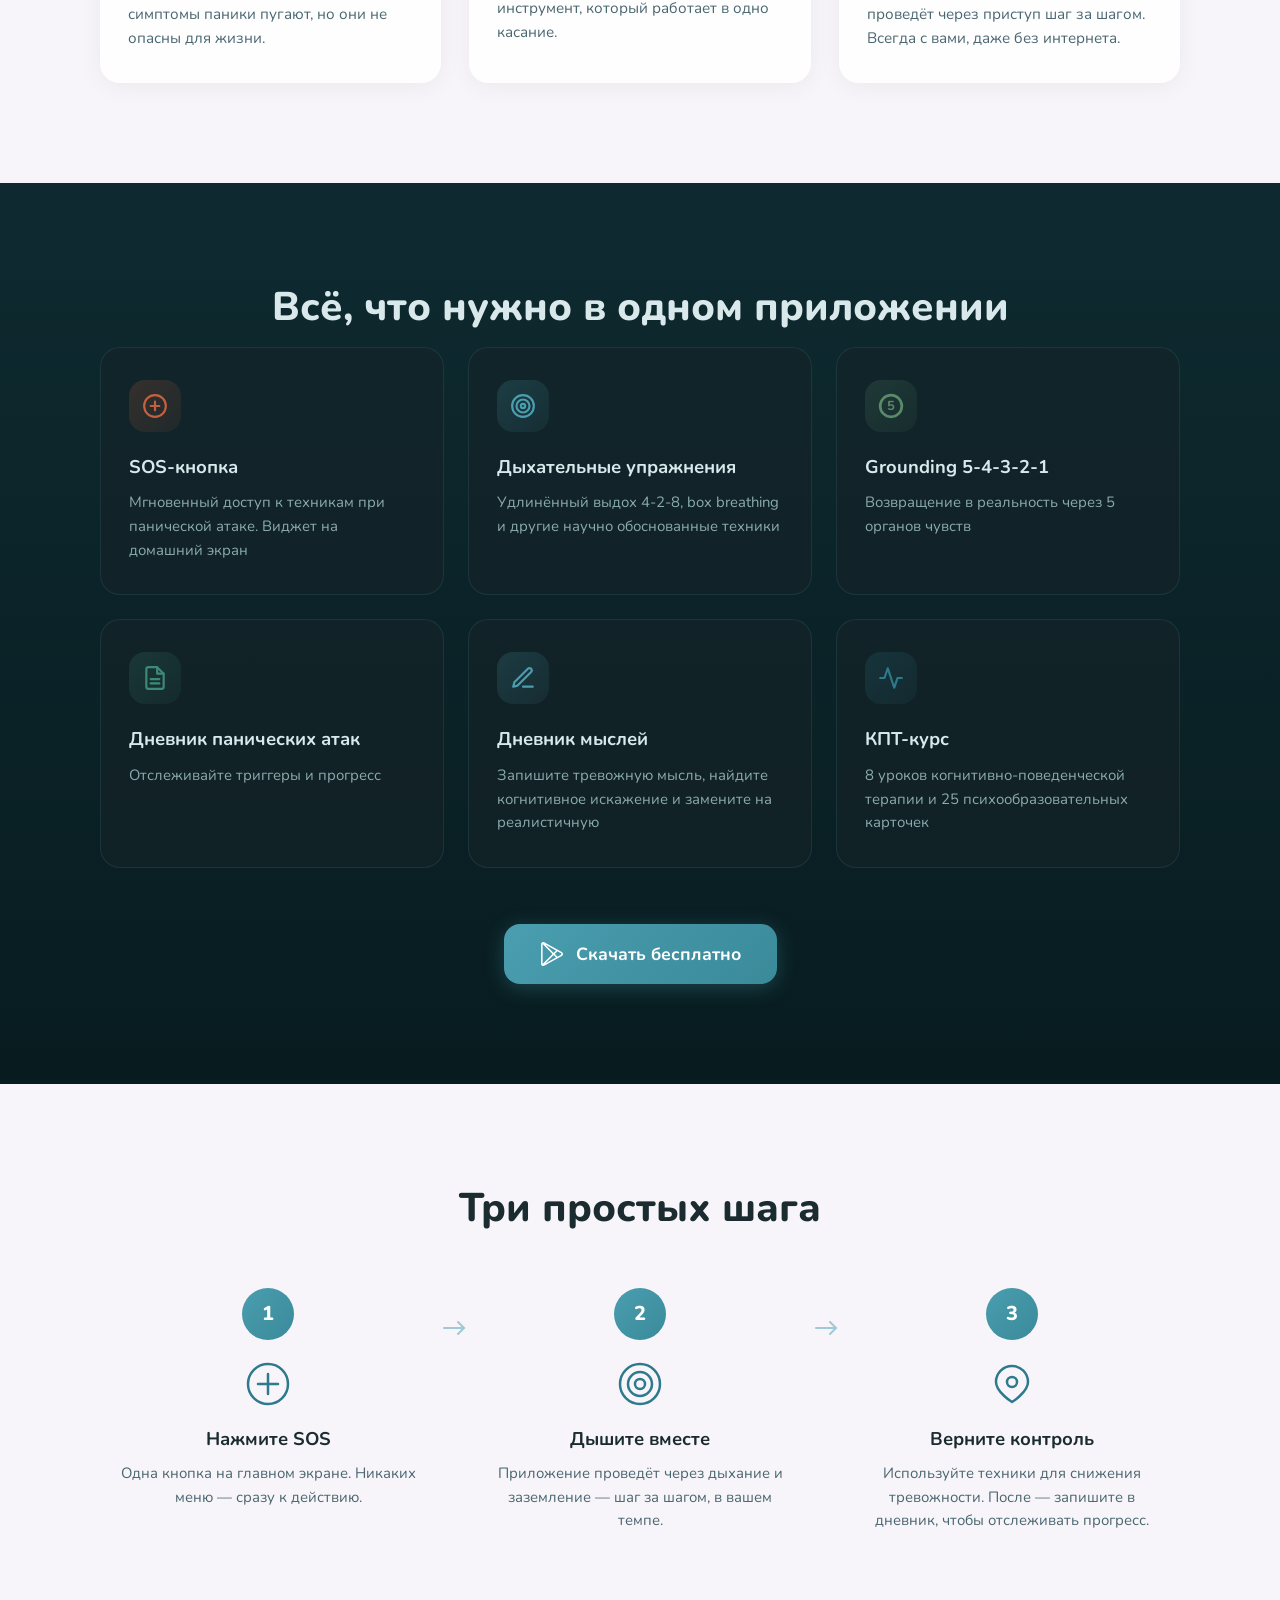
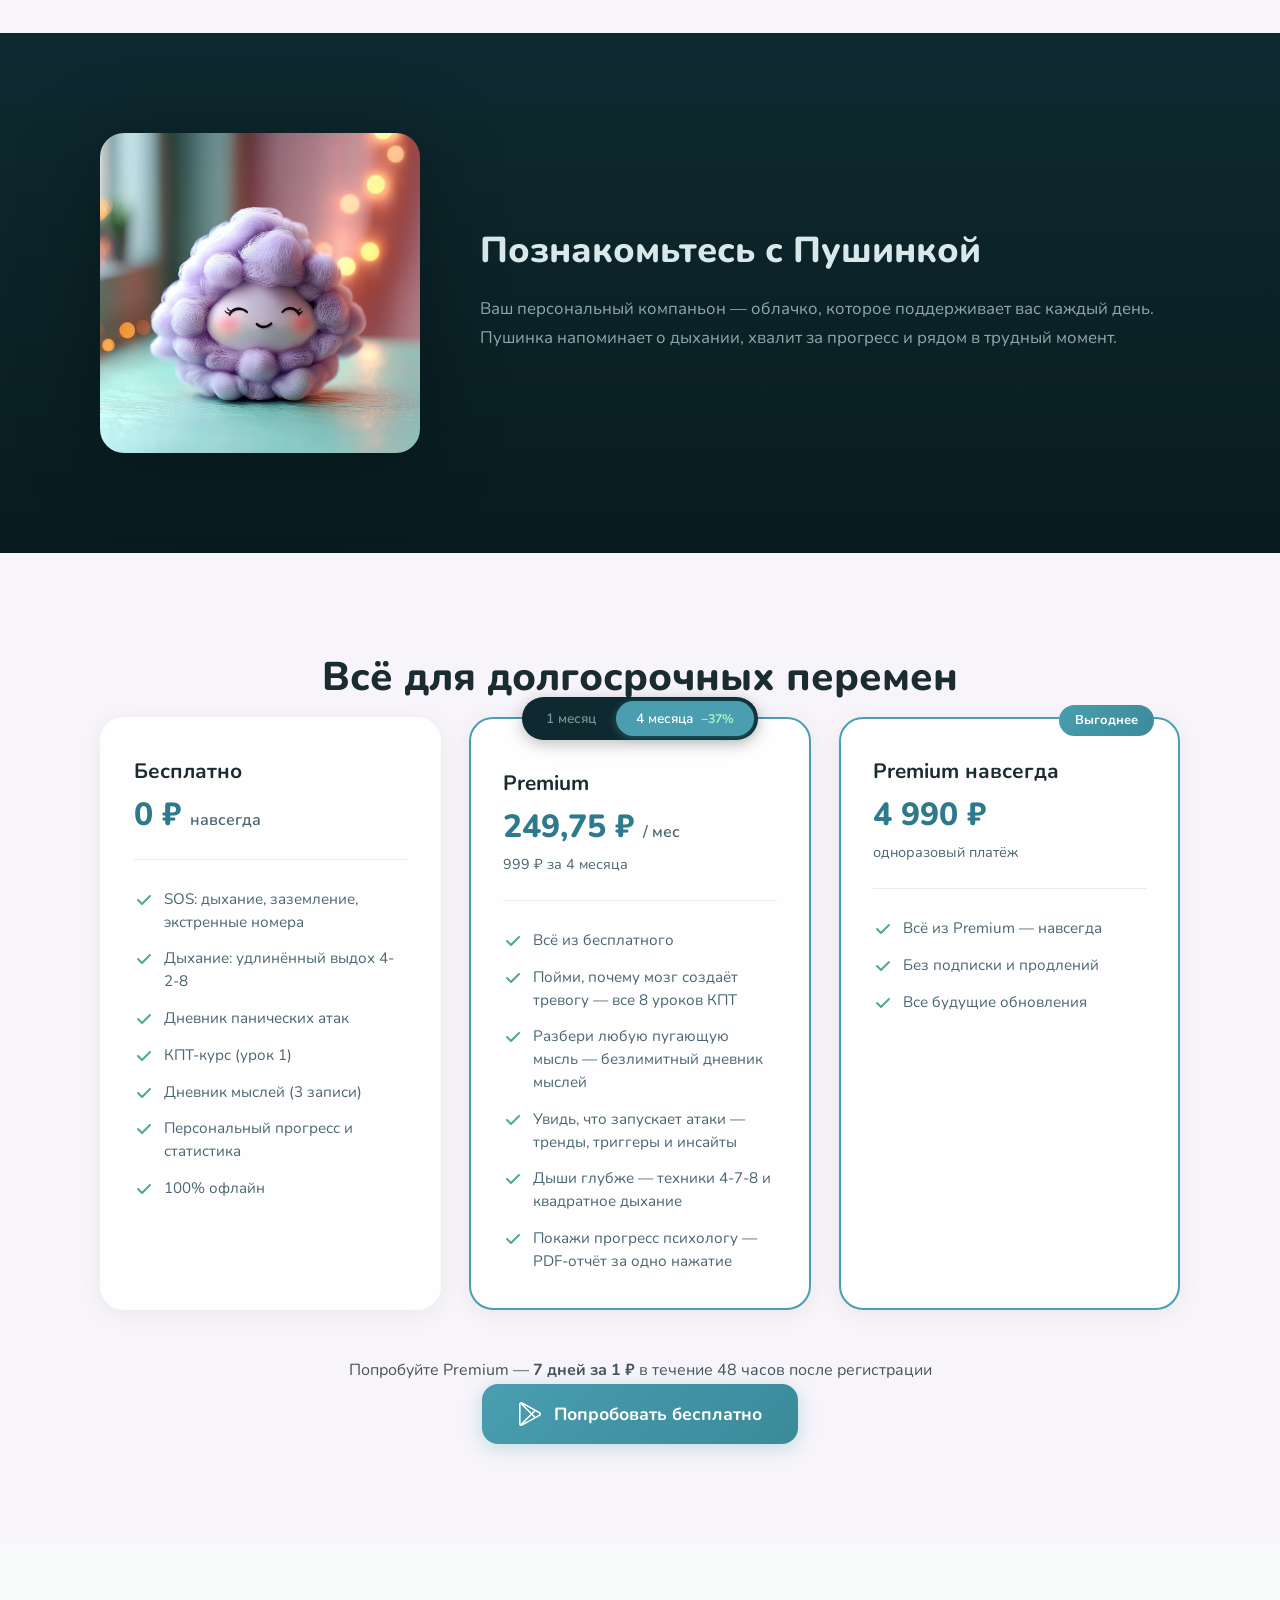
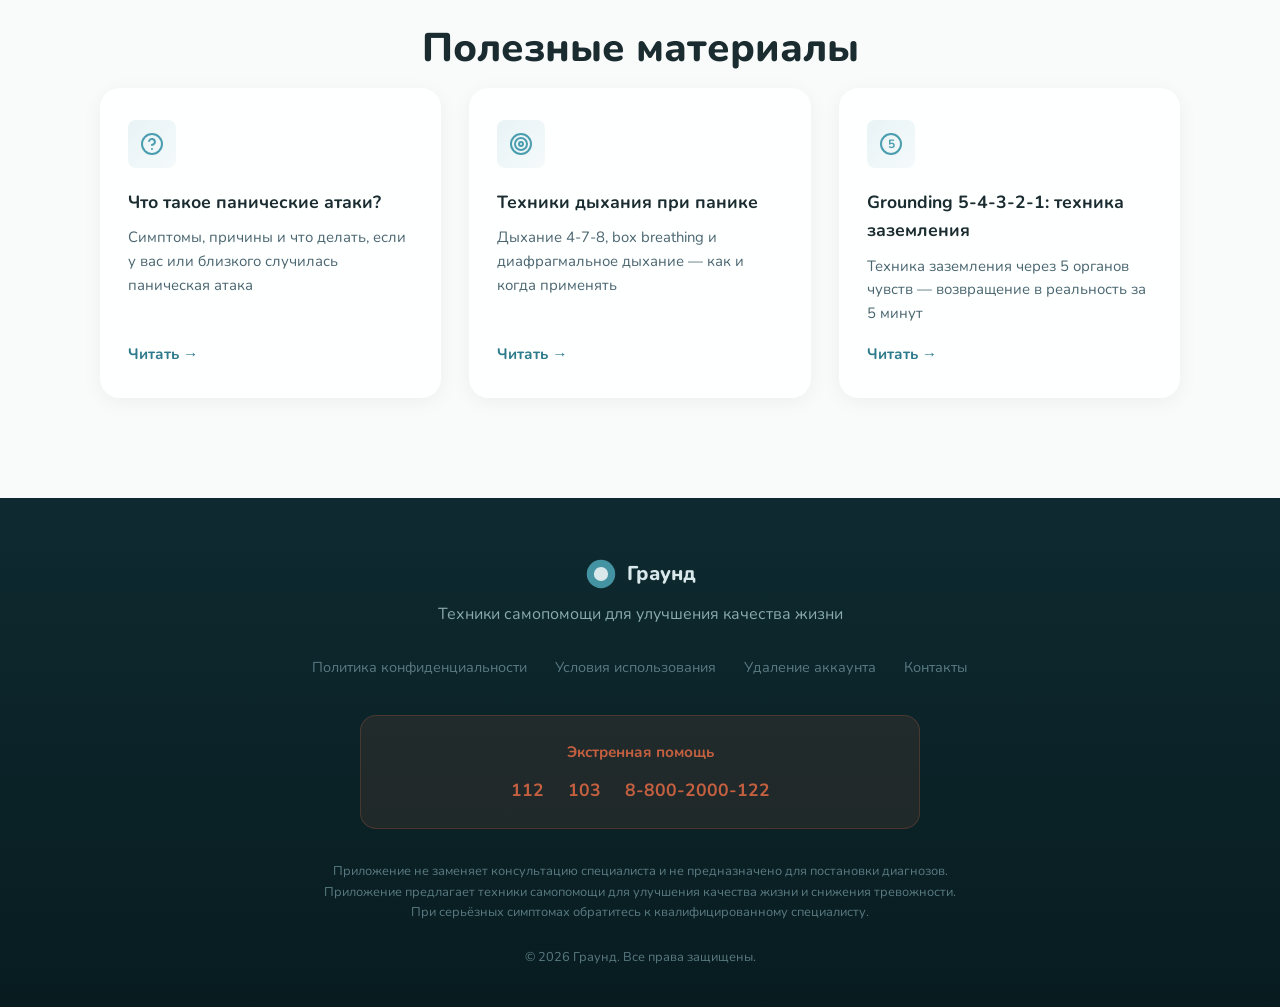
==== commit cc30ba82: "fix: show per-month price prominently for quarterly plan 249,75₽/мес in large text, 999₽ за 4 месяца" ====
--- a/index.html
+++ b/index.html
@@ -399,15 +399,11 @@
           <ul class="pricing-card__features">
             <li>
               <svg viewBox="0 0 20 20" fill="currentColor"><path fill-rule="evenodd" d="M16.707 5.293a1 1 0 010 1.414l-8 8a1 1 0 01-1.414 0l-4-4a1 1 0 011.414-1.414L8 12.586l7.293-7.293a1 1 0 011.414 0z" clip-rule="evenodd"/></svg>
-              SOS-кнопка и экстренные номера
-            </li>
-            <li>
-              <svg viewBox="0 0 20 20" fill="currentColor"><path fill-rule="evenodd" d="M16.707 5.293a1 1 0 010 1.414l-8 8a1 1 0 01-1.414 0l-4-4a1 1 0 011.414-1.414L8 12.586l7.293-7.293a1 1 0 011.414 0z" clip-rule="evenodd"/></svg>
-              SOS-дыхание и удлинённый выдох
-            </li>
-            <li>
-              <svg viewBox="0 0 20 20" fill="currentColor"><path fill-rule="evenodd" d="M16.707 5.293a1 1 0 010 1.414l-8 8a1 1 0 01-1.414 0l-4-4a1 1 0 011.414-1.414L8 12.586l7.293-7.293a1 1 0 011.414 0z" clip-rule="evenodd"/></svg>
-              Grounding 5-4-3-2-1
+              SOS: дыхание, заземление, экстренные номера
+            </li>
+            <li>
+              <svg viewBox="0 0 20 20" fill="currentColor"><path fill-rule="evenodd" d="M16.707 5.293a1 1 0 010 1.414l-8 8a1 1 0 01-1.414 0l-4-4a1 1 0 011.414-1.414L8 12.586l7.293-7.293a1 1 0 011.414 0z" clip-rule="evenodd"/></svg>
+              Дыхание: удлинённый выдох 4-2-8
             </li>
             <li>
               <svg viewBox="0 0 20 20" fill="currentColor"><path fill-rule="evenodd" d="M16.707 5.293a1 1 0 010 1.414l-8 8a1 1 0 01-1.414 0l-4-4a1 1 0 011.414-1.414L8 12.586l7.293-7.293a1 1 0 011.414 0z" clip-rule="evenodd"/></svg>
@@ -440,8 +436,8 @@
           </div>
           <div class="pricing-card__header">
             <div class="pricing-card__name">Premium</div>
-            <div class="pricing-card__price" id="premium-price">999 &#8381; <span>/ 4 мес</span></div>
-            <div class="pricing-card__alt-price" id="premium-alt">249,75 &#8381;/мес</div>
+            <div class="pricing-card__price" id="premium-price">249,75 &#8381; <span>/ мес</span></div>
+            <div class="pricing-card__alt-price" id="premium-alt">999 &#8381; за 4 месяца</div>
           </div>
           <ul class="pricing-card__features">
             <li>
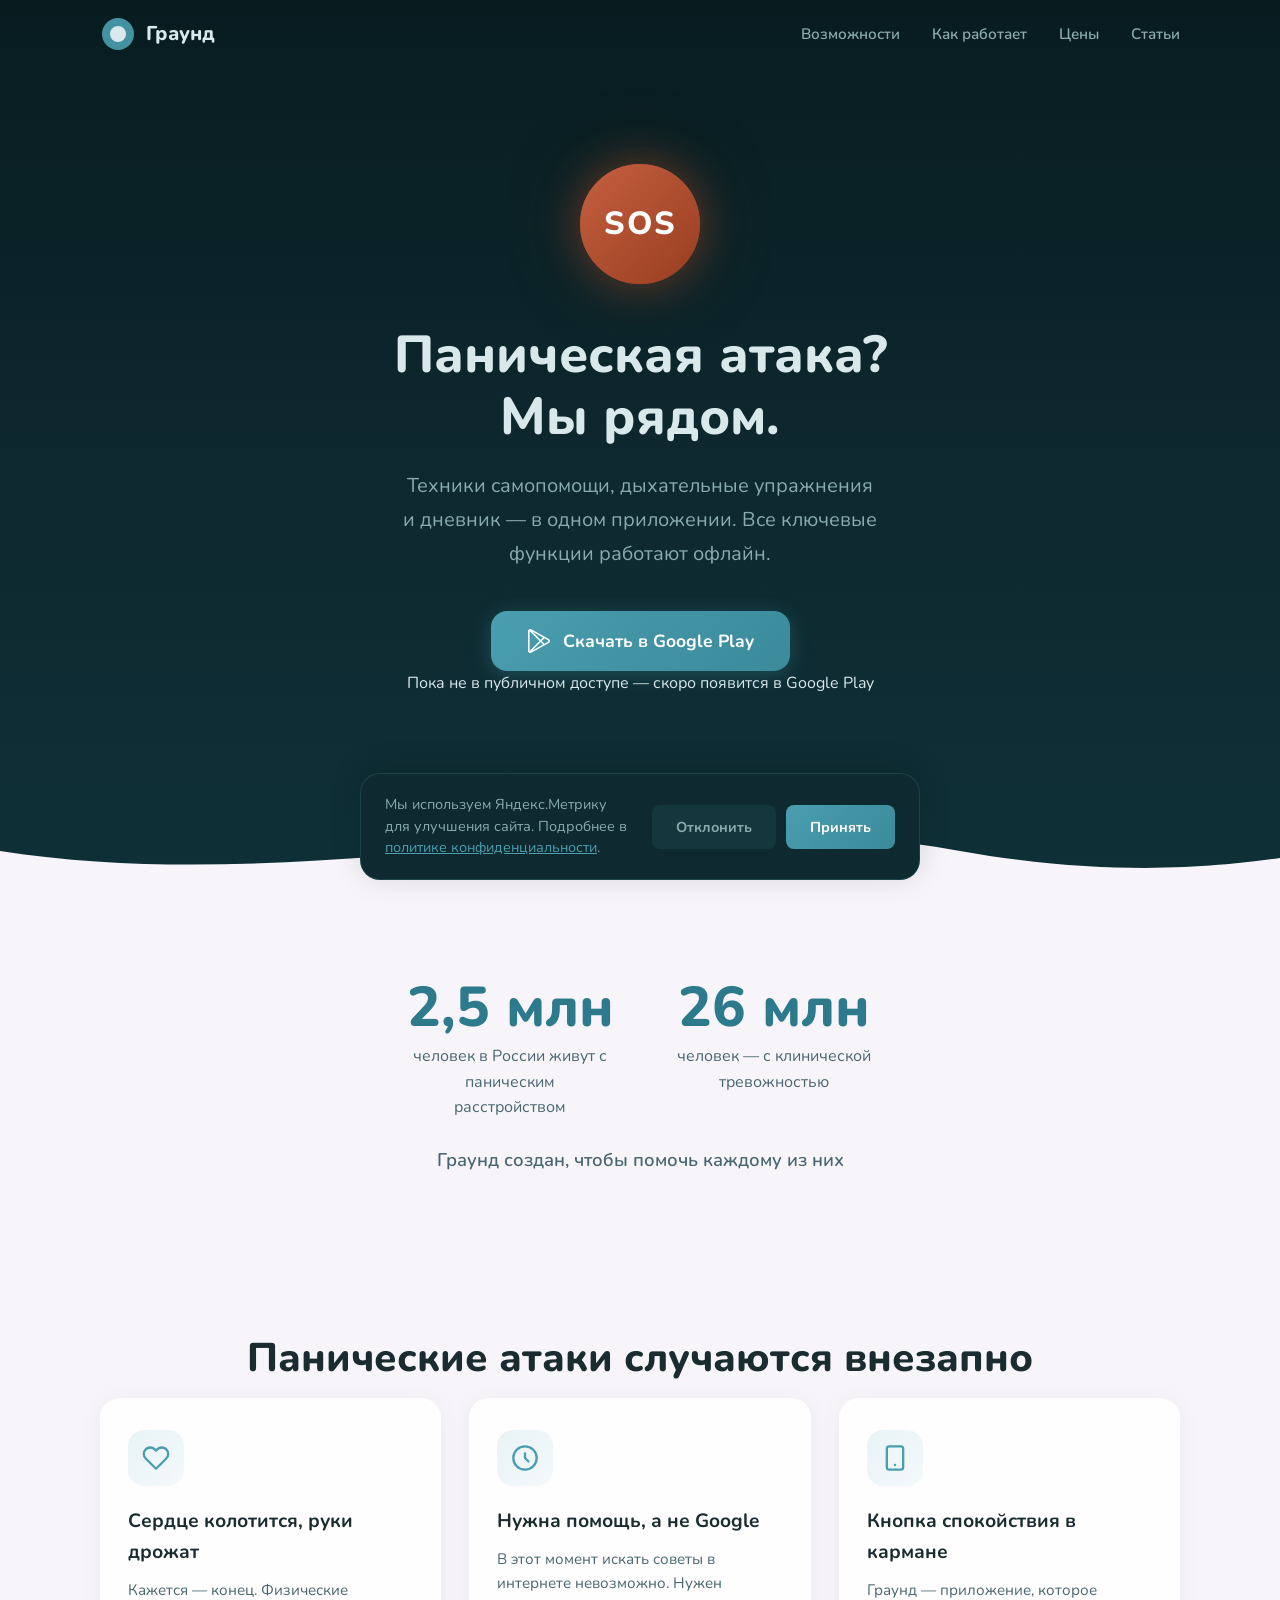
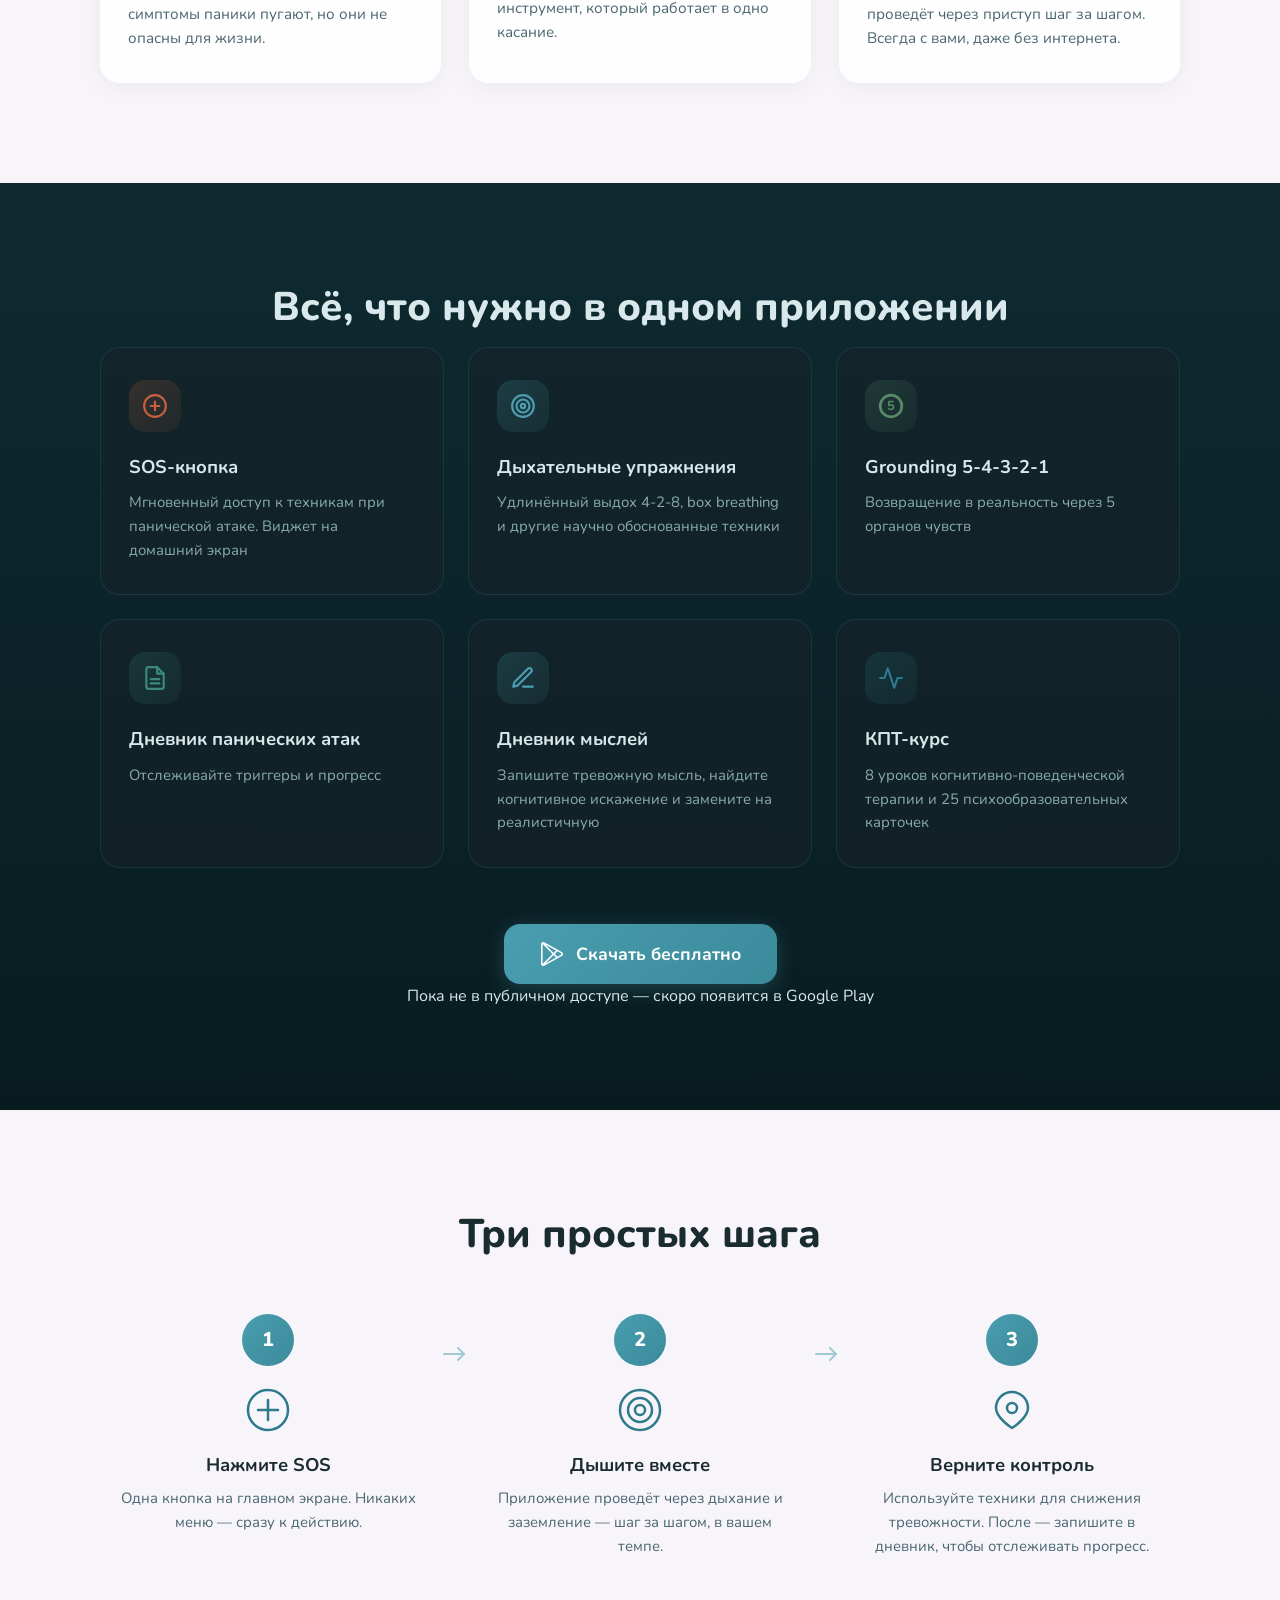
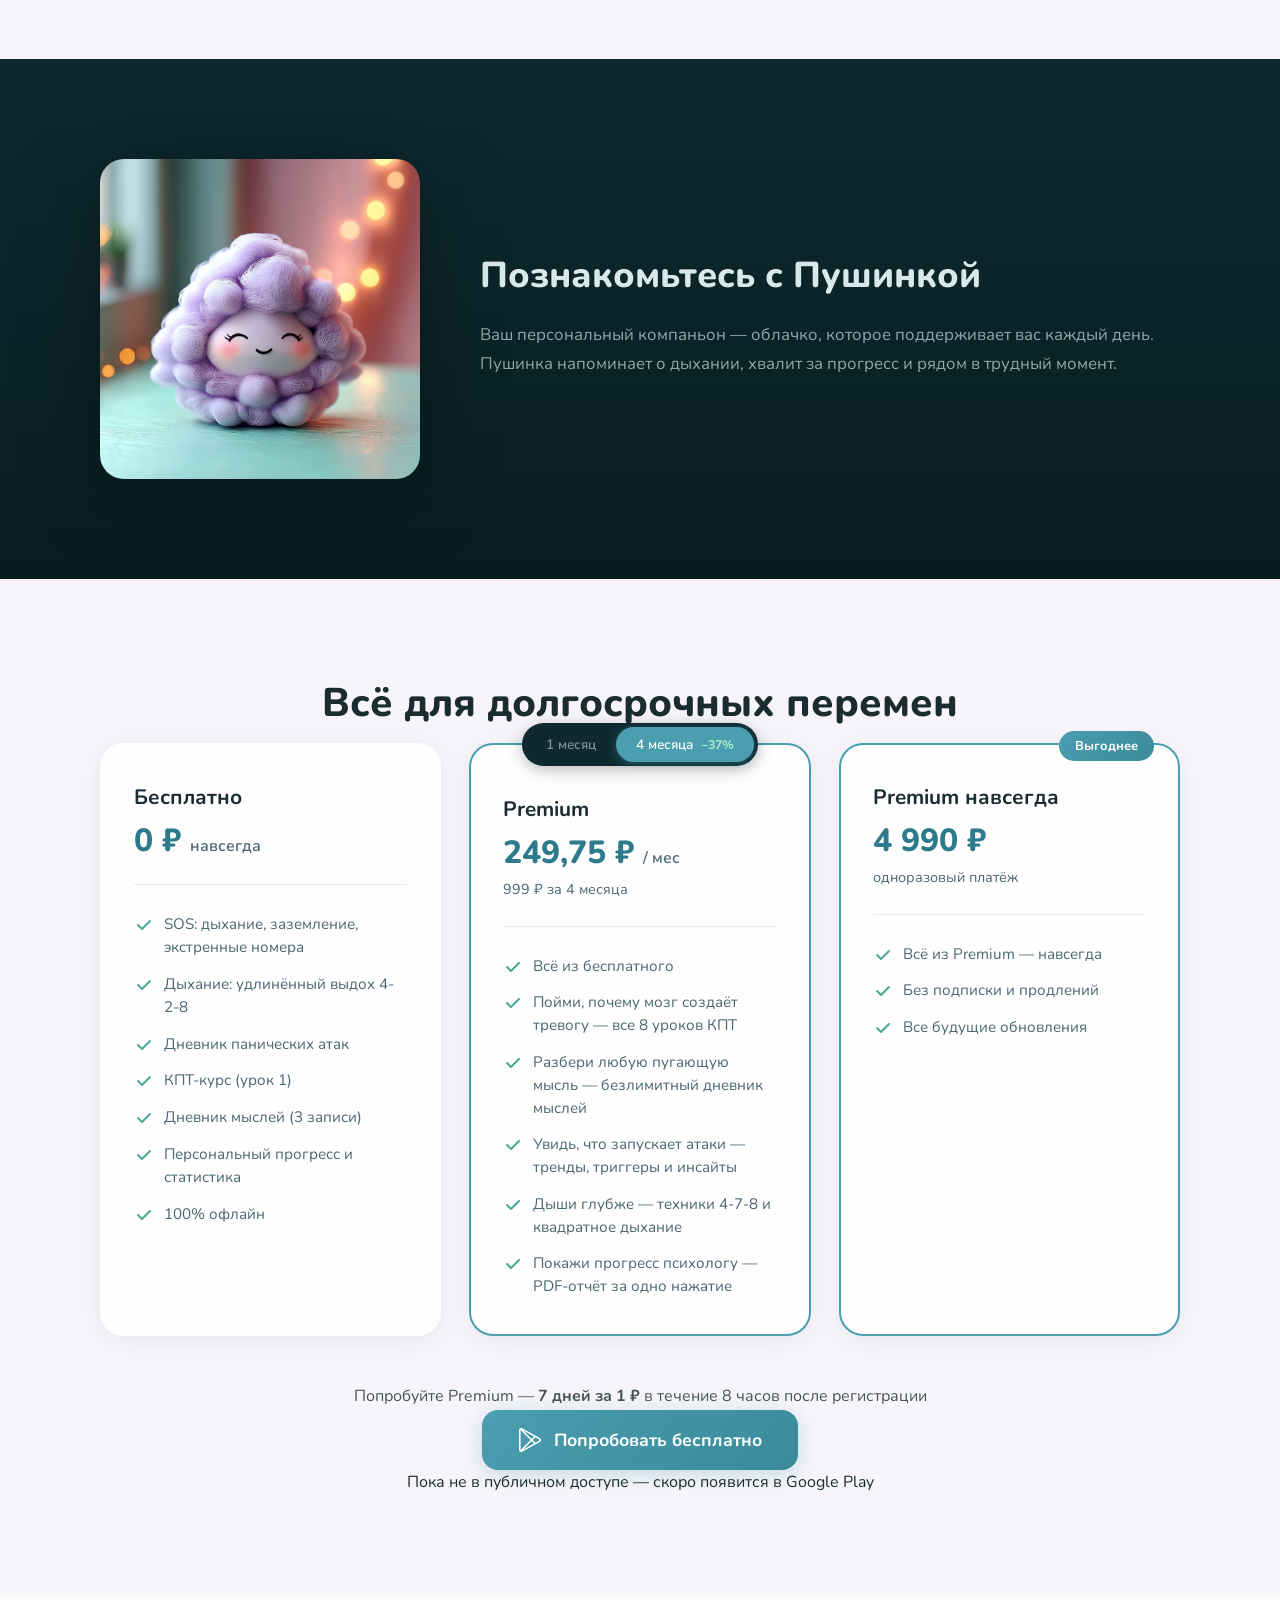
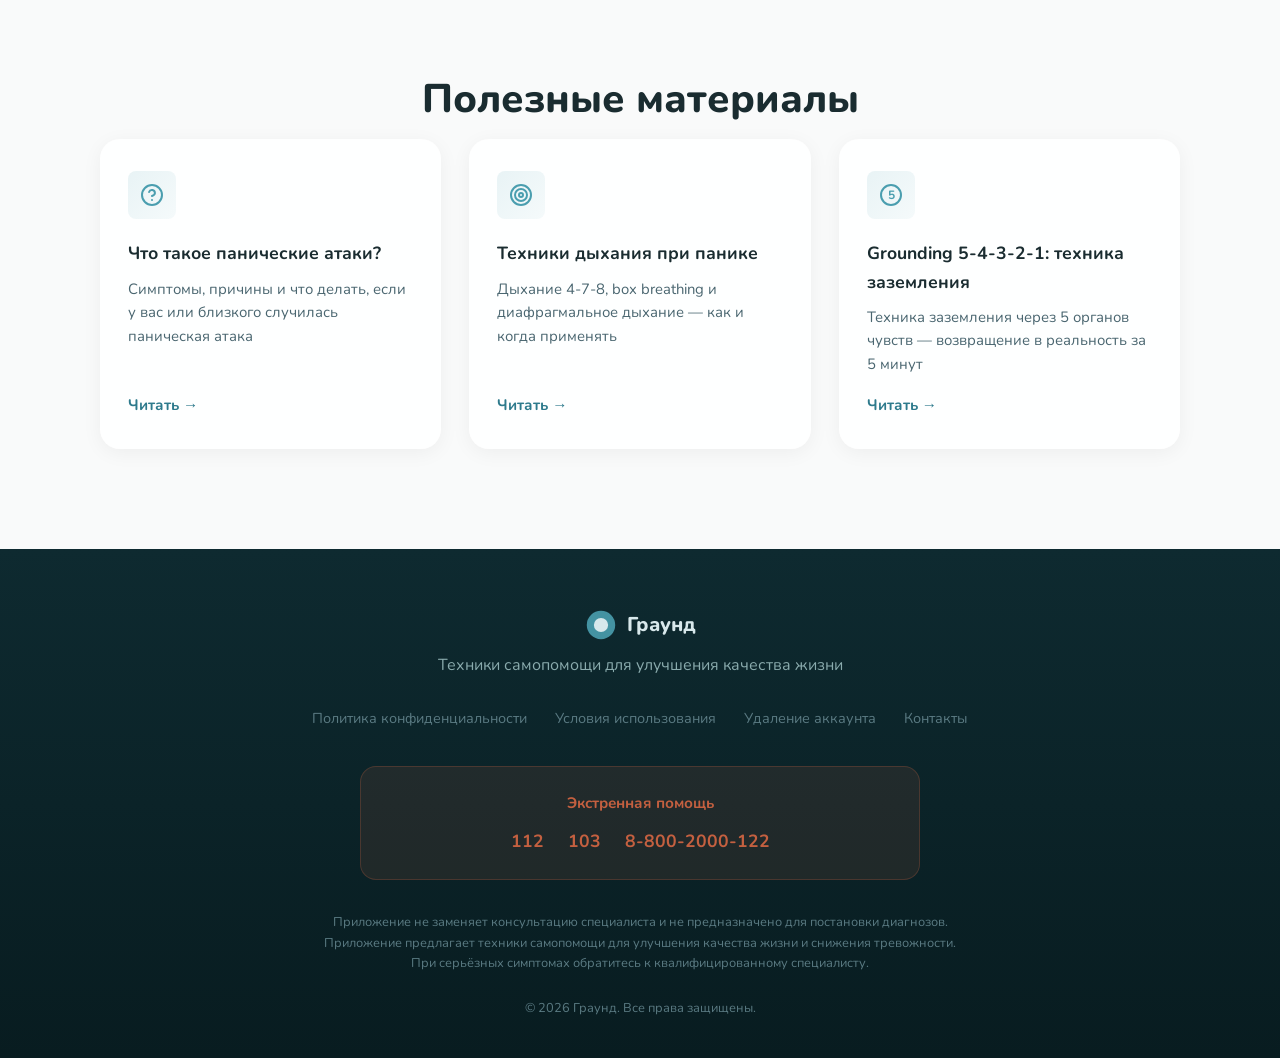
==== commit 2e16d626: "fix: change Premium trial window from 48 to 8 hours Co-Authored-By: Claude Opus 4.6 <noreply@anthrop" ====
--- a/index.html
+++ b/index.html
@@ -123,6 +123,7 @@
         </svg>
         Скачать в Google Play
       </a>
+      <p class="cta-note">Пока не в публичном доступе — скоро появится в Google Play</p>
     </div>
 
     <!-- Wave divider -->
@@ -290,6 +291,7 @@
           </svg>
           Скачать бесплатно
         </a>
+        <p class="cta-note">Пока не в публичном доступе — скоро появится в Google Play</p>
       </div>
     </div>
   </section>
@@ -493,7 +495,7 @@
       </div>
 
       <p class="pricing__trial fade-in" style="text-align: center; margin-top: 1.5rem; opacity: 0.8;">
-        Попробуйте Premium — <strong>7 дней за 1 &#8381;</strong> в течение 48 часов после регистрации
+        Попробуйте Premium — <strong>7 дней за 1 &#8381;</strong> в течение 8 часов после регистрации
       </p>
 
       <div class="fade-in" style="text-align: center;">
@@ -503,6 +505,7 @@
           </svg>
           Попробовать бесплатно
         </a>
+        <p class="cta-note">Пока не в публичном доступе — скоро появится в Google Play</p>
       </div>
     </div>
   </section>
